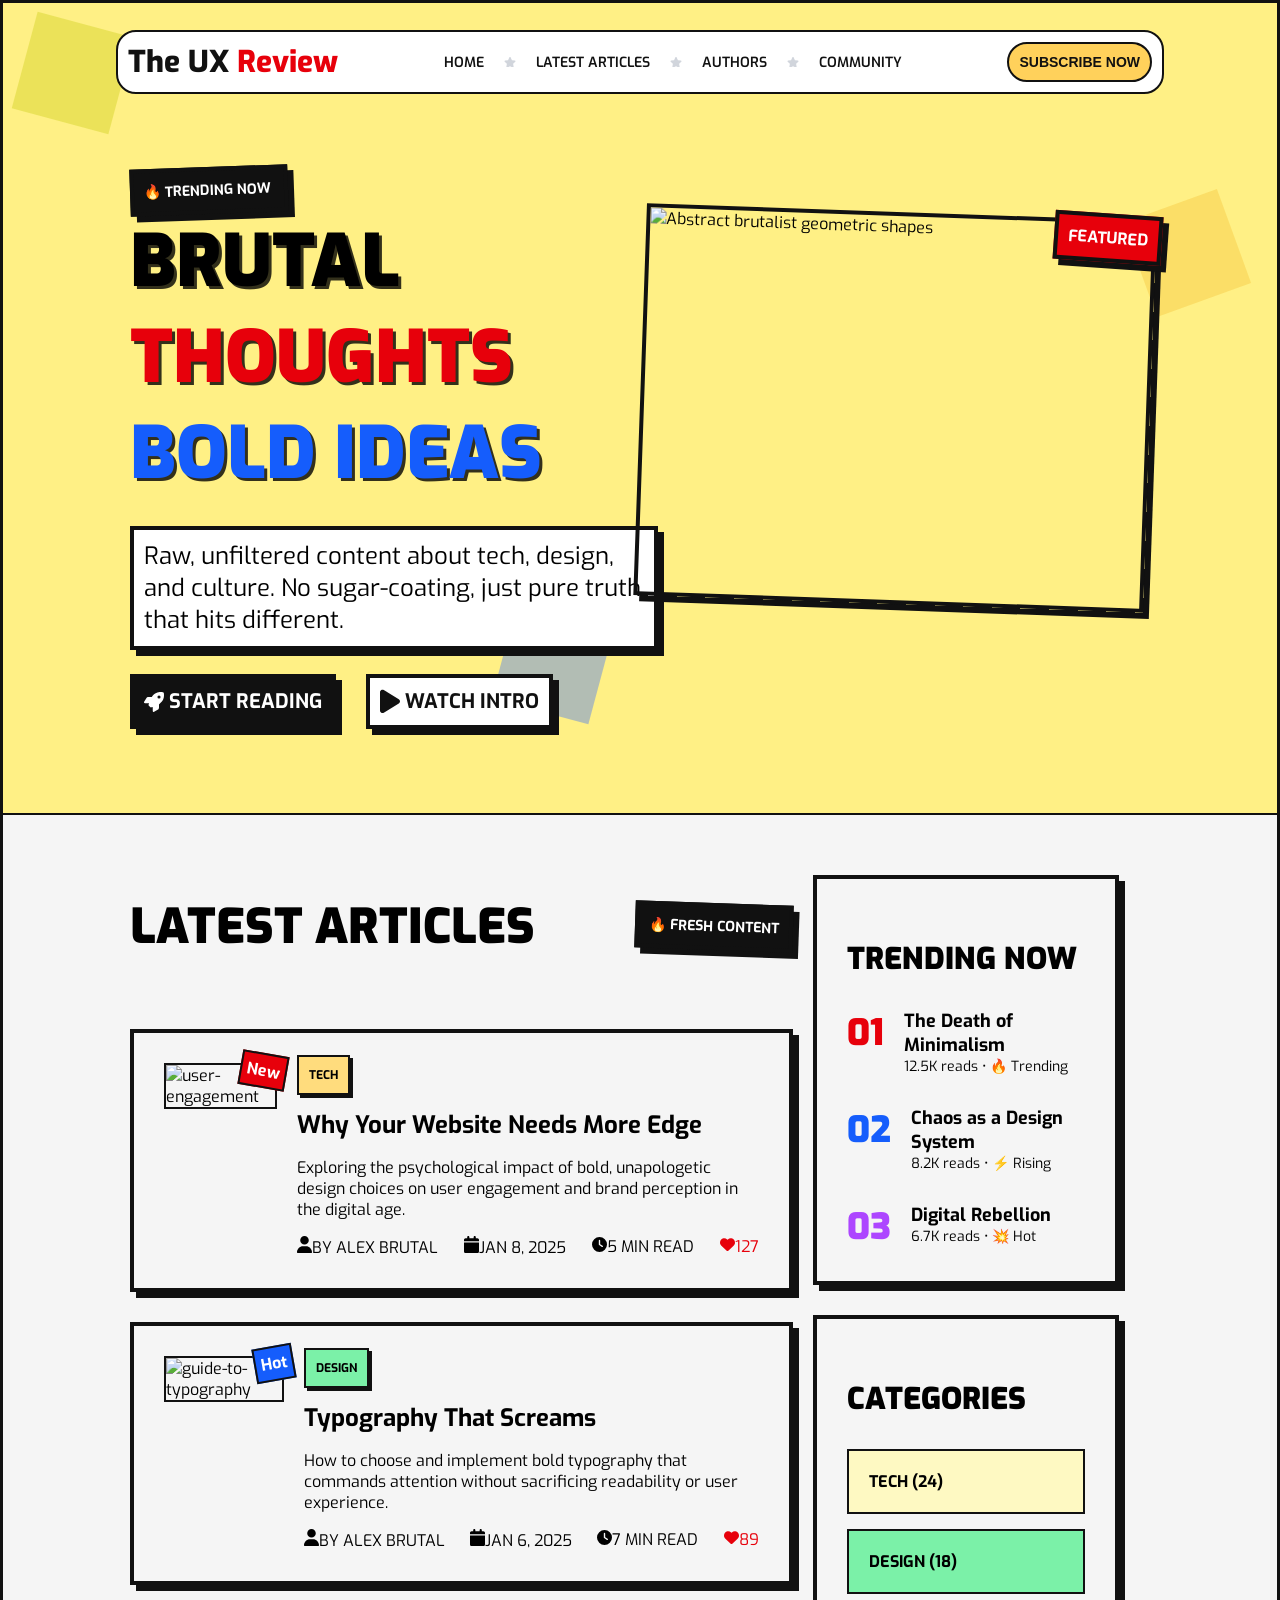
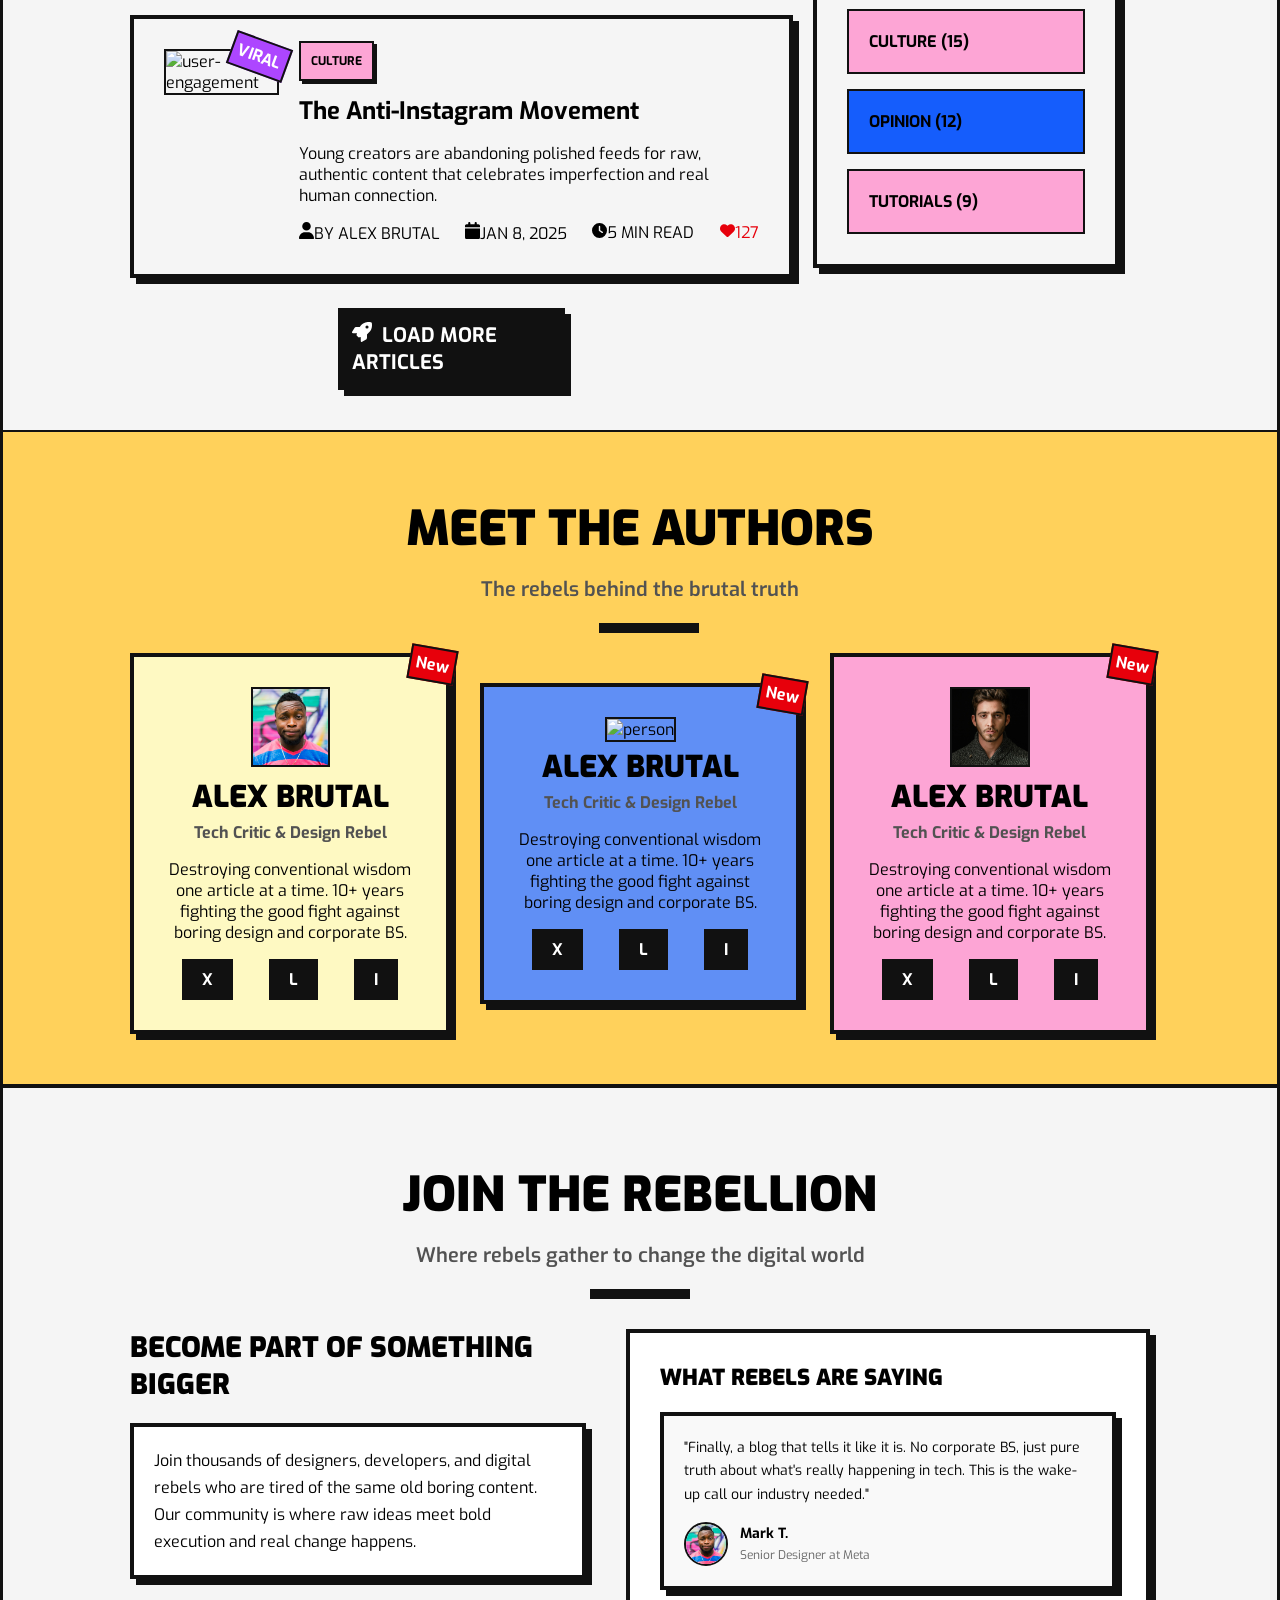
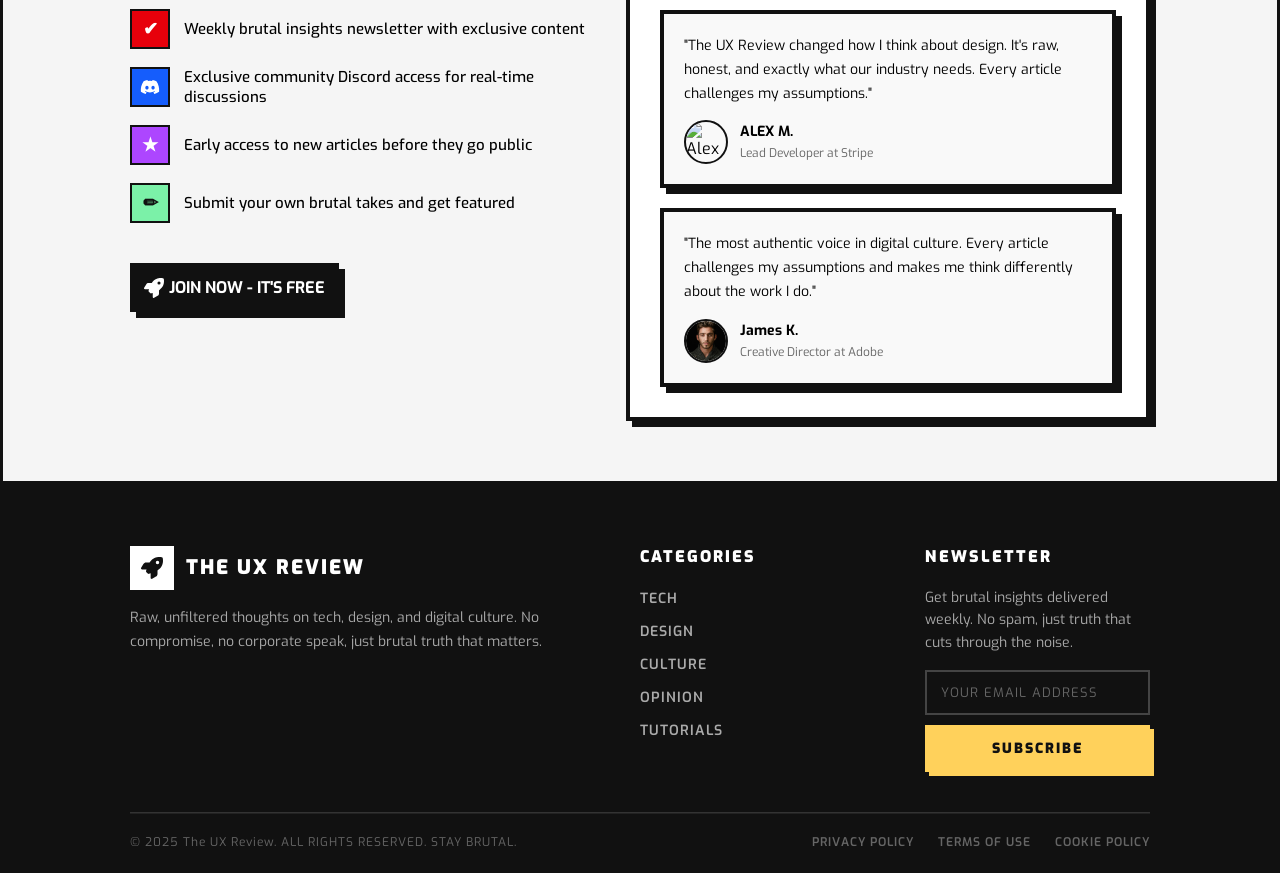
==== index.html @ 1ff12013 "first commit" ====
<!DOCTYPE html>
<html lang="en">

<head>
    <meta charset="UTF-8">
    <meta name="viewport" content="width=device-width, initial-scale=1.0">
        <link rel="icon" type="image/png" href="./images/favicon-Bg91HCOF.png">

    <link rel="preconnect" href="https://fonts.googleapis.com">
    <link rel="preconnect" href="https://fonts.gstatic.com" crossorigin>
    <link href="https://fonts.googleapis.com/css2?family=Exo:ital,wght@0,100..900;1,100..900&display=swap" rel="stylesheet">
    <link rel="stylesheet" href="./css/style.css">
    <link rel="stylesheet" href="./css/media.css">
    <title>The UX Review Blog</title>
</head>

<body>
    <!-- NAV -->
    <nav class="navbar">
        <a class="logo" href="#hero">The UX <span>Review</span></a>
        <div class="nav-links">
            <a href="#hero">HOME</a>
            <svg class="svg-inline--fa fa-star" aria-hidden="true" focusable="false" xmlns="http://www.w3.org/2000/svg" viewBox="0 0 576 512"><path fill="currentColor" d="M316.9 18C311.6 7 300.4 0 288.1 0s-23.4 7-28.8 18L195 150.3 51.4 171.5c-12 1.8-22 10.2-25.7 21.7s-.7 24.2 7.9 32.7L137.8 329 113.2 474.7c-2 12 3 24.2 12.9 31.3s23 8 33.8 2.3l128.3-68.5 128.3 68.5c10.8 5.7 23.9 4.9 33.8-2.3s14.9-19.3 12.9-31.3L438.5 329 542.7 225.9c8.6-8.5 11.7-21.2 7.9-32.7s-13.7-19.9-25.7-21.7L381.2 150.3 316.9 18z"/></svg>
            <a href="#lasted-art">LATEST ARTICLES</a>
            <svg class="svg-inline--fa fa-star" aria-hidden="true" focusable="false" xmlns="http://www.w3.org/2000/svg" viewBox="0 0 576 512"><path fill="currentColor" d="M316.9 18C311.6 7 300.4 0 288.1 0s-23.4 7-28.8 18L195 150.3 51.4 171.5c-12 1.8-22 10.2-25.7 21.7s-.7 24.2 7.9 32.7L137.8 329 113.2 474.7c-2 12 3 24.2 12.9 31.3s23 8 33.8 2.3l128.3-68.5 128.3 68.5c10.8 5.7 23.9 4.9 33.8-2.3s14.9-19.3 12.9-31.3L438.5 329 542.7 225.9c8.6-8.5 11.7-21.2 7.9-32.7s-13.7-19.9-25.7-21.7L381.2 150.3 316.9 18z"/></svg>
            <a href="#authors">AUTHORS</a>
            <svg class="svg-inline--fa fa-star" aria-hidden="true" focusable="false" xmlns="http://www.w3.org/2000/svg" viewBox="0 0 576 512"><path fill="currentColor" d="M316.9 18C311.6 7 300.4 0 288.1 0s-23.4 7-28.8 18L195 150.3 51.4 171.5c-12 1.8-22 10.2-25.7 21.7s-.7 24.2 7.9 32.7L137.8 329 113.2 474.7c-2 12 3 24.2 12.9 31.3s23 8 33.8 2.3l128.3-68.5 128.3 68.5c10.8 5.7 23.9 4.9 33.8-2.3s14.9-19.3 12.9-31.3L438.5 329 542.7 225.9c8.6-8.5 11.7-21.2 7.9-32.7s-13.7-19.9-25.7-21.7L381.2 150.3 316.9 18z"/></svg>
            <a href="#community">COMMUNITY</a>
        </div>
        <button class="subscribe-btn">SUBSCRIBE NOW</button>
        <!-- Hamburger Button -->
        <button class="hamburger" id="hamburger" aria-label="Open menu">
            <span></span>
            <span></span>
            <span></span>
        </button>
    </nav>

    <!-- Mobile Menu Overlay -->
    <div class="mobile-menu-overlay" id="mobileMenuOverlay"></div>

    <!-- Mobile Menu Drawer -->
    <div class="mobile-menu" id="mobileMenu">
        <div class="mobile-menu-header">
            <span>MENU</span>
            <button class="mobile-menu-close" id="mobileMenuClose">&times;</button>
        </div>
        <nav class="mobile-nav-links">
            <a href="#hero" class="mobile-nav-link">HOME</a>
            <a href="#lasted-art" class="mobile-nav-link">LATEST ARTICLES</a>
            <a href="#authors" class="mobile-nav-link">AUTHORS</a>
            <a href="#community" class="mobile-nav-link">COMMUNITY</a>
        </nav>
        <a href="#community" class="mobile-subscribe-btn">
            <svg xmlns="http://www.w3.org/2000/svg" viewBox="0 0 512 512"><path fill="currentColor" d="M156.6 384.9L125.7 354c-8.5-8.5-11.5-20.8-7.7-32.2c3-8.9 7-20.5 11.8-33.8L24 288c-8.6 0-16.6-4.6-20.9-12.1s-4.2-16.7 .2-24.1l52.5-88.5c13-21.9 36.5-35.3 61.9-35.3l82.3 0c2.4-4 4.8-7.7 7.2-11.3C289.1-4.1 411.1-8.1 483.9 5.3c11.6 2.1 20.6 11.2 22.8 22.8c13.4 72.9 9.3 194.8-111.4 276.7c-3.5 2.4-7.3 4.8-11.3 7.2v82.3c0 25.4-13.4 49-35.3 61.9l-88.5 52.5c-7.4 4.4-16.6 4.5-24.1 .2s-12.1-12.2-12.1-20.9V380.8c-14.1 4.9-26.4 8.9-35.7 11.9c-11.2 3.6-23.4 .5-31.8-7.8zM384 168a40 40 0 1 0 0-80 40 40 0 1 0 0 80z"/></svg>
            SUBSCRIBE NOW
        </a>
    </div>

    <!--Hero Section-->
    <div id="hero">
        <div class="hero-deco hero-deco-1"></div>
        <div class="hero-deco hero-deco-2"></div>
        <div class="hero-deco hero-deco-3"></div>
        <div class="container">
            <div class="hero">
                <div class="hero-content">
                    <div class="hero-badge G_shadow">🔥 TRENDING NOW</div>
                    <h1 class="hero-title G_T_shadow">
                        <span class="line1">BRUTAL</span><br>
                        <span class="line2">THOUGHTS</span><br>
                        <span class="line3">BOLD IDEAS</span>
                    </h1>
                    <p class="hero-desc G_shadow">Raw, unfiltered content about tech, design, and culture. No sugar-coating, just pure truth that hits different.</p>
                    <div class="hero-btns">
                        <a href="#lasted-art" class="btn-primary btn-global G_shadow">
                            <svg xmlns="http://www.w3.org/2000/svg" viewBox="0 0 512 512"><path fill="currentColor" d="M156.6 384.9L125.7 354c-8.5-8.5-11.5-20.8-7.7-32.2c3-8.9 7-20.5 11.8-33.8L24 288c-8.6 0-16.6-4.6-20.9-12.1s-4.2-16.7 .2-24.1l52.5-88.5c13-21.9 36.5-35.3 61.9-35.3l82.3 0c2.4-4 4.8-7.7 7.2-11.3C289.1-4.1 411.1-8.1 483.9 5.3c11.6 2.1 20.6 11.2 22.8 22.8c13.4 72.9 9.3 194.8-111.4 276.7c-3.5 2.4-7.3 4.8-11.3 7.2v82.3c0 25.4-13.4 49-35.3 61.9l-88.5 52.5c-7.4 4.4-16.6 4.5-24.1 .2s-12.1-12.2-12.1-20.9V380.8c-14.1 4.9-26.4 8.9-35.7 11.9c-11.2 3.6-23.4 .5-31.8-7.8zM384 168a40 40 0 1 0 0-80 40 40 0 1 0 0 80z"/></svg>
                            START READING
                        </a>
                        <a href="#" class="btn-secondary btn-global G_shadow">
                            <svg xmlns="http://www.w3.org/2000/svg" viewBox="0 0 384 512"><path fill="currentColor" d="M73 39c-14.8-9.1-33.4-9.4-48.5-.9S0 62.6 0 80V432c0 17.4 9.4 33.4 24.5 41.9s33.7 8.1 48.5-.9L361 297c14.3-8.7 23-24.2 23-41s-8.7-32.2-23-41L73 39z"/></svg>
                            WATCH INTRO
                        </a>
                    </div>
                </div>
                <div class="hero-image G_shadow">
                    <img src="./images/e7c75b833c-f09fa794a4e1fbd04b1e.png" alt="Abstract brutalist geometric shapes">
                    <div class="featured-tag G_shadow">FEATURED</div>
                </div>
            </div>
        </div>
    </div>

    <!--LATEST ARTICLES-->
    <div id="lasted-art">
        <div class="container">
            <div class="lasted">
                <div class="results">
                    <div class="title-results">
                        <h2>LATEST ARTICLES</h2>
                        <div class="hero-badge hero-badge-r G_shadow">🔥 FRESH CONTENT</div>
                    </div>
                    <div class="allresults">
                        <div class="result G_shadow result-one">
                            <div class="image">
                                <img src="./images/user-engagement-2-DFdiyblT.jpg" alt="user-engagement">
                                <div class="featured-tag-r">New</div>
                            </div>
                            <div class="content">
                                <div class="result-badge G_shadow_s">TECH</div>
                                <h4>Why Your Website Needs More Edge</h4>
                                <p>Exploring the psychological impact of bold, unapologetic design choices on user engagement and brand perception in the digital age.</p>
                                <div class="icons">
                                    <div class="icon"><svg xmlns="http://www.w3.org/2000/svg" viewBox="0 0 448 512"><path fill="currentColor" d="M224 256A128 128 0 1 0 224 0a128 128 0 1 0 0 256zm-45.7 48C79.8 304 0 383.8 0 482.3C0 498.7 13.3 512 29.7 512H418.3c16.4 0 29.7-13.3 29.7-29.7C448 383.8 368.2 304 269.7 304H178.3z"/></svg><span>BY ALEX BRUTAL</span></div>
                                    <div class="icon"><svg xmlns="http://www.w3.org/2000/svg" viewBox="0 0 448 512"><path fill="currentColor" d="M96 32V64H48C21.5 64 0 85.5 0 112v48H448V112c0-26.5-21.5-48-48-48H352V32c0-17.7-14.3-32-32-32s-32 14.3-32 32V64H160V32c0-17.7-14.3-32-32-32S96 14.3 96 32zM448 192H0V464c0 26.5 21.5 48 48 48H400c26.5 0 48-21.5 48-48V192z"/></svg><span>JAN 8, 2025</span></div>
                                    <div class="icon"><svg xmlns="http://www.w3.org/2000/svg" viewBox="0 0 512 512"><path fill="currentColor" d="M256 0a256 256 0 1 1 0 512A256 256 0 1 1 256 0zM232 120V256c0 8 4 15.5 10.7 20l96 64c11 7.4 25.9 4.4 33.3-6.7s4.4-25.9-6.7-33.3L280 243.2V120c0-13.3-10.7-24-24-24s-24 10.7-24 24z"/></svg><span>5 MIN READ</span></div>
                                    <div class="icon icon-s"><svg xmlns="http://www.w3.org/2000/svg" viewBox="0 0 512 512"><path fill="currentColor" d="M47.6 300.4L228.3 469.1c7.5 7 17.4 10.9 27.7 10.9s20.2-3.9 27.7-10.9L464.4 300.4c30.4-28.3 47.6-68 47.6-109.5v-5.8c0-69.9-50.5-129.5-119.4-141C347 36.5 300.6 51.4 268 84L256 96 244 84c-32.6-32.6-79-47.5-124.6-39.9C50.5 55.6 0 115.2 0 185.1v5.8c0 41.5 17.2 81.2 47.6 109.5z"/></svg><span>127</span></div>
                                </div>
                            </div>
                        </div>
                        <div class="result G_shadow result-tow">
                            <div class="image">
                                <img src="./images/guide-to-typography-CNuK3VDW.avif" alt="guide-to-typography">
                                <div class="featured-tag-b">Hot</div>
                            </div>
                            <div class="content">
                                <div class="result-badge G_shadow_s result-badge-g">DESIGN</div>
                                <h4>Typography That Screams</h4>
                                <p>How to choose and implement bold typography that commands attention without sacrificing readability or user experience.</p>
                                <div class="icons">
                                    <div class="icon"><svg xmlns="http://www.w3.org/2000/svg" viewBox="0 0 448 512"><path fill="currentColor" d="M224 256A128 128 0 1 0 224 0a128 128 0 1 0 0 256zm-45.7 48C79.8 304 0 383.8 0 482.3C0 498.7 13.3 512 29.7 512H418.3c16.4 0 29.7-13.3 29.7-29.7C448 383.8 368.2 304 269.7 304H178.3z"/></svg><span>BY ALEX BRUTAL</span></div>
                                    <div class="icon"><svg xmlns="http://www.w3.org/2000/svg" viewBox="0 0 448 512"><path fill="currentColor" d="M96 32V64H48C21.5 64 0 85.5 0 112v48H448V112c0-26.5-21.5-48-48-48H352V32c0-17.7-14.3-32-32-32s-32 14.3-32 32V64H160V32c0-17.7-14.3-32-32-32S96 14.3 96 32zM448 192H0V464c0 26.5 21.5 48 48 48H400c26.5 0 48-21.5 48-48V192z"/></svg><span>JAN 6, 2025</span></div>
                                    <div class="icon"><svg xmlns="http://www.w3.org/2000/svg" viewBox="0 0 512 512"><path fill="currentColor" d="M256 0a256 256 0 1 1 0 512A256 256 0 1 1 256 0zM232 120V256c0 8 4 15.5 10.7 20l96 64c11 7.4 25.9 4.4 33.3-6.7s4.4-25.9-6.7-33.3L280 243.2V120c0-13.3-10.7-24-24-24s-24 10.7-24 24z"/></svg><span>7 MIN READ</span></div>
                                    <div class="icon icon-s"><svg xmlns="http://www.w3.org/2000/svg" viewBox="0 0 512 512"><path fill="currentColor" d="M47.6 300.4L228.3 469.1c7.5 7 17.4 10.9 27.7 10.9s20.2-3.9 27.7-10.9L464.4 300.4c30.4-28.3 47.6-68 47.6-109.5v-5.8c0-69.9-50.5-129.5-119.4-141C347 36.5 300.6 51.4 268 84L256 96 244 84c-32.6-32.6-79-47.5-124.6-39.9C50.5 55.6 0 115.2 0 185.1v5.8c0 41.5 17.2 81.2 47.6 109.5z"/></svg><span>89</span></div>
                                </div>
                            </div>
                        </div>
                        <div class="result G_shadow result-three">
                            <div class="image">
                                <img src="./images/anti-instagram-Bn9b8TEi.jpg" alt="user-engagement">
                                <div class="featured-tag-P">VIRAL</div>
                            </div>
                            <div class="content">
                                <div class="result-badge G_shadow_s result-badge-p">CULTURE</div>
                                <h4>The Anti-Instagram Movement</h4>
                                <p>Young creators are abandoning polished feeds for raw, authentic content that celebrates imperfection and real human connection.</p>
                                <div class="icons">
                                    <div class="icon"><svg xmlns="http://www.w3.org/2000/svg" viewBox="0 0 448 512"><path fill="currentColor" d="M224 256A128 128 0 1 0 224 0a128 128 0 1 0 0 256zm-45.7 48C79.8 304 0 383.8 0 482.3C0 498.7 13.3 512 29.7 512H418.3c16.4 0 29.7-13.3 29.7-29.7C448 383.8 368.2 304 269.7 304H178.3z"/></svg><span>BY ALEX BRUTAL</span></div>
                                    <div class="icon"><svg xmlns="http://www.w3.org/2000/svg" viewBox="0 0 448 512"><path fill="currentColor" d="M96 32V64H48C21.5 64 0 85.5 0 112v48H448V112c0-26.5-21.5-48-48-48H352V32c0-17.7-14.3-32-32-32s-32 14.3-32 32V64H160V32c0-17.7-14.3-32-32-32S96 14.3 96 32zM448 192H0V464c0 26.5 21.5 48 48 48H400c26.5 0 48-21.5 48-48V192z"/></svg><span>JAN 8, 2025</span></div>
                                    <div class="icon"><svg xmlns="http://www.w3.org/2000/svg" viewBox="0 0 512 512"><path fill="currentColor" d="M256 0a256 256 0 1 1 0 512A256 256 0 1 1 256 0zM232 120V256c0 8 4 15.5 10.7 20l96 64c11 7.4 25.9 4.4 33.3-6.7s4.4-25.9-6.7-33.3L280 243.2V120c0-13.3-10.7-24-24-24s-24 10.7-24 24z"/></svg><span>5 MIN READ</span></div>
                                    <div class="icon icon-s"><svg xmlns="http://www.w3.org/2000/svg" viewBox="0 0 512 512"><path fill="currentColor" d="M47.6 300.4L228.3 469.1c7.5 7 17.4 10.9 27.7 10.9s20.2-3.9 27.7-10.9L464.4 300.4c30.4-28.3 47.6-68 47.6-109.5v-5.8c0-69.9-50.5-129.5-119.4-141C347 36.5 300.6 51.4 268 84L256 96 244 84c-32.6-32.6-79-47.5-124.6-39.9C50.5 55.6 0 115.2 0 185.1v5.8c0 41.5 17.2 81.2 47.6 109.5z"/></svg><span>127</span></div>
                                </div>
                            </div>
                        </div>
                        <a href="#lasted-art" class="btn-primary btn-global G_shadow">
                            <svg xmlns="http://www.w3.org/2000/svg" viewBox="0 0 512 512"><path fill="currentColor" d="M156.6 384.9L125.7 354c-8.5-8.5-11.5-20.8-7.7-32.2c3-8.9 7-20.5 11.8-33.8L24 288c-8.6 0-16.6-4.6-20.9-12.1s-4.2-16.7 .2-24.1l52.5-88.5c13-21.9 36.5-35.3 61.9-35.3l82.3 0c2.4-4 4.8-7.7 7.2-11.3C289.1-4.1 411.1-8.1 483.9 5.3c11.6 2.1 20.6 11.2 22.8 22.8c13.4 72.9 9.3 194.8-111.4 276.7c-3.5 2.4-7.3 4.8-11.3 7.2v82.3c0 25.4-13.4 49-35.3 61.9l-88.5 52.5c-7.4 4.4-16.6 4.5-24.1 .2s-12.1-12.2-12.1-20.9V380.8c-14.1 4.9-26.4 8.9-35.7 11.9c-11.2 3.6-23.4 .5-31.8-7.8zM384 168a40 40 0 1 0 0-80 40 40 0 1 0 0 80z"/></svg>
                            LOAD MORE ARTICLES
                        </a>
                    </div>
                </div>

                <div class="numbers">
                    <div class="trend G_shadow">
                        <h3>TRENDING NOW</h3>
                        <div class="icons-s">
                            <div class="icon">
                                <span class="one">01</span>
                                <div class="trendnum">
                                    <a>The Death of Minimalism</a>
                                    <p>12.5K reads • 🔥 Trending</p>
                                </div>
                            </div>
                            <div class="icon">
                                <span class="tow">02</span>
                                <div class="trendnum">
                                    <a>Chaos as a Design System</a>
                                    <p>8.2K reads • ⚡ Rising</p>
                                </div>
                            </div>
                            <div class="icon">
                                <span class="three">03</span>
                                <div class="trendnum">
                                    <a>Digital Rebellion</a>
                                    <p>6.7K reads • 💥 Hot</p>
                                </div>
                            </div>
                        </div>
                    </div>
                    <div class="categres trend G_shadow">
                        <h3>CATEGORIES</h3>
                        <div class="category category1">TECH (24)</div>
                        <div class="category category2">DESIGN (18)</div>
                        <div class="category category3">CULTURE (15)</div>
                        <div class="category category4">OPINION (12)</div>
                        <div class="category category3">TUTORIALS (9)</div>
                    </div>
                </div>
            </div>
        </div>
    </div>

    <!--MEET THE AUTHORS-->
    <div id="authors">
        <div class="container">
            <div class="title-auth">
                <h2>MEET THE AUTHORS</h2>
                <p>The rebels behind the brutal truth</p>
            </div>
            <div class="cards">
                <div class="card G_shadow card1">
                    <img src="./images/avatar-2.jpg" alt="person">
                    <h3>ALEX BRUTAL</h3>
                    <span>Tech Critic & Design Rebel</span>
                    <p>Destroying conventional wisdom one article at a time. 10+ years fighting the good fight against boring design and corporate BS.</p>
                    <div class="iconssocial">
                        <div class="iconsocial iconsocial1">X</div>
                        <div class="iconsocial iconsocial2">L</div>
                        <div class="iconsocial iconsocial3">I</div>
                    </div>
                    <div class="featured-tag-r">New</div>
                </div>
                <div class="card G_shadow card2">
                    <img src="./images/avatar-8.jpg" alt="person">
                    <h3>ALEX BRUTAL</h3>
                    <span>Tech Critic & Design Rebel</span>
                    <p>Destroying conventional wisdom one article at a time. 10+ years fighting the good fight against boring design and corporate BS.</p>
                    <div class="iconssocial">
                        <div class="iconsocial iconsocial1">X</div>
                        <div class="iconsocial iconsocial2">L</div>
                        <div class="iconsocial iconsocial3">I</div>
                    </div>
                    <div class="featured-tag-r">New</div>
                </div>
                <div class="card G_shadow card3">
                    <img src="./images/avatar-2-CwUcGkzI.jpg" alt="person">
                    <h3>ALEX BRUTAL</h3>
                    <span>Tech Critic & Design Rebel</span>
                    <p>Destroying conventional wisdom one article at a time. 10+ years fighting the good fight against boring design and corporate BS.</p>
                    <div class="iconssocial">
                        <div class="iconsocial iconsocial1">X</div>
                        <div class="iconsocial iconsocial2">L</div>
                        <div class="iconsocial iconsocial3">I</div>
                    </div>
                    <div class="featured-tag-r">New</div>
                </div>
            </div>
        </div>
    </div>

    <!--JOIN THE REBELLION-->
    <div id="community">
        <div class="container">
            <div class="title-auth">
                <h2>JOIN THE REBELLION</h2>
                <p>Where rebels gather to change the digital world</p>
            </div>
            <div class="community-inner">
                <!-- Left: Become Part -->
                <div class="community-left">
                    <h3>BECOME PART OF SOMETHING BIGGER</h3>
                    <div class="community-desc G_shadow">
                        <p>Join thousands of designers, developers, and digital rebels who are tired of the same old boring content. Our community is where raw ideas meet bold execution and real change happens.</p>
                    </div>
                    <ul class="community-perks">
                        <li>
                            <span class="perk-icon perk-check">✔</span>
                            Weekly brutal insights newsletter with exclusive content
                        </li>
                        <li>
                            <span class="perk-icon perk-discord">
                                <svg xmlns="http://www.w3.org/2000/svg" viewBox="0 0 640 512"><path fill="currentColor" d="M524.5 69.8a1.5 1.5 0 0 0 -.8-.7A485.1 485.1 0 0 0 404.1 32a1.8 1.8 0 0 0 -1.9 .9 337.5 337.5 0 0 0 -14.9 30.6 447.8 447.8 0 0 0 -134.4 0 309.5 309.5 0 0 0 -15.1-30.6 1.9 1.9 0 0 0 -1.9-.9A483.7 483.7 0 0 0 116.1 69.1a1.7 1.7 0 0 0 -.8 .7C39.1 183.7 18.2 294.7 28.4 404.4a2 2 0 0 0 .8 1.4A487.7 487.7 0 0 0 176 479.9a1.9 1.9 0 0 0 2.1-.7A348.2 348.2 0 0 0 208.1 430.4a1.9 1.9 0 0 0 -1-2.6 321.2 321.2 0 0 1 -45.9-21.9 1.9 1.9 0 0 1 -.2-3.1c3.1-2.3 6.2-4.7 9.1-7.1a1.8 1.8 0 0 1 1.9-.3c96.2 43.9 200.4 43.9 295.5 0a1.8 1.8 0 0 1 1.9 .2c2.9 2.4 6 4.9 9.1 7.2a1.9 1.9 0 0 1 -.2 3.1 301.4 301.4 0 0 1 -45.9 21.8 1.9 1.9 0 0 0 -1 2.6 391.1 391.1 0 0 0 30 48.8 1.9 1.9 0 0 0 2.1 .7A486 486 0 0 0 610.7 405.7a1.9 1.9 0 0 0 .8-1.4C623.7 277.6 590.9 167.5 524.5 69.8zM222.5 337.6c-29 0-52.8-26.6-52.8-59.2S193.1 219.1 222.5 219.1c29.7 0 53.3 26.8 52.8 59.2C275.3 311 251.9 337.6 222.5 337.6zm195.4 0c-29 0-52.8-26.6-52.8-59.2S388.4 219.1 417.9 219.1c29.7 0 53.3 26.8 52.8 59.2C470.7 311 447.5 337.6 417.9 337.6z"/></svg>
                            </span>
                            Exclusive community Discord access for real-time discussions
                        </li>
                        <li>
                            <span class="perk-icon perk-star">★</span>
                            Early access to new articles before they go public
                        </li>
                        <li>
                            <span class="perk-icon perk-pencil">✏</span>
                            Submit your own brutal takes and get featured
                        </li>
                    </ul>
                    <a href="#" class="btn-primary btn-global G_shadow community-cta">
                        <svg xmlns="http://www.w3.org/2000/svg" viewBox="0 0 512 512"><path fill="currentColor" d="M156.6 384.9L125.7 354c-8.5-8.5-11.5-20.8-7.7-32.2c3-8.9 7-20.5 11.8-33.8L24 288c-8.6 0-16.6-4.6-20.9-12.1s-4.2-16.7 .2-24.1l52.5-88.5c13-21.9 36.5-35.3 61.9-35.3l82.3 0c2.4-4 4.8-7.7 7.2-11.3C289.1-4.1 411.1-8.1 483.9 5.3c11.6 2.1 20.6 11.2 22.8 22.8c13.4 72.9 9.3 194.8-111.4 276.7c-3.5 2.4-7.3 4.8-11.3 7.2v82.3c0 25.4-13.4 49-35.3 61.9l-88.5 52.5c-7.4 4.4-16.6 4.5-24.1 .2s-12.1-12.2-12.1-20.9V380.8c-14.1 4.9-26.4 8.9-35.7 11.9c-11.2 3.6-23.4 .5-31.8-7.8zM384 168a40 40 0 1 0 0-80 40 40 0 1 0 0 80z"/></svg>
                        JOIN NOW - IT'S FREE
                    </a>
                </div>
                <!-- Right: Testimonials -->
                <div class="community-right G_shadow">
                    <h3>WHAT REBELS ARE SAYING</h3>
                    <div class="testimonial G_shadow">
                        <p>"Finally, a blog that tells it like it is. No corporate BS, just pure truth about what's really happening in tech. This is the wake-up call our industry needed."</p>
                        <div class="testimonial-author">
                            <img src="./images/avatar-2.jpg" alt="Mark T.">
                            <div>
                                <strong>Mark T.</strong>
                                <span>Senior Designer at Meta</span>
                            </div>
                        </div>
                    </div>
                    <div class="testimonial G_shadow">
                        <p>"The UX Review changed how I think about design. It's raw, honest, and exactly what our industry needs. Every article challenges my assumptions."</p>
                        <div class="testimonial-author">
                            <img src="./images/avatar-8.jpg" alt="Alex M.">
                            <div>
                                <strong>ALEX M.</strong>
                                <span>Lead Developer at Stripe</span>
                            </div>
                        </div>
                    </div>
                    <div class="testimonial G_shadow">
                        <p>"The most authentic voice in digital culture. Every article challenges my assumptions and makes me think differently about the work I do."</p>
                        <div class="testimonial-author">
                            <img src="./images/avatar-2-CwUcGkzI.jpg" alt="James K.">
                            <div>
                                <strong>James K.</strong>
                                <span>Creative Director at Adobe</span>
                            </div>
                        </div>
                    </div>
                </div>
            </div>
        </div>
    </div>

    <!-- FOOTER -->
    <footer class="footer">
        <div class="container">
            <div class="footer-inner">
                <div class="footer-brand">
                    <div class="footer-logo">
                        <span class="footer-logo-icon">
                            <svg xmlns="http://www.w3.org/2000/svg" viewBox="0 0 512 512"><path fill="currentColor" d="M156.6 384.9L125.7 354c-8.5-8.5-11.5-20.8-7.7-32.2c3-8.9 7-20.5 11.8-33.8L24 288c-8.6 0-16.6-4.6-20.9-12.1s-4.2-16.7 .2-24.1l52.5-88.5c13-21.9 36.5-35.3 61.9-35.3l82.3 0c2.4-4 4.8-7.7 7.2-11.3C289.1-4.1 411.1-8.1 483.9 5.3c11.6 2.1 20.6 11.2 22.8 22.8c13.4 72.9 9.3 194.8-111.4 276.7c-3.5 2.4-7.3 4.8-11.3 7.2v82.3c0 25.4-13.4 49-35.3 61.9l-88.5 52.5c-7.4 4.4-16.6 4.5-24.1 .2s-12.1-12.2-12.1-20.9V380.8c-14.1 4.9-26.4 8.9-35.7 11.9c-11.2 3.6-23.4 .5-31.8-7.8zM384 168a40 40 0 1 0 0-80 40 40 0 1 0 0 80z"/></svg>
                        </span>
                        <span class="footer-logo-text">THE UX REVIEW</span>
                    </div>
                    <p>Raw, unfiltered thoughts on tech, design, and digital culture. No compromise, no corporate speak, just brutal truth that matters.</p>
                </div>
                <div class="footer-col">
                    <h4>CATEGORIES</h4>
                    <ul>
                        <li><a href="#">TECH</a></li>
                        <li><a href="#">DESIGN</a></li>
                        <li><a href="#">CULTURE</a></li>
                        <li><a href="#">OPINION</a></li>
                        <li><a href="#">TUTORIALS</a></li>
                    </ul>
                </div>
                <div class="footer-col footer-newsletter">
                    <h4>NEWSLETTER</h4>
                    <p>Get brutal insights delivered weekly. No spam, just truth that cuts through the noise.</p>
                    <div class="newsletter-form">
                        <input type="email" placeholder="YOUR EMAIL ADDRESS">
                        <button>SUBSCRIBE</button>
                    </div>
                </div>
            </div>
            <div class="footer-bottom">
                <span>© 2025 The UX Review. ALL RIGHTS RESERVED. STAY BRUTAL.</span>
                <div class="footer-links">
                    <a href="#">PRIVACY POLICY</a>
                    <a href="#">TERMS OF USE</a>
                    <a href="#">COOKIE POLICY</a>
                </div>
            </div>
        </div>
    </footer>


</body>
</html>
---- css/style.css ----
/*General properties*/
html {
  scroll-behavior: smooth;
}
body {
  font-family: "Exo", sans-serif;
  background-color: #fcfdfe;
  scroll-behavior: smooth;
  margin: 0;
  padding: 0;
  box-sizing: border-box;
  border: 3px solid var(--color-black);
}
:root {
  --color-orange: #ff6900;
  --color-white: #ffffff;
  --color-black: #111111;
  --color-yellow-light: #fff085;
  --color-yellow: #ffdc7d;
  --color-red: #e7000b;
  --color-blue: #155dfc;
  --color-yellow-dark: #ffd15b;
  --color-green: #7bf1a8;
  --color-pink: #fda5d5;
  --color-purple: #ad46ff;
  --color-cream: #fef9c2;
  --color-mint: #dbfce7;
  --spacing: 0.25rem;
  --color-back: #f5f5f5;
}
::selection {
  background-color: var(--color-yellow-dark);
  color: var(--color-black);
}
.G_shadow {
  box-shadow: 6px 6px var(--color-black);
  border: 4px solid var(--color-black);
}
.G_shadow_s {
  box-shadow: 3px 3px var(--color-black);
  border: 2px solid var(--color-black);
}
.G_T_shadow {
  text-shadow: 3px 3px #000c;
}
.container {
  width: 80%;
  margin: auto;
}
/*******************************************************************/
/*************************Nav Bar***********************************/
/*******************************************************************/
.navbar {
  display: flex;
  justify-content: space-between;
  align-items: center;
  background-color: var(--color-white);
  border: 2px solid var(--color-black);
  border-radius: 20px;
  padding: 10px;
  position: fixed;
  top: 30px;
  left: 50%;
  transform: translateX(-50%);
  width: 80%;
  z-index: 100;
}
.navbar a {
  text-decoration: none;
}
.logo {
  color: var(--color-black);
  font-size: 30px;
  font-weight: 800;
}
.logo span {
  color: var(--color-red);
}
.nav-links {
  display: flex;
  gap: 20px;
  align-items: center;
}
.nav-links a {
  font-size: 14px;
  font-weight: 600;
  color: var(--color-black);
  transition: all 1s;
}
.nav-links a:hover {
  color: var(--color-red);
}
.nav-links svg {
  width: 12px;
  color: #d1d5dc;
}
.subscribe-btn {
  font-size: 14px;
  font-weight: 700;
  color: var(--color-black);
  border: 2px solid var(--color-black);
  border-radius: 20px;
  padding: 10px;
  background-color: var(--color-yellow-dark);
  transition: all 0.2s;
  cursor: pointer;
}
.subscribe-btn:hover {
  transform: translate(3px, 3px);
}
/* Hamburger - hidden on desktop */
.hamburger {
  display: none;
  flex-direction: column;
  gap: 5px;
  background: none;
  border: none;
  cursor: pointer;
  padding: 6px;
}
.hamburger span {
  display: block;
  width: 26px;
  height: 3px;
  background: var(--color-black);
  border-radius: 2px;
  transition: all 0.3s;
}
/* Mobile Menu Overlay */
.mobile-menu-overlay {
  display: none;
  position: fixed;
  inset: 0;
  background: rgba(0,0,0,0.4);
  z-index: 200;
  opacity: 0;
  transition: opacity 0.3s;
}
.mobile-menu-overlay.open {
  display: block;
  opacity: 1;
}
/* Mobile Menu Drawer */
.mobile-menu {
  position: fixed;
  top: 0;
  right: -100%;
  width: 65%;
  max-width: 320px;
  height: 100vh;
  background: var(--color-white);
  z-index: 300;
  border-left: 3px solid var(--color-black);
  display: flex;
  flex-direction: column;
  padding: 0;
  transition: right 0.3s cubic-bezier(.4,0,.2,1);
}
.mobile-menu.open {
  right: 0;
}
.mobile-menu-header {
  display: flex;
  justify-content: space-between;
  align-items: center;
  padding: 20px 24px;
  border-bottom: 2px solid var(--color-black);
  font-size: 20px;
  font-weight: 900;
  letter-spacing: 2px;
}
.mobile-menu-close {
  background: none;
  border: 2px solid var(--color-black);
  font-size: 22px;
  cursor: pointer;
  width: 36px;
  height: 36px;
  display: flex;
  align-items: center;
  justify-content: center;
  font-weight: 700;
  color: var(--color-black);
  transition: background 0.2s;
}
.mobile-menu-close:hover {
  background: var(--color-yellow-dark);
}
.mobile-nav-links {
  display: flex;
  flex-direction: column;
  padding: 24px;
  gap: 8px;
  flex: 1;
}
.mobile-nav-link {
  font-size: 18px;
  font-weight: 700;
  color: var(--color-black);
  text-decoration: none;
  padding: 12px 0;
  border-bottom: 1.5px solid #e5e5e5;
  letter-spacing: 1px;
  transition: color 0.2s;
}
.mobile-nav-link:hover {
  color: var(--color-red);
}
.mobile-subscribe-btn {
  display: flex;
  align-items: center;
  gap: 8px;
  justify-content: center;
  margin: 24px;
  padding: 14px 20px;
  background-color: var(--color-yellow-dark);
  color: var(--color-black);
  font-weight: 700;
  font-size: 15px;
  text-decoration: none;
  border: 2px solid var(--color-black);
  box-shadow: 4px 4px var(--color-black);
  transition: all 0.2s;
  letter-spacing: 1px;
}
.mobile-subscribe-btn svg {
  width: 18px;
}
.mobile-subscribe-btn:hover {
  transform: translate(3px, 3px);
  box-shadow: none;
}
/*******************************************************************/
/*************************Hero Section*****************************/
/*******************************************************************/
#hero {
  height: 90vh;
  background-color: var(--color-yellow-light);
  border-bottom: 2px solid var(--color-black);
  position: relative;
  display: flex;
  align-items: center;
}
.hero-deco {
  position: absolute;
  width: 100px;
  height: 100px;
  transform: rotate(15deg);
}
.hero-deco-1 {
  top: 20px;
  left: 20px;
  background-color: #d8d52f80;
}
.hero-deco-2 {
  bottom: 100px;
  left: 500px;
  background-color: #376cff62;
}
.hero-deco-3 {
  top: 200px;
  right: 40px;
  transform: rotate(-20deg);
  background-color: #f8d14f8e;
}
.hero {
  display: flex;
  align-items: center;
  justify-content: space-between;
  padding-block: 0;
}
.hero-content {
  padding-top: 80px;
  width: 50%;
  position: relative;
}
.hero-badge {
  padding: 10px;
  background-color: var(--color-black);
  color: var(--color-white);
  transform: rotate(-2deg);
  font-weight: 700;
  font-size: 14px;
  width: 130px;
}
.hero-title {
  font-size: 72px;
  font-weight: 900;
  margin: 0;
}
.line2 {
  color: var(--color-red);
}
.line3 {
  color: var(--color-blue);
}
.hero-desc {
  background-color: var(--color-white);
  padding: 10px;
  font-size: 24px;
  width: 500px;
}
.btn-global {
  font-size: 20px;
  font-weight: 700;
  padding: 10px;
  text-decoration: none;
  transition: all 0.2s ease;
  display: inline-flex;
  align-items: center;
}
.btn-global svg {
  width: 20px;
  margin-right: 5px;
}
.btn-primary {
  color: var(--color-white);
  background-color: var(--color-black);
  margin-right: 20px;
}
.btn-secondary {
  background-color: var(--color-white);
  color: var(--color-black);
}
.btn-global:hover {
  box-shadow: none;
  transform: translate(6px, 6px);
}
.hero-btns {
  display: flex;
  align-items: center;
  flex-wrap: wrap;
  gap: 10px;
  margin-top: 20px;
}
.hero-image {
  width: 50%;
  position: relative;
  transform: rotate(2deg);
  display: flex;
  justify-content: center;
  align-items: center;
  height: calc(0.25rem * 96);
}
.hero-image img {
  width: 100%;
  object-fit: cover;
  height: 100%;
}
.featured-tag {
  position: absolute;
  top: -10px;
  right: -10px;
  background-color: var(--color-red);
  color: var(--color-white);
  padding: 10px;
  font-weight: 700;
  font-size: 16px;
  transform: rotate(2deg);
}
/*******************************************************************/
/*************************LATEST ARTICLES***************************/
/*******************************************************************/
#lasted-art {
  background-color: var(--color-back);
  padding-top: 40px;
  padding-bottom: 40px;
}
.lasted {
  display: flex;
  position: relative;
}
.results {
  width: 65%;
  display: flex;
  flex-direction: column;
  gap: 30px;
}
.allresults {
  display: flex;
  align-items: center;
  flex-direction: column;
  gap: 30px;
}
.results a {
  display: inline;
  width: 30%;
}
.title-results {
  display: flex;
  align-items: center;
  justify-content: space-between;
}
.title-results h2 {
  font-size: 48px;
  font-weight: 900;
}
.hero-badge-r {
  transform: rotate(2deg);
}
.result {
  display: flex;
  padding: 30px;
  gap: 20px;
}
.result .image {
  width: 40%;
  position: relative;
}
.result .image img {
  border: 2px solid var(--color-black);
  width: 100%;
}
.featured-tag-r {
  position: absolute;
  top: -10px;
  right: -10px;
  background-color: var(--color-red);
  color: var(--color-white);
  padding: 5px;
  font-weight: 700;
  font-size: 16px;
  transform: rotate(10deg);
  border: 2px solid var(--color-black);
}
.featured-tag-b {
  position: absolute;
  top: -10px;
  right: -10px;
  background-color: var(--color-blue);
  color: var(--color-white);
  padding: 5px;
  font-weight: 700;
  font-size: 16px;
  transform: rotate(-10deg);
  border: 2px solid var(--color-black);
}
.featured-tag-P {
  position: absolute;
  top: -10px;
  right: -10px;
  background-color: var(--color-purple);
  color: var(--color-white);
  padding: 5px;
  font-weight: 700;
  font-size: 16px;
  transform: rotate(20deg);
  border: 2px solid var(--color-black);
}
.result-badge {
  background-color: var(--color-yellow);
  font-size: 12px;
  font-weight: 700;
  display: inline;
  padding: 10px;
}
.result-badge-g {
  background-color: var(--color-green);
}
.result-badge-p {
  background-color: var(--color-pink);
}
.content h4 {
  font-size: 24px;
  font-weight: 700;
  margin: 25px 0 0 0;
  transition: all 0.5s;
}
.result-one { transition: all 0.5s; }
.result-one:hover h4 { color: var(--color-red); }
.result-one:hover { transform: translate(-6px, -6px); box-shadow: 12px 12px var(--color-black); }
.result-tow { transition: all 0.5s; }
.result-tow:hover h4 { color: var(--color-blue); }
.result-tow:hover { transform: translate(-6px, -6px); box-shadow: 12px 12px var(--color-black); }
.result-three { transition: all 0.5s; }
.result-three:hover h4 { color: var(--color-purple); }
.result-three:hover { transform: translate(-6px, -6px); box-shadow: 12px 12px var(--color-black); }
.icons {
  display: flex;
  justify-content: space-between;
}
.icon svg { width: 15px; }
.icon-s { color: var(--color-red); }
.numbers {
  padding: 20px;
  width: 30%;
  position: sticky;
  top: 20px;
  align-self: flex-start;
}
.trend {
  padding: 30px;
}
.trend h3 {
  font-size: 30px;
  font-weight: 900;
}
.trend .icon {
  display: flex;
  justify-content: start;
  gap: 20px;
}
.trend .icon span {
  font-size: 36px;
  font-weight: 900;
}
.trend .icon span.one { color: var(--color-red); }
.trend .icon span.tow { color: var(--color-blue); }
.trend .icon span.three { color: var(--color-purple); }
.trendnum a { font-size: 18px; font-weight: 700; margin: 0; }
.trendnum p { font-size: 14px; font-weight: 400; margin: 0; }
.icons-s { display: flex; flex-direction: column; gap: 30px; }
.categres { margin-top: 30px; }
.categres h3 { font-size: 30px; font-weight: 900; }
.category {
  padding: 20px;
  border: 2px solid var(--color-black);
  font-size: 16px;
  font-weight: 700;
  margin-top: 15px;
  transition: all 0.5s;
  cursor: pointer;
}
.category:hover { box-shadow: 3px 3px var(--color-black); transform: translate(-3px, -3px); }
.category1 { background-color: var(--color-cream); }
.category1:hover { background-color: var(--color-yellow-dark); }
.category2 { background-color: var(--color-green); }
.category2:hover { background-color: greenyellow; }
.category3 { background-color: var(--color-pink); }
.category3:hover { background-color: var(--color-red); }
.category4 { background-color: var(--color-blue); }
.category4:hover { background-color: rgb(57, 57, 255); }
/*******************************************************************/
/*************************MEET THE AUTHORS**************************/
/*******************************************************************/
#authors {
  background-color: var(--color-yellow-dark);
  border-bottom: 2px solid var(--color-black);
  border-top: 2px solid var(--color-black);
  position: relative;
  display: flex;
  flex-direction: column;
  align-items: center;
  justify-content: center;
  padding: 50px 0;
}
.title-auth {
  text-align: center;
}
.title-auth h2 {
  font-size: 48px;
  font-weight: 900;
  margin: 15px 0;
}
.title-auth p {
  color: #525252;
  font-size: 20px;
  font-weight: 600;
  margin: 0;
}
.title-auth p::after {
  content: "";
  display: block;
  width: 100px;
  height: 10px;
  position: relative;
  background-color: var(--color-black);
  top: 20px;
  left: 46%;
}
.cards {
  display: flex;
  align-items: center;
  gap: 30px;
  margin-top: 40px;
}
.card {
  width: 25%;
  position: relative;
  text-align: center;
  padding: 30px;
}
.card:hover { transform: translate(-3px, -3px); transition: all 0.5s; }
.card img { width: 30%; border: 2px solid var(--color-black); }
.card h3 { font-size: 30px; font-weight: 900; transition: all 0.5s; margin: 5px; }
.card span { font-size: 16px; font-weight: 700; color: #525252; margin: 0; }
.card1 { background-color: var(--color-cream); }
.card1:hover h3 { color: var(--color-red); }
.card2 { background-color: #608ff5; }
.card2:hover h3 { color: var(--color-pink); }
.card3 { background-color: var(--color-pink); }
.card3:hover h3 { color: #608ff5; }
.iconssocial { display: flex; justify-content: space-around; margin-top: 15px; }
.iconsocial {
  padding: 10px 20px;
  background-color: var(--color-black);
  color: var(--color-white);
  cursor: pointer;
  transition: all 0.5s;
  font-weight: 700;
}
.iconsocial1:hover { transform: translate(-4px, -4px); box-shadow: 4px 4px var(--color-black); border: 2px solid var(--color-black); background-color: #155dfc; }
.iconsocial2:hover { transform: translate(-4px, -4px); box-shadow: 4px 4px var(--color-black); border: 2px solid var(--color-black); background-color: #7bf1a8; }
.iconsocial3:hover { transform: translate(-4px, -4px); box-shadow: 4px 4px var(--color-black); border: 2px solid var(--color-black); background-color: var(--color-pink); }
/*******************************************************************/
/************************JOIN THE REBELLION*************************/
/*******************************************************************/
#community {
  background-color: #F5F5F5;
  border-bottom: 2px solid var(--color-black);
  border-top: 2px solid var(--color-black);
  padding: 60px 0;
}
#community .title-auth p::after {
  left: 50%;
  transform: translateX(-50%);
}
.community-inner {
  display: flex;
  gap: 40px;
  margin-top: 50px;
  align-items: flex-start;
}
.community-left {
  flex: 1;
}
.community-left h3 {
  font-size: 28px;
  font-weight: 900;
  margin: 0 0 20px 0;
}
.community-desc {
  background-color: var(--color-white);
  padding: 20px;
  margin-bottom: 30px;
}
.community-desc p {
  margin: 0;
  font-size: 16px;
  line-height: 1.7;
}
.community-perks {
  list-style: none;
  padding: 0;
  margin: 0 0 30px 0;
  display: flex;
  flex-direction: column;
  gap: 18px;
}
.community-perks li {
  display: flex;
  align-items: center;
  gap: 14px;
  font-size: 15px;
  font-weight: 500;
}
.perk-icon {
  width: 36px;
  height: 36px;
  display: flex;
  align-items: center;
  justify-content: center;
  font-size: 18px;
  font-weight: 900;
  flex-shrink: 0;
  border: 2px solid var(--color-black);
}
.perk-icon svg {
  width: 20px;
  height: 20px;
}
.perk-check { background-color: var(--color-red); color: var(--color-white); }
.perk-discord { background-color: var(--color-blue); color: var(--color-white); }
.perk-star { background-color: var(--color-purple); color: var(--color-white); }
.perk-pencil { background-color: var(--color-green); color: var(--color-black); }
.community-cta {
  font-size: 16px;
  margin-top: 10px;
}
.community-right {
  flex: 1;
  background-color: var(--color-white);
  padding: 30px;
}
.community-right h3 {
  font-size: 22px;
  font-weight: 900;
  margin: 0 0 20px 0;
}
.testimonial {
  background-color: #f9f9f9;
  padding: 20px;
  margin-bottom: 20px;
}
.testimonial:last-child { margin-bottom: 0; }
.testimonial p {
  font-size: 14px;
  line-height: 1.7;
  margin: 0 0 15px 0;
}
.testimonial-author {
  display: flex;
  align-items: center;
  gap: 12px;
}
.testimonial-author img {
  width: 40px;
  height: 40px;
  object-fit: cover;
  border: 2px solid var(--color-black);
  border-radius: 50%;
}
.testimonial-author strong {
  display: block;
  font-size: 14px;
  font-weight: 700;
}
.testimonial-author span {
  font-size: 12px;
  color: #666;
}
/*******************************************************************/
/***************************FOOTER**********************************/
/*******************************************************************/
.footer {
  background-color: var(--color-black);
  color: var(--color-white);
  padding: 60px 0 0 0;
  border-top: 3px solid var(--color-black);
}
.footer-inner {
  display: flex;
  gap: 60px;
  padding-bottom: 40px;
  border-bottom: 1px solid #333;
}
.footer-brand {
  flex: 2;
}
.footer-logo {
  display: flex;
  align-items: center;
  gap: 12px;
  margin-bottom: 16px;
}
.footer-logo-icon {
  width: 40px;
  height: 40px;
  background-color: var(--color-white);
  display: flex;
  align-items: center;
  justify-content: center;
  border: 2px solid var(--color-white);
}
.footer-logo-icon svg {
  width: 22px;
  color: var(--color-black);
}
.footer-logo-text {
  font-size: 20px;
  font-weight: 900;
  letter-spacing: 2px;
}
.footer-brand p {
  font-size: 14px;
  color: #aaa;
  line-height: 1.7;
  margin: 0;
}
.footer-col {
  flex: 1;
}
.footer-col h4 {
  font-size: 16px;
  font-weight: 900;
  letter-spacing: 2px;
  margin: 0 0 20px 0;
}
.footer-col ul {
  list-style: none;
  padding: 0;
  margin: 0;
  display: flex;
  flex-direction: column;
  gap: 12px;
}
.footer-col ul li a {
  text-decoration: none;
  color: #aaa;
  font-size: 14px;
  font-weight: 600;
  letter-spacing: 1px;
  transition: color 0.2s;
}
.footer-col ul li a:hover { color: var(--color-yellow-dark); }
.footer-newsletter p {
  font-size: 14px;
  color: #aaa;
  margin: 0 0 16px 0;
  line-height: 1.6;
}
.newsletter-form {
  display: flex;
  flex-direction: column;
  gap: 10px;
}
.newsletter-form input {
  background: transparent;
  border: 2px solid #444;
  color: var(--color-white);
  padding: 12px 14px;
  font-size: 13px;
  font-family: "Exo", sans-serif;
  letter-spacing: 1px;
  outline: none;
  transition: border-color 0.2s;
}
.newsletter-form input::placeholder { color: #666; }
.newsletter-form input:focus { border-color: var(--color-yellow-dark); }
.newsletter-form button {
  background-color: var(--color-yellow-dark);
  color: var(--color-black);
  border: 2px solid var(--color-yellow-dark);
  padding: 12px;
  font-size: 14px;
  font-weight: 900;
  font-family: "Exo", sans-serif;
  letter-spacing: 2px;
  cursor: pointer;
  transition: all 0.2s;
  box-shadow: 4px 4px var(--color-yellow-dark);
}
.newsletter-form button:hover {
  transform: translate(3px, 3px);
  box-shadow: none;
}
.footer-bottom {
  display: flex;
  justify-content: space-between;
  align-items: center;
  padding: 20px 0;
  border-top: 1px solid #222;
  font-size: 12px;
  color: #666;
  letter-spacing: 1px;
}
.footer-links {
  display: flex;
  gap: 24px;
}
.footer-links a {
  text-decoration: none;
  color: #666;
  font-size: 12px;
  font-weight: 600;
  letter-spacing: 1px;
  transition: color 0.2s;
}
.footer-links a:hover { color: var(--color-yellow-dark); }
---- css/media.css ----
/* =====================================================
   MEDIA QUERIES — The UX Review
   Breakpoints:
     - 1024px: Tablet landscape
     - 768px:  Tablet portrait
     - 480px:  Mobile
   ===================================================== */

/* ===================== 1024px ===================== */
@media (max-width: 1024px) {
  .container {
    width: 90%;
  }

  /* Navbar */
  .navbar {
    width: 90%;
    top: 16px;
  }
  .nav-links {
    gap: 12px;
  }
  .logo {
    font-size: 22px;
  }

  /* Hero */
  .hero-title {
    font-size: 54px;
  }
  .hero-desc {
    font-size: 18px;
    width: 380px;
  }

  /* Articles */
  .title-results h2 {
    font-size: 36px;
  }
  .content h4 {
    font-size: 20px;
  }

  /* Authors */
  .title-auth h2 {
    font-size: 36px;
  }
  .card h3 {
    font-size: 22px;
  }

  /* Footer */
  .footer-inner {
    gap: 30px;
  }
}

/* ===================== 768px ===================== */
@media (max-width: 768px) {
  .container {
    width: 92%;
  }

  /* ---- Navbar ---- */
  .navbar {
    width: 90%;
    top: 12px;
    padding: 10px 16px;
  }
  .nav-links {
    display: none; /* hidden on mobile */
  }
  .subscribe-btn {
    display: none; /* replaced by mobile menu button */
  }
  .hamburger {
    display: flex;
  }
  .logo {
    font-size: 20px;
  }

  /* ---- Hero ---- */
  #hero {
    height: auto;
    padding: 120px 0 60px;
  }
  .hero {
    flex-direction: column;
    gap: 30px;
  }
  .hero-content {
    width: 100%;
    padding-top: 0;
    order: 2;
  }
  .hero-image {
    width: 100%;
    height: 260px;
    transform: rotate(0deg);
    order: 1;
  }
  .hero-title {
    font-size: 48px;
  }
  .hero-desc {
    font-size: 16px;
    width: 100%;
    box-sizing: border-box;
  }
  .hero-btns {
    flex-direction: column;
    align-items: flex-start;
    gap: 12px;
  }
  .btn-global {
    font-size: 16px;
  }
  .btn-primary {
    margin-right: 0;
  }

  /* ---- Latest Articles ---- */
  .lasted {
    flex-direction: column;
  }
  .results {
    width: 100%;
  }
  .numbers {
    width: 100%;
    position: static;
    padding: 0;
  }
  .title-results {
    flex-direction: column;
    align-items: flex-start;
    gap: 12px;
  }
  .title-results h2 {
    font-size: 30px;
  }
  .result {
    flex-direction: column;
    padding: 20px;
  }
  .result .image {
    width: 100%;
  }
  .icons {
    flex-wrap: wrap;
    gap: 8px;
  }
  .results a.btn-primary {
    width: auto;
    display: inline-flex;
  }

  /* ---- Authors ---- */
  #authors {
    padding: 40px 0;
  }
  .title-auth h2 {
    font-size: 32px;
  }
  .title-auth p::after {
    left: 50%;
    transform: translateX(-50%);
  }
  .cards {
    flex-direction: column;
    gap: 24px;
    width: 100%;
    align-items: stretch;
  }
  .card {
    width: 100%;
    box-sizing: border-box;
  }

  /* ---- Community ---- */
  .community-inner {
    flex-direction: column;
    gap: 30px;
  }
  .community-left h3 {
    font-size: 22px;
  }
  .community-right h3 {
    font-size: 18px;
  }
  #community .title-auth h2 {
    font-size: 32px;
  }

  /* ---- Footer ---- */
  .footer-inner {
    flex-direction: column;
    gap: 36px;
  }
  .footer-col {
    flex: unset;
    width: 100%;
  }
  .footer-brand {
    flex: unset;
  }
  .footer-bottom {
    flex-direction: column;
    gap: 14px;
    text-align: center;
  }
  .footer-links {
    flex-wrap: wrap;
    justify-content: center;
    gap: 16px;
  }
}

/* ===================== 480px ===================== */
@media (max-width: 480px) {
  /* Navbar */
  .navbar {
    width: 92%;
    top: 8px;
    padding: 8px 12px;
  }
  .logo {
    font-size: 17px;
  }

  /* Hero */
  #hero {
    padding: 100px 0 40px;
  }
  .hero-title {
    font-size: 36px;
  }
  .hero-badge {
    font-size: 11px;
    padding: 7px;
    width: 110px;
  }
  .hero-image {
    height: 200px;
  }
  .hero-desc {
    font-size: 14px;
  }
  .btn-global {
    font-size: 14px;
    padding: 8px 12px;
  }

  /* Articles */
  .title-results h2 {
    font-size: 24px;
  }
  .result {
    padding: 14px;
  }
  .content h4 {
    font-size: 17px;
  }
  .trend h3,
  .categres h3 {
    font-size: 22px;
  }

  /* Authors */
  .title-auth h2 {
    font-size: 26px;
  }
  .card h3 {
    font-size: 20px;
  }

  /* Community */
  #community .title-auth h2 {
    font-size: 26px;
  }
  .community-left h3 {
    font-size: 18px;
  }
  .community-perks li {
    font-size: 13px;
  }
  .testimonial p {
    font-size: 13px;
  }

  /* Footer */
  .footer-logo-text {
    font-size: 15px;
  }
  .footer-col h4 {
    font-size: 13px;
  }
  .footer-bottom {
    font-size: 10px;
  }
  .footer-links a {
    font-size: 10px;
  }

  /* Mobile menu */
  .mobile-menu {
    width: 80%;
  }
}
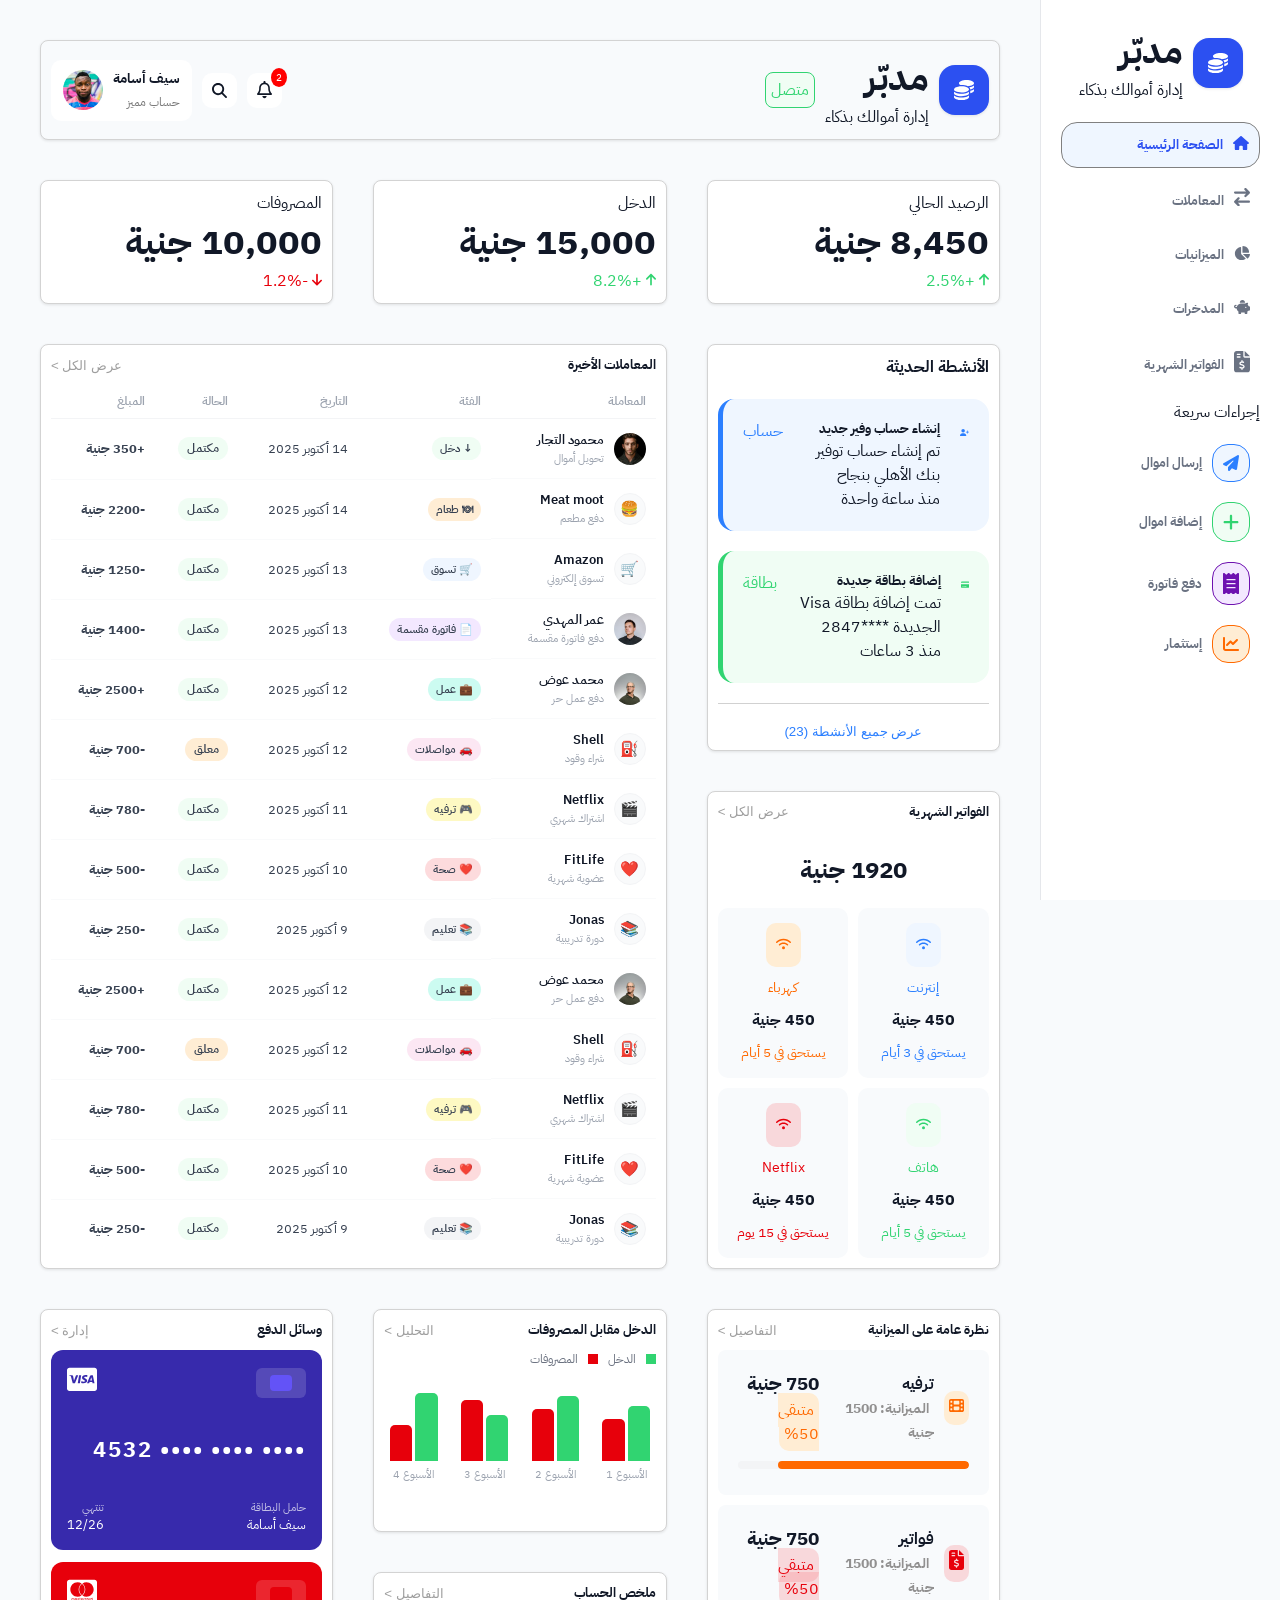
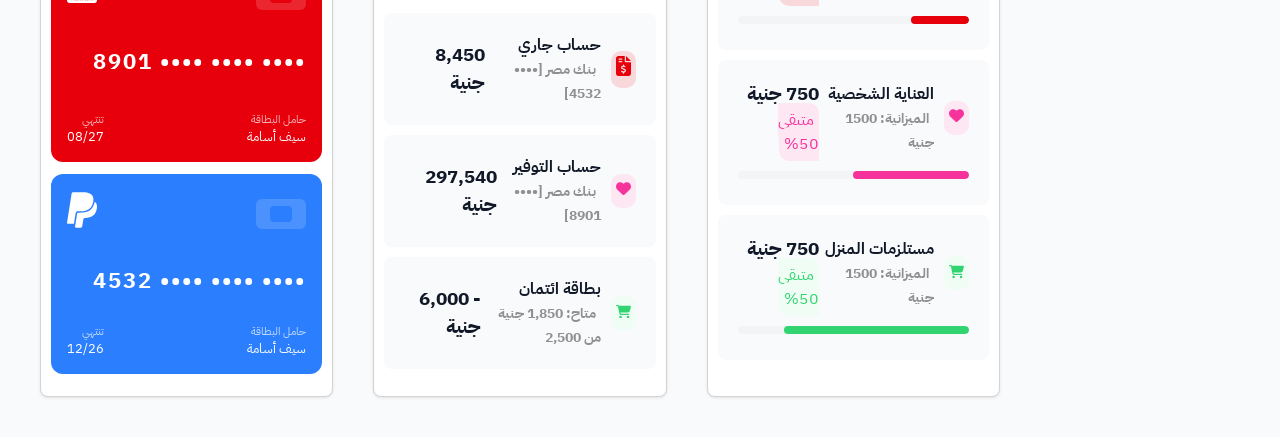
==== commit 47f06bff: "update" ====
--- a/index.html
+++ b/index.html
@@ -4,369 +4,1060 @@
 <head>
     <meta charset="UTF-8">
     <meta name="viewport" content="width=device-width, initial-scale=1.0">
-        <link rel="icon" type="image/png" href="./images/favicon-Bg91HCOF.png">
-
-    <link rel="preconnect" href="https://fonts.googleapis.com">
-    <link rel="preconnect" href="https://fonts.gstatic.com" crossorigin>
-    <link href="https://fonts.googleapis.com/css2?family=Exo:ital,wght@0,100..900;1,100..900&display=swap" rel="stylesheet">
+    <link rel="icon" type="image/png" href="./images/favicon-Fp2d0rLL.png">
+    <link rel="preconnect" href="https://fonts.googleapis.com" />
+    <link rel="preconnect" href="https://fonts.gstatic.com" crossorigin />
+    <link href="https://fonts.googleapis.com/css2?family=IBM+Plex+Sans+Arabic:wght@300;400;500;600;700&display=swap"
+        rel="stylesheet" />
+
     <link rel="stylesheet" href="./css/style.css">
     <link rel="stylesheet" href="./css/media.css">
-    <title>The UX Review Blog</title>
+    <title>مدبر | إدارة اموالك بذكاء</title>
 </head>
 
 <body>
-    <!-- NAV -->
-    <nav class="navbar">
-        <a class="logo" href="#hero">The UX <span>Review</span></a>
-        <div class="nav-links">
-            <a href="#hero">HOME</a>
-            <svg class="svg-inline--fa fa-star" aria-hidden="true" focusable="false" xmlns="http://www.w3.org/2000/svg" viewBox="0 0 576 512"><path fill="currentColor" d="M316.9 18C311.6 7 300.4 0 288.1 0s-23.4 7-28.8 18L195 150.3 51.4 171.5c-12 1.8-22 10.2-25.7 21.7s-.7 24.2 7.9 32.7L137.8 329 113.2 474.7c-2 12 3 24.2 12.9 31.3s23 8 33.8 2.3l128.3-68.5 128.3 68.5c10.8 5.7 23.9 4.9 33.8-2.3s14.9-19.3 12.9-31.3L438.5 329 542.7 225.9c8.6-8.5 11.7-21.2 7.9-32.7s-13.7-19.9-25.7-21.7L381.2 150.3 316.9 18z"/></svg>
-            <a href="#lasted-art">LATEST ARTICLES</a>
-            <svg class="svg-inline--fa fa-star" aria-hidden="true" focusable="false" xmlns="http://www.w3.org/2000/svg" viewBox="0 0 576 512"><path fill="currentColor" d="M316.9 18C311.6 7 300.4 0 288.1 0s-23.4 7-28.8 18L195 150.3 51.4 171.5c-12 1.8-22 10.2-25.7 21.7s-.7 24.2 7.9 32.7L137.8 329 113.2 474.7c-2 12 3 24.2 12.9 31.3s23 8 33.8 2.3l128.3-68.5 128.3 68.5c10.8 5.7 23.9 4.9 33.8-2.3s14.9-19.3 12.9-31.3L438.5 329 542.7 225.9c8.6-8.5 11.7-21.2 7.9-32.7s-13.7-19.9-25.7-21.7L381.2 150.3 316.9 18z"/></svg>
-            <a href="#authors">AUTHORS</a>
-            <svg class="svg-inline--fa fa-star" aria-hidden="true" focusable="false" xmlns="http://www.w3.org/2000/svg" viewBox="0 0 576 512"><path fill="currentColor" d="M316.9 18C311.6 7 300.4 0 288.1 0s-23.4 7-28.8 18L195 150.3 51.4 171.5c-12 1.8-22 10.2-25.7 21.7s-.7 24.2 7.9 32.7L137.8 329 113.2 474.7c-2 12 3 24.2 12.9 31.3s23 8 33.8 2.3l128.3-68.5 128.3 68.5c10.8 5.7 23.9 4.9 33.8-2.3s14.9-19.3 12.9-31.3L438.5 329 542.7 225.9c8.6-8.5 11.7-21.2 7.9-32.7s-13.7-19.9-25.7-21.7L381.2 150.3 316.9 18z"/></svg>
-            <a href="#community">COMMUNITY</a>
-        </div>
-        <button class="subscribe-btn">SUBSCRIBE NOW</button>
-        <!-- Hamburger Button -->
-        <button class="hamburger" id="hamburger" aria-label="Open menu">
-            <span></span>
-            <span></span>
-            <span></span>
-        </button>
-    </nav>
-
-    <!-- Mobile Menu Overlay -->
-    <div class="mobile-menu-overlay" id="mobileMenuOverlay"></div>
-
-    <!-- Mobile Menu Drawer -->
-    <div class="mobile-menu" id="mobileMenu">
-        <div class="mobile-menu-header">
-            <span>MENU</span>
-            <button class="mobile-menu-close" id="mobileMenuClose">&times;</button>
-        </div>
-        <nav class="mobile-nav-links">
-            <a href="#hero" class="mobile-nav-link">HOME</a>
-            <a href="#lasted-art" class="mobile-nav-link">LATEST ARTICLES</a>
-            <a href="#authors" class="mobile-nav-link">AUTHORS</a>
-            <a href="#community" class="mobile-nav-link">COMMUNITY</a>
-        </nav>
-        <a href="#community" class="mobile-subscribe-btn">
-            <svg xmlns="http://www.w3.org/2000/svg" viewBox="0 0 512 512"><path fill="currentColor" d="M156.6 384.9L125.7 354c-8.5-8.5-11.5-20.8-7.7-32.2c3-8.9 7-20.5 11.8-33.8L24 288c-8.6 0-16.6-4.6-20.9-12.1s-4.2-16.7 .2-24.1l52.5-88.5c13-21.9 36.5-35.3 61.9-35.3l82.3 0c2.4-4 4.8-7.7 7.2-11.3C289.1-4.1 411.1-8.1 483.9 5.3c11.6 2.1 20.6 11.2 22.8 22.8c13.4 72.9 9.3 194.8-111.4 276.7c-3.5 2.4-7.3 4.8-11.3 7.2v82.3c0 25.4-13.4 49-35.3 61.9l-88.5 52.5c-7.4 4.4-16.6 4.5-24.1 .2s-12.1-12.2-12.1-20.9V380.8c-14.1 4.9-26.4 8.9-35.7 11.9c-11.2 3.6-23.4 .5-31.8-7.8zM384 168a40 40 0 1 0 0-80 40 40 0 1 0 0 80z"/></svg>
-            SUBSCRIBE NOW
-        </a>
+    <!-- Sidebar -->
+    <aside class="sidebar" id="sidebar">
+        <div class="sidebar-logo">
+            <div class="logo-icon">
+                <svg class="svg-inline--fa fa-coins text-white text-lg md:text-xl" aria-hidden="true" focusable="false"
+                    data-prefix="fas" data-icon="coins" role="img" xmlns="http://www.w3.org/2000/svg"
+                    viewBox="0 0 512 512" data-fa-i2svg="">
+                    <path fill="currentColor"
+                        d="M512 80c0 18-14.3 34.6-38.4 48c-29.1 16.1-72.5 27.5-122.3 30.9c-3.7-1.8-7.4-3.5-11.3-5C300.6 137.4 248.2 128 192 128c-8.3 0-16.4 .2-24.5 .6l-1.1-.6C142.3 114.6 128 98 128 80c0-44.2 86-80 192-80S512 35.8 512 80zM160.7 161.1c10.2-.7 20.7-1.1 31.3-1.1c62.2 0 117.4 12.3 152.5 31.4C369.3 204.9 384 221.7 384 240c0 4-.7 7.9-2.1 11.7c-4.6 13.2-17 25.3-35 35.5c0 0 0 0 0 0c-.1 .1-.3 .1-.4 .2l0 0 0 0c-.3 .2-.6 .3-.9 .5c-35 19.4-90.8 32-153.6 32c-59.6 0-112.9-11.3-148.2-29.1c-1.9-.9-3.7-1.9-5.5-2.9C14.3 274.6 0 258 0 240c0-34.8 53.4-64.5 128-75.4c10.5-1.5 21.4-2.7 32.7-3.5zM416 240c0-21.9-10.6-39.9-24.1-53.4c28.3-4.4 54.2-11.4 76.2-20.5c16.3-6.8 31.5-15.2 43.9-25.5V176c0 19.3-16.5 37.1-43.8 50.9c-14.6 7.4-32.4 13.7-52.4 18.5c.1-1.8 .2-3.5 .2-5.3zm-32 96c0 18-14.3 34.6-38.4 48c-1.8 1-3.6 1.9-5.5 2.9C304.9 404.7 251.6 416 192 416c-62.8 0-118.6-12.6-153.6-32C14.3 370.6 0 354 0 336V300.6c12.5 10.3 27.6 18.7 43.9 25.5C83.4 342.6 135.8 352 192 352s108.6-9.4 148.1-25.9c7.8-3.2 15.3-6.9 22.4-10.9c6.1-3.4 11.8-7.2 17.2-11.2c1.5-1.1 2.9-2.3 4.3-3.4V304v5.7V336zm32 0V304 278.1c19-4.2 36.5-9.5 52.1-16c16.3-6.8 31.5-15.2 43.9-25.5V272c0 10.5-5 21-14.9 30.9c-16.3 16.3-45 29.7-81.3 38.4c.1-1.7 .2-3.5 .2-5.3zM192 448c56.2 0 108.6-9.4 148.1-25.9c16.3-6.8 31.5-15.2 43.9-25.5V432c0 44.2-86 80-192 80S0 476.2 0 432V396.6c12.5 10.3 27.6 18.7 43.9 25.5C83.4 438.6 135.8 448 192 448z">
+                    </path>
+                </svg>
+            </div>
+            <div>
+                <h1 class="logo-title">مدبّر</h1>
+                <span class="logo-sub">إدارة أموالك بذكاء</span>
+            </div>
+        </div>
+        <div class="side-list">
+            <div class="item" id="active-item">
+                <span>
+                    <svg class="svg-inline--fa fa-house w-5 text-center text-blue-600" aria-hidden="true"
+                        focusable="false" data-prefix="fas" data-icon="house" role="img"
+                        xmlns="http://www.w3.org/2000/svg" viewBox="0 0 576 512" data-fa-i2svg="">
+                        <path fill="currentColor"
+                            d="M575.8 255.5c0 18-15 32.1-32 32.1h-32l.7 160.2c0 2.7-.2 5.4-.5 8.1V472c0 22.1-17.9 40-40 40H456c-1.1 0-2.2 0-3.3-.1c-1.4 .1-2.8 .1-4.2 .1H416 392c-22.1 0-40-17.9-40-40V448 384c0-17.7-14.3-32-32-32H256c-17.7 0-32 14.3-32 32v64 24c0 22.1-17.9 40-40 40H160 128.1c-1.5 0-3-.1-4.5-.2c-1.2 .1-2.4 .2-3.6 .2H104c-22.1 0-40-17.9-40-40V360c0-.9 0-1.9 .1-2.8V287.6H32c-18 0-32-14-32-32.1c0-9 3-17 10-24L266.4 8c7-7 15-8 22-8s15 2 21 7L564.8 231.5c8 7 12 15 11 24z">
+                        </path>
+                    </svg>
+                </span>
+                <h5>
+                    الصفحة الرئيسية
+                </h5>
+            </div>
+            <div class="item">
+                <span>
+                    <svg class="svg-inline--fa fa-arrow-right-arrow-left w-5 text-center text-gray-500"
+                        aria-hidden="true" focusable="false" data-prefix="fas" data-icon="arrow-right-arrow-left"
+                        role="img" xmlns="http://www.w3.org/2000/svg" viewBox="0 0 448 512" data-fa-i2svg="">
+                        <path fill="currentColor"
+                            d="M438.6 150.6c12.5-12.5 12.5-32.8 0-45.3l-96-96c-12.5-12.5-32.8-12.5-45.3 0s-12.5 32.8 0 45.3L338.7 96 32 96C14.3 96 0 110.3 0 128s14.3 32 32 32l306.7 0-41.4 41.4c-12.5 12.5-12.5 32.8 0 45.3s32.8 12.5 45.3 0l96-96zm-333.3 352c12.5 12.5 32.8 12.5 45.3 0s12.5-32.8 0-45.3L109.3 416 416 416c17.7 0 32-14.3 32-32s-14.3-32-32-32l-306.7 0 41.4-41.4c12.5-12.5 12.5-32.8 0-45.3s-32.8-12.5-45.3 0l-96 96c-12.5 12.5-12.5 32.8 0 45.3l96 96z">
+                        </path>
+                    </svg>
+                </span>
+                <h5>
+                    المعاملات
+                </h5>
+            </div>
+            <div class="item">
+                <span>
+                    <svg class="svg-inline--fa fa-chart-pie w-5 text-center text-gray-500" aria-hidden="true"
+                        focusable="false" data-prefix="fas" data-icon="chart-pie" role="img"
+                        xmlns="http://www.w3.org/2000/svg" viewBox="0 0 576 512" data-fa-i2svg="">
+                        <path fill="currentColor"
+                            d="M304 240V16.6c0-9 7-16.6 16-16.6C443.7 0 544 100.3 544 224c0 9-7.6 16-16.6 16H304zM32 272C32 150.7 122.1 50.3 239 34.3c9.2-1.3 17 6.1 17 15.4V288L412.5 444.5c6.7 6.7 6.2 17.7-1.5 23.1C371.8 495.6 323.8 512 272 512C139.5 512 32 404.6 32 272zm526.4 16c9.3 0 16.6 7.8 15.4 17c-7.7 55.9-34.6 105.6-73.9 142.3c-6 5.6-15.4 5.2-21.2-.7L320 288H558.4z">
+                        </path>
+                    </svg>
+                </span>
+                <h5>
+                    الميزانيات
+                </h5>
+            </div>
+            <div class="item">
+                <span>
+                    <svg class="svg-inline--fa fa-piggy-bank w-5 text-center text-gray-500" aria-hidden="true"
+                        focusable="false" data-prefix="fas" data-icon="piggy-bank" role="img"
+                        xmlns="http://www.w3.org/2000/svg" viewBox="0 0 576 512" data-fa-i2svg="">
+                        <path fill="currentColor"
+                            d="M400 96l0 .7c-5.3-.4-10.6-.7-16-.7H256c-16.5 0-32.5 2.1-47.8 6c-.1-2-.2-4-.2-6c0-53 43-96 96-96s96 43 96 96zm-16 32c3.5 0 7 .1 10.4 .3c4.2 .3 8.4 .7 12.6 1.3C424.6 109.1 450.8 96 480 96h11.5c10.4 0 18 9.8 15.5 19.9l-13.8 55.2c15.8 14.8 28.7 32.8 37.5 52.9H544c17.7 0 32 14.3 32 32v96c0 17.7-14.3 32-32 32H512c-9.1 12.1-19.9 22.9-32 32v64c0 17.7-14.3 32-32 32H416c-17.7 0-32-14.3-32-32V448H256v32c0 17.7-14.3 32-32 32H192c-17.7 0-32-14.3-32-32V416c-34.9-26.2-58.7-66.3-63.2-112H68c-37.6 0-68-30.4-68-68s30.4-68 68-68h4c13.3 0 24 10.7 24 24s-10.7 24-24 24H68c-11 0-20 9-20 20s9 20 20 20H99.2c12.1-59.8 57.7-107.5 116.3-122.8c12.9-3.4 26.5-5.2 40.5-5.2H384zm64 136a24 24 0 1 0 -48 0 24 24 0 1 0 48 0z">
+                        </path>
+                    </svg>
+                </span>
+                <h5>
+                    المدخرات
+                </h5>
+            </div>
+            <div class="item">
+                <span>
+                    <svg class="svg-inline--fa fa-file-invoice-dollar w-5 text-center text-gray-500" aria-hidden="true"
+                        focusable="false" data-prefix="fas" data-icon="file-invoice-dollar" role="img"
+                        xmlns="http://www.w3.org/2000/svg" viewBox="0 0 384 512" data-fa-i2svg="">
+                        <path fill="currentColor"
+                            d="M64 0C28.7 0 0 28.7 0 64V448c0 35.3 28.7 64 64 64H320c35.3 0 64-28.7 64-64V160H256c-17.7 0-32-14.3-32-32V0H64zM256 0V128H384L256 0zM64 80c0-8.8 7.2-16 16-16h64c8.8 0 16 7.2 16 16s-7.2 16-16 16H80c-8.8 0-16-7.2-16-16zm0 64c0-8.8 7.2-16 16-16h64c8.8 0 16 7.2 16 16s-7.2 16-16 16H80c-8.8 0-16-7.2-16-16zm128 72c8.8 0 16 7.2 16 16v17.3c8.5 1.2 16.7 3.1 24.1 5.1c8.5 2.3 13.6 11 11.3 19.6s-11 13.6-19.6 11.3c-11.1-3-22-5.2-32.1-5.3c-8.4-.1-17.4 1.8-23.6 5.5c-5.7 3.4-8.1 7.3-8.1 12.8c0 3.7 1.3 6.5 7.3 10.1c6.9 4.1 16.6 7.1 29.2 10.9l.5 .1 0 0 0 0c11.3 3.4 25.3 7.6 36.3 14.6c12.1 7.6 22.4 19.7 22.7 38.2c.3 19.3-9.6 33.3-22.9 41.6c-7.7 4.8-16.4 7.6-25.1 9.1V440c0 8.8-7.2 16-16 16s-16-7.2-16-16V422.2c-11.2-2.1-21.7-5.7-30.9-8.9l0 0c-2.1-.7-4.2-1.4-6.2-2.1c-8.4-2.8-12.9-11.9-10.1-20.2s11.9-12.9 20.2-10.1c2.5 .8 4.8 1.6 7.1 2.4l0 0 0 0 0 0c13.6 4.6 24.6 8.4 36.3 8.7c9.1 .3 17.9-1.7 23.7-5.3c5.1-3.2 7.9-7.3 7.8-14c-.1-4.6-1.8-7.8-7.7-11.6c-6.8-4.3-16.5-7.4-29-11.2l-1.6-.5 0 0c-11-3.3-24.3-7.3-34.8-13.7c-12-7.2-22.6-18.9-22.7-37.3c-.1-19.4 10.8-32.8 23.8-40.5c7.5-4.4 15.8-7.2 24.1-8.7V232c0-8.8 7.2-16 16-16z">
+                        </path>
+                    </svg>
+                </span>
+                <h5>
+                    الفواتير الشهرية
+                </h5>
+            </div>
+            <span>إجراءات سريعة</span>
+            <div class="items-color">
+
+                <div class="item-color">
+                    <span>
+                        <svg class="svg-inline--fa fa-paper-plane text-blue-600" aria-hidden="true" focusable="false"
+                            data-prefix="fas" data-icon="paper-plane" role="img" xmlns="http://www.w3.org/2000/svg"
+                            viewBox="0 0 512 512" data-fa-i2svg="">
+                            <path fill="currentColor"
+                                d="M498.1 5.6c10.1 7 15.4 19.1 13.5 31.2l-64 416c-1.5 9.7-7.4 18.2-16 23s-18.9 5.4-28 1.6L284 427.7l-68.5 74.1c-8.9 9.7-22.9 12.9-35.2 8.1S160 493.2 160 480V396.4c0-4 1.5-7.8 4.2-10.7L331.8 202.8c5.8-6.3 5.6-16-.4-22s-15.7-6.4-22-.7L106 360.8 17.7 316.6C7.1 311.3 .3 300.7 0 288.9s5.9-22.8 16.1-28.7l448-256c10.7-6.1 23.9-5.5 34 1.4z">
+                            </path>
+                        </svg>
+                    </span>
+                    <h5>
+                        إرسال اموال
+                    </h5>
+                </div>
+                <div class="item-color">
+                    <span>
+                        <svg class="svg-inline--fa fa-plus text-green-600" aria-hidden="true" focusable="false"
+                            data-prefix="fas" data-icon="plus" role="img" xmlns="http://www.w3.org/2000/svg"
+                            viewBox="0 0 448 512" data-fa-i2svg="">
+                            <path fill="currentColor"
+                                d="M256 80c0-17.7-14.3-32-32-32s-32 14.3-32 32V224H48c-17.7 0-32 14.3-32 32s14.3 32 32 32H192V432c0 17.7 14.3 32 32 32s32-14.3 32-32V288H400c17.7 0 32-14.3 32-32s-14.3-32-32-32H256V80z">
+                            </path>
+                        </svg>
+                    </span>
+                    <h5>
+                        إضافة اموال
+                    </h5>
+                </div>
+                <div class="item-color">
+                    <span>
+                        <svg class="svg-inline--fa fa-receipt text-purple-600" aria-hidden="true" focusable="false"
+                            data-prefix="fas" data-icon="receipt" role="img" xmlns="http://www.w3.org/2000/svg"
+                            viewBox="0 0 384 512" data-fa-i2svg="">
+                            <path fill="currentColor"
+                                d="M14 2.2C22.5-1.7 32.5-.3 39.6 5.8L80 40.4 120.4 5.8c9-7.7 22.3-7.7 31.2 0L192 40.4 232.4 5.8c9-7.7 22.3-7.7 31.2 0L304 40.4 344.4 5.8c7.1-6.1 17.1-7.5 25.6-3.6s14 12.4 14 21.8V488c0 9.4-5.5 17.9-14 21.8s-18.5 2.5-25.6-3.6L304 471.6l-40.4 34.6c-9 7.7-22.3 7.7-31.2 0L192 471.6l-40.4 34.6c-9 7.7-22.3 7.7-31.2 0L80 471.6 39.6 506.2c-7.1 6.1-17.1 7.5-25.6 3.6S0 497.4 0 488V24C0 14.6 5.5 6.1 14 2.2zM96 144c-8.8 0-16 7.2-16 16s7.2 16 16 16H288c8.8 0 16-7.2 16-16s-7.2-16-16-16H96zM80 352c0 8.8 7.2 16 16 16H288c8.8 0 16-7.2 16-16s-7.2-16-16-16H96c-8.8 0-16 7.2-16 16zM96 240c-8.8 0-16 7.2-16 16s7.2 16 16 16H288c8.8 0 16-7.2 16-16s-7.2-16-16-16H96z">
+                            </path>
+                        </svg>
+                    </span>
+                    <h5>
+                        دفع فاتورة
+                    </h5>
+                </div>
+                <div class="item-color">
+                    <span>
+                        <svg class="svg-inline--fa fa-chart-line text-orange-600" aria-hidden="true" focusable="false"
+                            data-prefix="fas" data-icon="chart-line" role="img" xmlns="http://www.w3.org/2000/svg"
+                            viewBox="0 0 512 512" data-fa-i2svg="">
+                            <path fill="currentColor"
+                                d="M64 64c0-17.7-14.3-32-32-32S0 46.3 0 64V400c0 44.2 35.8 80 80 80H480c17.7 0 32-14.3 32-32s-14.3-32-32-32H80c-8.8 0-16-7.2-16-16V64zm406.6 86.6c12.5-12.5 12.5-32.8 0-45.3s-32.8-12.5-45.3 0L320 210.7l-57.4-57.4c-12.5-12.5-32.8-12.5-45.3 0l-112 112c-12.5 12.5-12.5 32.8 0 45.3s32.8 12.5 45.3 0L240 221.3l57.4 57.4c12.5 12.5 32.8 12.5 45.3 0l128-128z">
+                            </path>
+                        </svg>
+                    </span>
+                    <h5>
+                        إستثمار
+                    </h5>
+                </div>
+            </div>
+        </div>
+    </aside>
+    <!--main-->
+    <div class="main main-wrapper">
+        <div class="main-container c1">
+            <div class="rifgt">
+
+                <div class="sidebar-logo">
+                    <div class="logo-icon">
+                        <svg class="svg-inline--fa fa-coins text-white text-lg md:text-xl" aria-hidden="true"
+                            focusable="false" data-prefix="fas" data-icon="coins" role="img"
+                            xmlns="http://www.w3.org/2000/svg" viewBox="0 0 512 512" data-fa-i2svg="">
+                            <path fill="currentColor"
+                                d="M512 80c0 18-14.3 34.6-38.4 48c-29.1 16.1-72.5 27.5-122.3 30.9c-3.7-1.8-7.4-3.5-11.3-5C300.6 137.4 248.2 128 192 128c-8.3 0-16.4 .2-24.5 .6l-1.1-.6C142.3 114.6 128 98 128 80c0-44.2 86-80 192-80S512 35.8 512 80zM160.7 161.1c10.2-.7 20.7-1.1 31.3-1.1c62.2 0 117.4 12.3 152.5 31.4C369.3 204.9 384 221.7 384 240c0 4-.7 7.9-2.1 11.7c-4.6 13.2-17 25.3-35 35.5c0 0 0 0 0 0c-.1 .1-.3 .1-.4 .2l0 0 0 0c-.3 .2-.6 .3-.9 .5c-35 19.4-90.8 32-153.6 32c-59.6 0-112.9-11.3-148.2-29.1c-1.9-.9-3.7-1.9-5.5-2.9C14.3 274.6 0 258 0 240c0-34.8 53.4-64.5 128-75.4c10.5-1.5 21.4-2.7 32.7-3.5zM416 240c0-21.9-10.6-39.9-24.1-53.4c28.3-4.4 54.2-11.4 76.2-20.5c16.3-6.8 31.5-15.2 43.9-25.5V176c0 19.3-16.5 37.1-43.8 50.9c-14.6 7.4-32.4 13.7-52.4 18.5c.1-1.8 .2-3.5 .2-5.3zm-32 96c0 18-14.3 34.6-38.4 48c-1.8 1-3.6 1.9-5.5 2.9C304.9 404.7 251.6 416 192 416c-62.8 0-118.6-12.6-153.6-32C14.3 370.6 0 354 0 336V300.6c12.5 10.3 27.6 18.7 43.9 25.5C83.4 342.6 135.8 352 192 352s108.6-9.4 148.1-25.9c7.8-3.2 15.3-6.9 22.4-10.9c6.1-3.4 11.8-7.2 17.2-11.2c1.5-1.1 2.9-2.3 4.3-3.4V304v5.7V336zm32 0V304 278.1c19-4.2 36.5-9.5 52.1-16c16.3-6.8 31.5-15.2 43.9-25.5V272c0 10.5-5 21-14.9 30.9c-16.3 16.3-45 29.7-81.3 38.4c.1-1.7 .2-3.5 .2-5.3zM192 448c56.2 0 108.6-9.4 148.1-25.9c16.3-6.8 31.5-15.2 43.9-25.5V432c0 44.2-86 80-192 80S0 476.2 0 432V396.6c12.5 10.3 27.6 18.7 43.9 25.5C83.4 438.6 135.8 448 192 448z">
+                            </path>
+                        </svg>
+                    </div>
+                    <div>
+                        <h1 class="logo-title">مدبّر</h1>
+                        <span class="logo-sub">إدارة أموالك بذكاء</span>
+                    </div>
+                </div>
+                <div class="active">
+                    <span>متصل</span>
+                </div>
+            </div>
+            <div class="left">
+
+                <div class="icons">
+                    <div class="icon notification">
+                        <svg class="svg-inline--fa fa-bell text-gray-600 group-hover:text-gray-700 text-sm md:text-base"
+                            aria-hidden="true" focusable="false" data-prefix="far" data-icon="bell" role="img"
+                            xmlns="http://www.w3.org/2000/svg" viewBox="0 0 448 512" data-fa-i2svg="">
+                            <path fill="currentColor"
+                                d="M224 0c-17.7 0-32 14.3-32 32V49.9C119.5 61.4 64 124.2 64 200v33.4c0 45.4-15.5 89.5-43.8 124.9L5.3 377c-5.8 7.2-6.9 17.1-2.9 25.4S14.8 416 24 416H424c9.2 0 17.6-5.3 21.6-13.6s2.9-18.2-2.9-25.4l-14.9-18.6C399.5 322.9 384 278.8 384 233.4V200c0-75.8-55.5-138.6-128-150.1V32c0-17.7-14.3-32-32-32zm0 96h8c57.4 0 104 46.6 104 104v33.4c0 47.9 13.9 94.6 39.7 134.6H72.3C98.1 328 112 281.3 112 233.4V200c0-57.4 46.6-104 104-104h8zm64 352H224 160c0 17 6.7 33.3 18.7 45.3s28.3 18.7 45.3 18.7s33.3-6.7 45.3-18.7s18.7-28.3 18.7-45.3z">
+                            </path>
+                        </svg>
+                        <span class="badge">2</span>
+                    </div>
+                    <div class="icon">
+                        <svg class="svg-inline--fa fa-magnifying-glass text-gray-600 group-hover:text-gray-700 text-sm md:text-base"
+                            aria-hidden="true" focusable="false" data-prefix="fas" data-icon="magnifying-glass"
+                            role="img" xmlns="http://www.w3.org/2000/svg" viewBox="0 0 512 512" data-fa-i2svg="">
+                            <path fill="currentColor"
+                                d="M416 208c0 45.9-14.9 88.3-40 122.7L502.6 457.4c12.5 12.5 12.5 32.8 0 45.3s-32.8 12.5-45.3 0L330.7 376c-34.4 25.2-76.8 40-122.7 40C93.1 416 0 322.9 0 208S93.1 0 208 0S416 93.1 416 208zM208 352a144 144 0 1 0 0-288 144 144 0 1 0 0 288z">
+                            </path>
+                        </svg>
+                    </div>
+                </div>
+                <div class="profile">
+                    <div class="info">
+                        <h4>سيف أسامة</h4>
+                        <span>حساب مميز</span>
+                    </div>
+                    <img src="./images/avatar-2.jpg" alt="user">
+
+                </div>
+
+
+            </div>
+        </div>
+        <div class="main-container c2 c">
+            <span>الرصيد الحالي</span>
+            <h2>8,450 جنية</h2>
+            <span>
+                <svg class="svg-inline--fa fa-arrow-up text-green-600 text-sm ml-1" aria-hidden="true" focusable="false"
+                    data-prefix="fas" data-icon="arrow-up" role="img" xmlns="http://www.w3.org/2000/svg"
+                    viewBox="0 0 384 512" data-fa-i2svg="">
+                    <path fill="currentColor"
+                        d="M214.6 41.4c-12.5-12.5-32.8-12.5-45.3 0l-160 160c-12.5 12.5-12.5 32.8 0 45.3s32.8 12.5 45.3 0L160 141.2V448c0 17.7 14.3 32 32 32s32-14.3 32-32V141.2L329.4 246.6c12.5 12.5 32.8 12.5 45.3 0s12.5-32.8 0-45.3l-160-160z">
+                    </path>
+                </svg>
+                +2.5%
+            </span>
+        </div>
+        <div class="main-container c3 c">
+            <span>الدخل</span>
+            <h2>15,000 جنية</h2>
+            <span>
+                <svg class="svg-inline--fa fa-arrow-up text-green-600 text-sm ml-1" aria-hidden="true" focusable="false"
+                    data-prefix="fas" data-icon="arrow-up" role="img" xmlns="http://www.w3.org/2000/svg"
+                    viewBox="0 0 384 512" data-fa-i2svg="">
+                    <path fill="currentColor"
+                        d="M214.6 41.4c-12.5-12.5-32.8-12.5-45.3 0l-160 160c-12.5 12.5-12.5 32.8 0 45.3s32.8 12.5 45.3 0L160 141.2V448c0 17.7 14.3 32 32 32s32-14.3 32-32V141.2L329.4 246.6c12.5 12.5 32.8 12.5 45.3 0s12.5-32.8 0-45.3l-160-160z">
+                    </path>
+                </svg>
+                +8.2%
+            </span>
+        </div>
+        <div class="main-container c4 c">
+            <span>المصروفات</span>
+            <h2>10,000 جنية</h2>
+            <span>
+                <svg class="svg-inline--fa fa-arrow-down text-red-600 text-sm ml-1" aria-hidden="true" focusable="false"
+                    data-prefix="fas" data-icon="arrow-down" role="img" xmlns="http://www.w3.org/2000/svg"
+                    viewBox="0 0 384 512" data-fa-i2svg="">
+                    <path fill="currentColor"
+                        d="M169.4 470.6c12.5 12.5 32.8 12.5 45.3 0l160-160c12.5-12.5 12.5-32.8 0-45.3s-32.8-12.5-45.3 0L224 370.8 224 64c0-17.7-14.3-32-32-32s-32 14.3-32 32l0 306.7L54.6 265.4c-12.5-12.5-32.8-12.5-45.3 0s-12.5 32.8 0 45.3l160 160z">
+                    </path>
+                </svg>
+                -1.2%
+            </span>
+        </div>
+        <div class="main-container c5">
+            <h4>الأنشطة الحديثة</h4>
+            <div class="c5-color c5-one">
+                <span>
+                    <svg class="svg-inline--fa fa-user-plus text-blue-600 text-sm" aria-hidden="true" focusable="false"
+                        data-prefix="fas" data-icon="user-plus" role="img" xmlns="http://www.w3.org/2000/svg"
+                        viewBox="0 0 640 512" data-fa-i2svg="">
+                        <path fill="currentColor"
+                            d="M96 128a128 128 0 1 1 256 0A128 128 0 1 1 96 128zM0 482.3C0 383.8 79.8 304 178.3 304h91.4C368.2 304 448 383.8 448 482.3c0 16.4-13.3 29.7-29.7 29.7H29.7C13.3 512 0 498.7 0 482.3zM504 312V248H440c-13.3 0-24-10.7-24-24s10.7-24 24-24h64V136c0-13.3 10.7-24 24-24s24 10.7 24 24v64h64c13.3 0 24 10.7 24 24s-10.7 24-24 24H552v64c0 13.3-10.7 24-24 24s-24-10.7-24-24z">
+                        </path>
+                    </svg>
+                </span>
+                <div class="content">
+                    <h5>إنشاء حساب وفير جديد</h5>
+                    <p>تم إنشاء حساب توفير بنك الأهلي بنجاح
+                        <br>
+                        منذ ساعة واحدة
+
+                    </p>
+                </div>
+                <div class="stuts">
+                    <p>
+                        حساب
+                    </p>
+                </div>
+            </div>
+            <div class="c5-color c5-tow">
+                <span>
+                    <svg class="svg-inline--fa fa-credit-card text-green-600 text-sm" aria-hidden="true"
+                        focusable="false" data-prefix="fas" data-icon="credit-card" role="img"
+                        xmlns="http://www.w3.org/2000/svg" viewBox="0 0 576 512" data-fa-i2svg="">
+                        <path fill="currentColor"
+                            d="M64 32C28.7 32 0 60.7 0 96v32H576V96c0-35.3-28.7-64-64-64H64zM576 224H0V416c0 35.3 28.7 64 64 64H512c35.3 0 64-28.7 64-64V224zM112 352h64c8.8 0 16 7.2 16 16s-7.2 16-16 16H112c-8.8 0-16-7.2-16-16s7.2-16 16-16zm112 16c0-8.8 7.2-16 16-16H368c8.8 0 16 7.2 16 16s-7.2 16-16 16H240c-8.8 0-16-7.2-16-16z">
+                        </path>
+                    </svg>
+                </span>
+                <div class="content">
+                    <h5>إضافة بطاقة جديدة
+                    </h5>
+                    <p>
+                        تمت إضافة بطاقة Visa الجديدة ****2847
+                        <br>
+                        منذ 3 ساعات
+
+                    </p>
+                </div>
+                <div class="stuts">
+                    <p>
+                        بطاقة
+                    </p>
+                </div>
+            </div>
+            <button>
+                عرض جميع الأنشطة (23)
+            </button>
+        </div>
+        <div class="main-container c6">
+            <div class="title">
+                <h5>المعاملات الأخيرة</h5>
+                <button>عرض الكل ></button>
+            </div>
+            <div class="table-scroll">
+                <table class="trans-table">
+                    <thead>
+                        <tr>
+                            <th>المعاملة</th>
+                            <th>الفئة</th>
+                            <th>التاريخ</th>
+                            <th>الحالة</th>
+                            <th>المبلغ</th>
+                        </tr>
+                    </thead>
+                    <tbody>
+                        <tr>
+                            <td class="trans-name-cell">
+                                <img src="./images/2 (1).jpg" alt="" class="trans-avatar">
+                                <div><strong>محمود التجار</strong><small>تحويل أموال</small></div>
+                            </td>
+                            <td><span class="badge-tag green-tag">↓ دخل</span></td>
+                            <td>14 أكتوبر 2025</td>
+                            <td><span class="status-tag done-tag">مكتمل</span></td>
+                            <td class="amount green-amount">+350 جنية</td>
+                        </tr>
+                        <tr>
+                            <td class="trans-name-cell">
+                                <div class="trans-emoji">🍔</div>
+                                <div><strong>Meat moot</strong><small>دفع مطعم</small></div>
+                            </td>
+                            <td><span class="badge-tag orange-tag">🍽 طعام</span></td>
+                            <td>14 أكتوبر 2025</td>
+                            <td><span class="status-tag done-tag">مكتمل</span></td>
+                            <td class="amount red-amount">-2200 جنية</td>
+                        </tr>
+                        <tr>
+                            <td class="trans-name-cell">
+                                <div class="trans-emoji">🛒</div>
+                                <div><strong>Amazon</strong><small>تسوق إلكتروني</small></div>
+                            </td>
+                            <td><span class="badge-tag blue-tag">🛒 تسوق</span></td>
+                            <td>13 أكتوبر 2025</td>
+                            <td><span class="status-tag done-tag">مكتمل</span></td>
+                            <td class="amount red-amount">-1250 جنية</td>
+                        </tr>
+                        <tr>
+                            <td class="trans-name-cell">
+                                <img src="./images/2 (1).avif" alt="" class="trans-avatar">
+                                <div><strong>عمر المهدي</strong><small>دفع فاتورة مقسمة</small></div>
+                            </td>
+                            <td><span class="badge-tag purple-tag">📄 فاتورة مقسمة</span></td>
+                            <td>13 أكتوبر 2025</td>
+                            <td><span class="status-tag done-tag">مكتمل</span></td>
+                            <td class="amount red-amount">-1400 جنية</td>
+                        </tr>
+                        <tr>
+                            <td class="trans-name-cell">
+                                <img src="./images/2 (2).jpg" alt="" class="trans-avatar">
+                                <div><strong>محمد عوض</strong><small>دفع عمل حر</small></div>
+                            </td>
+                            <td><span class="badge-tag teal-tag">💼 عمل</span></td>
+                            <td>12 أكتوبر 2025</td>
+                            <td><span class="status-tag done-tag">مكتمل</span></td>
+                            <td class="amount green-amount">+2500 جنية</td>
+                        </tr>
+                        <tr>
+                            <td class="trans-name-cell">
+                                <div class="trans-emoji">⛽</div>
+                                <div><strong>Shell</strong><small>شراء وقود</small></div>
+                            </td>
+                            <td><span class="badge-tag pink-tag">🚗 مواصلات</span></td>
+                            <td>12 أكتوبر 2025</td>
+                            <td><span class="status-tag pending-tag">معلق</span></td>
+                            <td class="amount red-amount">-700 جنية</td>
+                        </tr>
+                        <tr>
+                            <td class="trans-name-cell">
+                                <div class="trans-emoji">🎬</div>
+                                <div><strong>Netflix</strong><small>اشتراك شهري</small></div>
+                            </td>
+                            <td><span class="badge-tag yellow-tag">🎮 ترفيه</span></td>
+                            <td>11 أكتوبر 2025</td>
+                            <td><span class="status-tag done-tag">مكتمل</span></td>
+                            <td class="amount red-amount">-780 جنية</td>
+                        </tr>
+                        <tr>
+                            <td class="trans-name-cell">
+                                <div class="trans-emoji">❤️</div>
+                                <div><strong>FitLife</strong><small>عضوية شهرية</small></div>
+                            </td>
+                            <td><span class="badge-tag red-tag">❤️ صحة</span></td>
+                            <td>10 أكتوبر 2025</td>
+                            <td><span class="status-tag done-tag">مكتمل</span></td>
+                            <td class="amount red-amount">-500 جنية</td>
+                        </tr>
+                        <tr>
+                            <td class="trans-name-cell">
+                                <div class="trans-emoji">📚</div>
+                                <div><strong>Jonas</strong><small>دورة تدريبية</small></div>
+                            </td>
+                            <td><span class="badge-tag gray-tag">📚 تعليم</span></td>
+                            <td>9 أكتوبر 2025</td>
+                            <td><span class="status-tag done-tag">مكتمل</span></td>
+                            <td class="amount red-amount">-250 جنية</td>
+                        </tr>
+                        <tr>
+                            <td class="trans-name-cell">
+                                <img src="./images/2 (2).jpg" alt="" class="trans-avatar">
+                                <div><strong>محمد عوض</strong><small>دفع عمل حر</small></div>
+                            </td>
+                            <td><span class="badge-tag teal-tag">💼 عمل</span></td>
+                            <td>12 أكتوبر 2025</td>
+                            <td><span class="status-tag done-tag">مكتمل</span></td>
+                            <td class="amount green-amount">+2500 جنية</td>
+                        </tr>
+                        <tr>
+                            <td class="trans-name-cell">
+                                <div class="trans-emoji">⛽</div>
+                                <div><strong>Shell</strong><small>شراء وقود</small></div>
+                            </td>
+                            <td><span class="badge-tag pink-tag">🚗 مواصلات</span></td>
+                            <td>12 أكتوبر 2025</td>
+                            <td><span class="status-tag pending-tag">معلق</span></td>
+                            <td class="amount red-amount">-700 جنية</td>
+                        </tr>
+                        <tr>
+                            <td class="trans-name-cell">
+                                <div class="trans-emoji">🎬</div>
+                                <div><strong>Netflix</strong><small>اشتراك شهري</small></div>
+                            </td>
+                            <td><span class="badge-tag yellow-tag">🎮 ترفيه</span></td>
+                            <td>11 أكتوبر 2025</td>
+                            <td><span class="status-tag done-tag">مكتمل</span></td>
+                            <td class="amount red-amount">-780 جنية</td>
+                        </tr>
+                        <tr>
+                            <td class="trans-name-cell">
+                                <div class="trans-emoji">❤️</div>
+                                <div><strong>FitLife</strong><small>عضوية شهرية</small></div>
+                            </td>
+                            <td><span class="badge-tag red-tag">❤️ صحة</span></td>
+                            <td>10 أكتوبر 2025</td>
+                            <td><span class="status-tag done-tag">مكتمل</span></td>
+                            <td class="amount red-amount">-500 جنية</td>
+                        </tr>
+                        <tr>
+                            <td class="trans-name-cell">
+                                <div class="trans-emoji">📚</div>
+                                <div><strong>Jonas</strong><small>دورة تدريبية</small></div>
+                            </td>
+                            <td><span class="badge-tag gray-tag">📚 تعليم</span></td>
+                            <td>9 أكتوبر 2025</td>
+                            <td><span class="status-tag done-tag">مكتمل</span></td>
+                            <td class="amount red-amount">-250 جنية</td>
+                        </tr>
+                    </tbody>
+                </table>
+            </div>
+        </div>
+        <div class="main-container c7">
+            <div class="title">
+                <h5>
+                    الفواتير الشهرية
+                </h5>
+                <button>
+                    عرض الكل >
+                </button>
+            </div>
+            <div class="main-title">
+                <h2>
+                    1920 جنية
+                </h2>
+            </div>
+            <div class="cards">
+                <div class="card card-blue">
+                    <span>
+                        <svg class="svg-inline--fa fa-wifi text-blue-600 text-sm" aria-hidden="true" focusable="false"
+                            data-prefix="fas" data-icon="wifi" role="img" xmlns="http://www.w3.org/2000/svg"
+                            viewBox="0 0 640 512" data-fa-i2svg="">
+                            <path fill="currentColor"
+                                d="M54.2 202.9C123.2 136.7 216.8 96 320 96s196.8 40.7 265.8 106.9c12.8 12.2 33 11.8 45.2-.9s11.8-33-.9-45.2C549.7 79.5 440.4 32 320 32S90.3 79.5 9.8 156.7C-2.9 169-3.3 189.2 8.9 202s32.5 13.2 45.2 .9zM320 256c56.8 0 108.6 21.1 148.2 56c13.3 11.7 33.5 10.4 45.2-2.8s10.4-33.5-2.8-45.2C459.8 219.2 393 192 320 192s-139.8 27.2-190.5 72c-13.3 11.7-14.5 31.9-2.8 45.2s31.9 14.5 45.2 2.8c39.5-34.9 91.3-56 148.2-56zm64 160a64 64 0 1 0 -128 0 64 64 0 1 0 128 0z">
+                            </path>
+                        </svg>
+                    </span>
+                    <p>
+                        إنترنت
+                    </p>
+                    <h4>
+                        450 جنية
+                    </h4>
+                    <p>
+                        يستحق في 3 أيام
+                    </p>
+                </div>
+                <div class="card card-orange">
+                    <span>
+                        <svg class="svg-inline--fa fa-wifi text-blue-600 text-sm" aria-hidden="true" focusable="false"
+                            data-prefix="fas" data-icon="wifi" role="img" xmlns="http://www.w3.org/2000/svg"
+                            viewBox="0 0 640 512" data-fa-i2svg="">
+                            <path fill="currentColor"
+                                d="M54.2 202.9C123.2 136.7 216.8 96 320 96s196.8 40.7 265.8 106.9c12.8 12.2 33 11.8 45.2-.9s11.8-33-.9-45.2C549.7 79.5 440.4 32 320 32S90.3 79.5 9.8 156.7C-2.9 169-3.3 189.2 8.9 202s32.5 13.2 45.2 .9zM320 256c56.8 0 108.6 21.1 148.2 56c13.3 11.7 33.5 10.4 45.2-2.8s10.4-33.5-2.8-45.2C459.8 219.2 393 192 320 192s-139.8 27.2-190.5 72c-13.3 11.7-14.5 31.9-2.8 45.2s31.9 14.5 45.2 2.8c39.5-34.9 91.3-56 148.2-56zm64 160a64 64 0 1 0 -128 0 64 64 0 1 0 128 0z">
+                            </path>
+                        </svg>
+                    </span>
+                    <p>
+                        كهرباء
+                    </p>
+                    <h4>
+                        450 جنية
+                    </h4>
+                    <p>
+                        يستحق في 5 أيام
+
+                    </p>
+                </div>
+                <div class="card card-green">
+                    <span>
+                        <svg class="svg-inline--fa fa-wifi text-blue-600 text-sm" aria-hidden="true" focusable="false"
+                            data-prefix="fas" data-icon="wifi" role="img" xmlns="http://www.w3.org/2000/svg"
+                            viewBox="0 0 640 512" data-fa-i2svg="">
+                            <path fill="currentColor"
+                                d="M54.2 202.9C123.2 136.7 216.8 96 320 96s196.8 40.7 265.8 106.9c12.8 12.2 33 11.8 45.2-.9s11.8-33-.9-45.2C549.7 79.5 440.4 32 320 32S90.3 79.5 9.8 156.7C-2.9 169-3.3 189.2 8.9 202s32.5 13.2 45.2 .9zM320 256c56.8 0 108.6 21.1 148.2 56c13.3 11.7 33.5 10.4 45.2-2.8s10.4-33.5-2.8-45.2C459.8 219.2 393 192 320 192s-139.8 27.2-190.5 72c-13.3 11.7-14.5 31.9-2.8 45.2s31.9 14.5 45.2 2.8c39.5-34.9 91.3-56 148.2-56zm64 160a64 64 0 1 0 -128 0 64 64 0 1 0 128 0z">
+                            </path>
+                        </svg>
+                    </span>
+                    <p>
+                        هاتف </p>
+                    <h4>
+                        450 جنية
+                    </h4>
+                    <p>
+                        يستحق في 5 أيام
+
+                    </p>
+                </div>
+                <div class="card card-red">
+                    <span>
+                        <svg class="svg-inline--fa fa-wifi text-blue-600 text-sm" aria-hidden="true" focusable="false"
+                            data-prefix="fas" data-icon="wifi" role="img" xmlns="http://www.w3.org/2000/svg"
+                            viewBox="0 0 640 512" data-fa-i2svg="">
+                            <path fill="currentColor"
+                                d="M54.2 202.9C123.2 136.7 216.8 96 320 96s196.8 40.7 265.8 106.9c12.8 12.2 33 11.8 45.2-.9s11.8-33-.9-45.2C549.7 79.5 440.4 32 320 32S90.3 79.5 9.8 156.7C-2.9 169-3.3 189.2 8.9 202s32.5 13.2 45.2 .9zM320 256c56.8 0 108.6 21.1 148.2 56c13.3 11.7 33.5 10.4 45.2-2.8s10.4-33.5-2.8-45.2C459.8 219.2 393 192 320 192s-139.8 27.2-190.5 72c-13.3 11.7-14.5 31.9-2.8 45.2s31.9 14.5 45.2 2.8c39.5-34.9 91.3-56 148.2-56zm64 160a64 64 0 1 0 -128 0 64 64 0 1 0 128 0z">
+                            </path>
+                        </svg>
+                    </span>
+                    <p>
+                        Netflix
+                    </p>
+                    <h4>
+                        450 جنية
+                    </h4>
+                    <p>
+                        يستحق في 15 يوم
+
+                    </p>
+                </div>
+            </div>
+        </div>
+        <div class="main-container c8">
+            <div class="title">
+                <h5>نظرة عامة على الميزانية</h5>
+                <button>التفاصيل ></button>
+            </div>
+            <div class="c8-cards">
+                <div class="c8-card c8-card-orange">
+                    <div class="content">
+                        <div class="main-head">
+                            <span>
+                                <svg class="svg-inline--fa fa-film text-orange-600" aria-hidden="true" focusable="false"
+                                    data-prefix="fas" data-icon="film" role="img" xmlns="http://www.w3.org/2000/svg"
+                                    viewBox="0 0 512 512" data-fa-i2svg="">
+                                    <path fill="currentColor"
+                                        d="M0 96C0 60.7 28.7 32 64 32H448c35.3 0 64 28.7 64 64V416c0 35.3-28.7 64-64 64H64c-35.3 0-64-28.7-64-64V96zM48 368v32c0 8.8 7.2 16 16 16H96c8.8 0 16-7.2 16-16V368c0-8.8-7.2-16-16-16H64c-8.8 0-16 7.2-16 16zm368-16c-8.8 0-16 7.2-16 16v32c0 8.8 7.2 16 16 16h32c8.8 0 16-7.2 16-16V368c0-8.8-7.2-16-16-16H416zM48 240v32c0 8.8 7.2 16 16 16H96c8.8 0 16-7.2 16-16V240c0-8.8-7.2-16-16-16H64c-8.8 0-16 7.2-16 16zm368-16c-8.8 0-16 7.2-16 16v32c0 8.8 7.2 16 16 16h32c8.8 0 16-7.2 16-16V240c0-8.8-7.2-16-16-16H416zM48 112v32c0 8.8 7.2 16 16 16H96c8.8 0 16-7.2 16-16V112c0-8.8-7.2-16-16-16H64c-8.8 0-16 7.2-16 16zM416 96c-8.8 0-16 7.2-16 16v32c0 8.8 7.2 16 16 16h32c8.8 0 16-7.2 16-16V112c0-8.8-7.2-16-16-16H416zM160 128v64c0 17.7 14.3 32 32 32H320c17.7 0 32-14.3 32-32V128c0-17.7-14.3-32-32-32H192c-17.7 0-32 14.3-32 32zm32 160c-17.7 0-32 14.3-32 32v64c0 17.7 14.3 32 32 32H320c17.7 0 32-14.3 32-32V320c0-17.7-14.3-32-32-32H192z">
+                                    </path>
+                                </svg>
+                            </span>
+                            <h4>
+                                ترفيه
+                                <br>
+                                <span>
+                                    الميزانية: 1500 جنية
+
+                                </span>
+                            </h4>
+
+
+                        </div>
+                        <div class="sub-head">
+                            <h3>750 جنية</h3>
+                            <span>
+                                متبقي 50%
+                            </span>
+                        </div>
+                    </div>
+                    <div class="main-budget-bar">
+                        <div class="main-budget-fill" style="width:82.5%"></div>
+                    </div>
+                </div>
+                <div class="c8-card c8-card-red">
+                    <div class="content">
+                        <div class="main-head">
+                            <span>
+                                <svg class="svg-inline--fa fa-file-invoice-dollar text-red-600" aria-hidden="true"
+                                    focusable="false" data-prefix="fas" data-icon="file-invoice-dollar" role="img"
+                                    xmlns="http://www.w3.org/2000/svg" viewBox="0 0 384 512" data-fa-i2svg="">
+                                    <path fill="currentColor"
+                                        d="M64 0C28.7 0 0 28.7 0 64V448c0 35.3 28.7 64 64 64H320c35.3 0 64-28.7 64-64V160H256c-17.7 0-32-14.3-32-32V0H64zM256 0V128H384L256 0zM64 80c0-8.8 7.2-16 16-16h64c8.8 0 16 7.2 16 16s-7.2 16-16 16H80c-8.8 0-16-7.2-16-16zm0 64c0-8.8 7.2-16 16-16h64c8.8 0 16 7.2 16 16s-7.2 16-16 16H80c-8.8 0-16-7.2-16-16zm128 72c8.8 0 16 7.2 16 16v17.3c8.5 1.2 16.7 3.1 24.1 5.1c8.5 2.3 13.6 11 11.3 19.6s-11 13.6-19.6 11.3c-11.1-3-22-5.2-32.1-5.3c-8.4-.1-17.4 1.8-23.6 5.5c-5.7 3.4-8.1 7.3-8.1 12.8c0 3.7 1.3 6.5 7.3 10.1c6.9 4.1 16.6 7.1 29.2 10.9l.5 .1 0 0 0 0c11.3 3.4 25.3 7.6 36.3 14.6c12.1 7.6 22.4 19.7 22.7 38.2c.3 19.3-9.6 33.3-22.9 41.6c-7.7 4.8-16.4 7.6-25.1 9.1V440c0 8.8-7.2 16-16 16s-16-7.2-16-16V422.2c-11.2-2.1-21.7-5.7-30.9-8.9l0 0c-2.1-.7-4.2-1.4-6.2-2.1c-8.4-2.8-12.9-11.9-10.1-20.2s11.9-12.9 20.2-10.1c2.5 .8 4.8 1.6 7.1 2.4l0 0 0 0 0 0c13.6 4.6 24.6 8.4 36.3 8.7c9.1 .3 17.9-1.7 23.7-5.3c5.1-3.2 7.9-7.3 7.8-14c-.1-4.6-1.8-7.8-7.7-11.6c-6.8-4.3-16.5-7.4-29-11.2l-1.6-.5 0 0c-11-3.3-24.3-7.3-34.8-13.7c-12-7.2-22.6-18.9-22.7-37.3c-.1-19.4 10.8-32.8 23.8-40.5c7.5-4.4 15.8-7.2 24.1-8.7V232c0-8.8 7.2-16 16-16z">
+                                    </path>
+                                </svg>
+                            </span>
+                            <h4>
+                                فواتير
+                                <br>
+                                <span>
+                                    الميزانية: 1500 جنية
+
+                                </span>
+                            </h4>
+                        </div>
+                        <div class="sub-head">
+                            <h3>750 جنية</h3>
+                            <span>
+                                متبقي 50%
+                            </span>
+                        </div>
+                    </div>
+                    <div class="main-budget-bar">
+                        <div class="main-budget-fill" style="width:25%"></div>
+                    </div>
+                </div>
+                <div class="c8-card c8-card-pink">
+                    <div class="content">
+                        <div class="main-head">
+                            <span>
+                                <svg class="svg-inline--fa fa-heart text-pink-600" aria-hidden="true" focusable="false"
+                                    data-prefix="fas" data-icon="heart" role="img" xmlns="http://www.w3.org/2000/svg"
+                                    viewBox="0 0 512 512" data-fa-i2svg="">
+                                    <path fill="currentColor"
+                                        d="M47.6 300.4L228.3 469.1c7.5 7 17.4 10.9 27.7 10.9s20.2-3.9 27.7-10.9L464.4 300.4c30.4-28.3 47.6-68 47.6-109.5v-5.8c0-69.9-50.5-129.5-119.4-141C347 36.5 300.6 51.4 268 84L256 96 244 84c-32.6-32.6-79-47.5-124.6-39.9C50.5 55.6 0 115.2 0 185.1v5.8c0 41.5 17.2 81.2 47.6 109.5z">
+                                    </path>
+                                </svg>
+                            </span>
+                            <h4>
+                                العناية الشخصية
+
+
+                                <br>
+                                <span>
+                                    الميزانية: 1500 جنية
+
+                                </span>
+                            </h4>
+                        </div>
+                        <div class="sub-head">
+                            <h3>750 جنية</h3>
+                            <span>
+                                متبقي 50%
+                            </span>
+                        </div>
+                    </div>
+                    <div class="main-budget-bar">
+                        <div class="main-budget-fill" style="width:50%"></div>
+                    </div>
+                </div>
+                <div class="c8-card c8-card-green">
+                    <div class="content">
+                        <div class="main-head">
+                            <span>
+                                <svg class="svg-inline--fa fa-cart-shopping text-green-600" aria-hidden="true"
+                                    focusable="false" data-prefix="fas" data-icon="cart-shopping" role="img"
+                                    xmlns="http://www.w3.org/2000/svg" viewBox="0 0 576 512" data-fa-i2svg="">
+                                    <path fill="currentColor"
+                                        d="M0 24C0 10.7 10.7 0 24 0H69.5c22 0 41.5 12.8 50.6 32h411c26.3 0 45.5 25 38.6 50.4l-41 152.3c-8.5 31.4-37 53.3-69.5 53.3H170.7l5.4 28.5c2.2 11.3 12.1 19.5 23.6 19.5H488c13.3 0 24 10.7 24 24s-10.7 24-24 24H199.7c-34.6 0-64.3-24.6-70.7-58.5L77.4 54.5c-.7-3.8-4-6.5-7.9-6.5H24C10.7 48 0 37.3 0 24zM128 464a48 48 0 1 1 96 0 48 48 0 1 1 -96 0zm336-48a48 48 0 1 1 0 96 48 48 0 1 1 0-96z">
+                                    </path>
+                                </svg>
+                            </span>
+                            <h4>
+                                مستلزمات المنزل
+
+
+                                <br>
+                                <span>
+                                    الميزانية: 1500 جنية
+
+                                </span>
+                            </h4>
+                        </div>
+                        <div class="sub-head">
+                            <h3>750 جنية</h3>
+                            <span>
+                                متبقي 50%
+                            </span>
+                        </div>
+                    </div>
+                    <div class="main-budget-bar">
+                        <div class="main-budget-fill" style="width:80%"></div>
+                    </div>
+                </div>
+            </div>
+        </div>
+        <div class="main-container c9">
+            <div class="title">
+                <h5>الدخل مقابل المصروفات</h5>
+                <button>التحليل ></button>
+            </div>
+
+            <div class="chart-legend">
+                <span class="legend-dot ld-green"></span> الدخل
+                <span class="legend-dot ld-red"></span> المصروفات
+            </div>
+            <div class="bar-chart">
+                <div class="bar-group">
+                    <div class="bars">
+                        <div class="bar b-green" style="height:72%"></div>
+                        <div class="bar b-red" style="height:55%"></div>
+                    </div>
+                    <p class="bar-lbl">الأسبوع 1</p>
+                </div>
+                <div class="bar-group">
+                    <div class="bars">
+                        <div class="bar b-green" style="height:85%"></div>
+                        <div class="bar b-red" style="height:68%"></div>
+                    </div>
+                    <p class="bar-lbl">الأسبوع 2</p>
+                </div>
+                <div class="bar-group">
+                    <div class="bars">
+                        <div class="bar b-green" style="height:60%"></div>
+                        <div class="bar b-red" style="height:80%"></div>
+                    </div>
+                    <p class="bar-lbl">الأسبوع 3</p>
+                </div>
+                <div class="bar-group">
+                    <div class="bars">
+                        <div class="bar b-green" style="height:90%"></div>
+                        <div class="bar b-red" style="height:48%"></div>
+                    </div>
+                    <p class="bar-lbl">الأسبوع 4</p>
+                </div>
+            </div>
+        </div>
+        <div class="main-container c10">
+            <div class="title">
+                <h5>وسائل الدفع</h5>
+                <button>إدارة ></button>
+            </div>
+            <div class="card-flip-wrapper">
+                <div class="card-flip">
+                    <!-- FRONT -->
+                    <div class="pay-card pay-front visa-front">
+                        <div class="card-top">
+                            <div class="card-chip">
+                                <div class="chip-inner"></div>
+                            </div>
+                            <div class="card-logo">
+                                <!-- VISA ICON -->
+                                <svg class="svg-inline--fa fa-cc-visa text-white text-3xl" aria-hidden="true"
+                                    focusable="false" data-prefix="fab" data-icon="cc-visa" role="img"
+                                    xmlns="http://www.w3.org/2000/svg" viewBox="0 0 576 512" data-fa-i2svg="">
+                                    <path fill="currentColor"
+                                        d="M470.1 231.3s7.6 37.2 9.3 45H446c3.3-8.9 16-43.5 16-43.5-.2.3 3.3-9.1 5.3-14.9l2.8 13.4zM576 80v352c0 26.5-21.5 48-48 48H48c-26.5 0-48-21.5-48-48V80c0-26.5 21.5-48 48-48h480c26.5 0 48 21.5 48 48zM152.5 331.2L215.7 176h-42.5l-39.3 106-4.3-21.5-14-71.4c-2.3-9.9-9.4-12.7-18.2-13.1H32.7l-.7 3.1c15.8 4 29.9 9.8 42.2 17.1l35.8 135h42.5zm94.4.2L272.1 176h-40.2l-25.1 155.4h40.1zm139.9-50.8c.2-17.7-10.6-31.2-33.7-42.3-14.1-7.1-22.7-11.9-22.7-19.2.2-6.6 7.3-13.4 23.1-13.4 13.1-.3 22.7 2.8 29.9 5.9l3.6 1.7 5.5-33.6c-7.9-3.1-20.5-6.6-36-6.6-39.7 0-67.6 21.2-67.8 51.4-.3 22.3 20 34.7 35.2 42.2 15.5 7.6 20.8 12.6 20.8 19.3-.2 10.4-12.6 15.2-24.1 15.2-16 0-24.6-2.5-37.7-8.3l-5.3-2.5-5.6 34.9c9.4 4.3 26.8 8.1 44.8 8.3 42.2.1 69.7-20.8 70-53zM528 331.4L495.6 176h-31.1c-9.6 0-16.9 2.8-21 12.9l-59.7 142.5H426s6.9-19.2 8.4-23.3H486c1.2 5.5 4.8 23.3 4.8 23.3H528z">
+                                    </path>
+                                </svg>
+                            </div>
+                        </div>
+
+                        <div class="card-number">
+                            •••• •••• •••• 4532
+                        </div>
+
+                        <div class="card-bottom">
+                            <div>
+                                <small>حامل البطاقة</small>
+                                <p>سيف أسامة</p>
+                            </div>
+
+                            <div>
+                                <small>تنتهي</small>
+                                <p>12/26</p>
+                            </div>
+                        </div>
+
+                    </div>
+                    <!-- BACK -->
+                    <div class="pay-card pay-back visa-back">
+                        <div class="div-black">
+
+                        </div>
+                        <p>
+                            توقيع معتمد - غير صالحة بدون توقيع
+
+                        </p>
+                        <div class="div-white">
+                            4532
+                        </div>
+                        <div class="number-white">
+                            <p>
+                                CVV
+                            </p>
+                            <div class="content">
+                                123
+                            </div>
+                        </div>
+                    </div>
+                </div>
+            </div>
+            <div class="card-flip-wrapper payment">
+                <div class="card-flip">
+                    <!-- FRONT -->
+                    <div class="pay-card pay-front visa-front">
+                        <div class="card-top">
+                            <div class="card-chip">
+                                <div class="chip-inner"></div>
+                            </div>
+                            <div class="card-logo">
+                                <svg class="svg-inline--fa fa-cc-mastercard text-white text-3xl" aria-hidden="true"
+                                    focusable="false" data-prefix="fab" data-icon="cc-mastercard" role="img"
+                                    xmlns="http://www.w3.org/2000/svg" viewBox="0 0 576 512" data-fa-i2svg="">
+                                    <path fill="currentColor"
+                                        d="M482.9 410.3c0 6.8-4.6 11.7-11.2 11.7-6.8 0-11.2-5.2-11.2-11.7 0-6.5 4.4-11.7 11.2-11.7 6.6 0 11.2 5.2 11.2 11.7zm-310.8-11.7c-7.1 0-11.2 5.2-11.2 11.7 0 6.5 4.1 11.7 11.2 11.7 6.5 0 10.9-4.9 10.9-11.7-.1-6.5-4.4-11.7-10.9-11.7zm117.5-.3c-5.4 0-8.7 3.5-9.5 8.7h19.1c-.9-5.7-4.4-8.7-9.6-8.7zm107.8.3c-6.8 0-10.9 5.2-10.9 11.7 0 6.5 4.1 11.7 10.9 11.7 6.8 0 11.2-4.9 11.2-11.7 0-6.5-4.4-11.7-11.2-11.7zm105.9 26.1c0 .3.3.5.3 1.1 0 .3-.3.5-.3 1.1-.3.3-.3.5-.5.8-.3.3-.5.5-1.1.5-.3.3-.5.3-1.1.3-.3 0-.5 0-1.1-.3-.3 0-.5-.3-.8-.5-.3-.3-.5-.5-.5-.8-.3-.5-.3-.8-.3-1.1 0-.5 0-.8.3-1.1 0-.5.3-.8.5-1.1.3-.3.5-.3.8-.5.5-.3.8-.3 1.1-.3.5 0 .8 0 1.1.3.5.3.8.3 1.1.5s.2.6.5 1.1zm-2.2 1.4c.5 0 .5-.3.8-.3.3-.3.3-.5.3-.8 0-.3 0-.5-.3-.8-.3 0-.5-.3-1.1-.3h-1.6v3.5h.8V426h.3l1.1 1.4h.8l-1.1-1.3zM576 81v352c0 26.5-21.5 48-48 48H48c-26.5 0-48-21.5-48-48V81c0-26.5 21.5-48 48-48h480c26.5 0 48 21.5 48 48zM64 220.6c0 76.5 62.1 138.5 138.5 138.5 27.2 0 53.9-8.2 76.5-23.1-72.9-59.3-72.4-171.2 0-230.5-22.6-15-49.3-23.1-76.5-23.1-76.4-.1-138.5 62-138.5 138.2zm224 108.8c70.5-55 70.2-162.2 0-217.5-70.2 55.3-70.5 162.6 0 217.5zm-142.3 76.3c0-8.7-5.7-14.4-14.7-14.7-4.6 0-9.5 1.4-12.8 6.5-2.4-4.1-6.5-6.5-12.2-6.5-3.8 0-7.6 1.4-10.6 5.4V392h-8.2v36.7h8.2c0-18.9-2.5-30.2 9-30.2 10.2 0 8.2 10.2 8.2 30.2h7.9c0-18.3-2.5-30.2 9-30.2 10.2 0 8.2 10 8.2 30.2h8.2v-23zm44.9-13.7h-7.9v4.4c-2.7-3.3-6.5-5.4-11.7-5.4-10.3 0-18.2 8.2-18.2 19.3 0 11.2 7.9 19.3 18.2 19.3 5.2 0 9-1.9 11.7-5.4v4.6h7.9V392zm40.5 25.6c0-15-22.9-8.2-22.9-15.2 0-5.7 11.9-4.8 18.5-1.1l3.3-6.5c-9.4-6.1-30.2-6-30.2 8.2 0 14.3 22.9 8.3 22.9 15 0 6.3-13.5 5.8-20.7.8l-3.5 6.3c11.2 7.6 32.6 6 32.6-7.5zm35.4 9.3l-2.2-6.8c-3.8 2.1-12.2 4.4-12.2-4.1v-16.6h13.1V392h-13.1v-11.2h-8.2V392h-7.6v7.3h7.6V416c0 17.6 17.3 14.4 22.6 10.9zm13.3-13.4h27.5c0-16.2-7.4-22.6-17.4-22.6-10.6 0-18.2 7.9-18.2 19.3 0 20.5 22.6 23.9 33.8 14.2l-3.8-6c-7.8 6.4-19.6 5.8-21.9-4.9zm59.1-21.5c-4.6-2-11.6-1.8-15.2 4.4V392h-8.2v36.7h8.2V408c0-11.6 9.5-10.1 12.8-8.4l2.4-7.6zm10.6 18.3c0-11.4 11.6-15.1 20.7-8.4l3.8-6.5c-11.6-9.1-32.7-4.1-32.7 15 0 19.8 22.4 23.8 32.7 15l-3.8-6.5c-9.2 6.5-20.7 2.6-20.7-8.6zm66.7-18.3H408v4.4c-8.3-11-29.9-4.8-29.9 13.9 0 19.2 22.4 24.7 29.9 13.9v4.6h8.2V392zm33.7 0c-2.4-1.2-11-2.9-15.2 4.4V392h-7.9v36.7h7.9V408c0-11 9-10.3 12.8-8.4l2.4-7.6zm40.3-14.9h-7.9v19.3c-8.2-10.9-29.9-5.1-29.9 13.9 0 19.4 22.5 24.6 29.9 13.9v4.6h7.9v-51.7zm7.6-75.1v4.6h.8V302h1.9v-.8h-4.6v.8h1.9zm6.6 123.8c0-.5 0-1.1-.3-1.6-.3-.3-.5-.8-.8-1.1-.3-.3-.8-.5-1.1-.8-.5 0-1.1-.3-1.6-.3-.3 0-.8.3-1.4.3-.5.3-.8.5-1.1.8-.5.3-.8.8-.8 1.1-.3.5-.3 1.1-.3 1.6 0 .3 0 .8.3 1.4 0 .3.3.8.8 1.1.3.3.5.5 1.1.8.5.3 1.1.3 1.4.3.5 0 1.1 0 1.6-.3.3-.3.8-.5 1.1-.8.3-.3.5-.8.8-1.1.3-.6.3-1.1.3-1.4zm3.2-124.7h-1.4l-1.6 3.5-1.6-3.5h-1.4v5.4h.8v-4.1l1.6 3.5h1.1l1.4-3.5v4.1h1.1v-5.4zm4.4-80.5c0-76.2-62.1-138.3-138.5-138.3-27.2 0-53.9 8.2-76.5 23.1 72.1 59.3 73.2 171.5 0 230.5 22.6 15 49.5 23.1 76.5 23.1 76.4.1 138.5-61.9 138.5-138.4z">
+                                    </path>
+                                </svg>
+                            </div>
+                        </div>
+
+                        <div class="card-number">
+                            •••• •••• •••• 8901
+                        </div>
+
+                        <div class="card-bottom">
+                            <div>
+                                <small>حامل البطاقة</small>
+                                <p>سيف أسامة</p>
+                            </div>
+
+                            <div>
+                                <small>تنتهي</small>
+                                <p>08/27</p>
+                            </div>
+                        </div>
+
+                    </div>
+                    <!-- BACK -->
+                    <div class="pay-card pay-back visa-back">
+                        <div class="div-black">
+
+                        </div>
+                        <p>
+                            توقيع معتمد - غير صالحة بدون توقيع
+
+                        </p>
+                        <div class="div-white">
+                            4532
+                        </div>
+                        <div class="number-white">
+                            <p>
+                                CVV
+                            </p>
+                            <div class="content">
+                                123
+                            </div>
+                        </div>
+                    </div>
+                </div>
+            </div>
+            <div class="card-flip-wrapper paypal">
+                <div class="card-flip">
+                    <!-- FRONT -->
+                    <div class="pay-card pay-front visa-front">
+                        <div class="card-top">
+                            <div class="card-chip">
+                                <div class="chip-inner"></div>
+                            </div>
+                            <div class="card-logo">
+                                <svg class="svg-inline--fa fa-paypal text-white text-3xl" aria-hidden="true"
+                                    focusable="false" data-prefix="fab" data-icon="paypal" role="img"
+                                    xmlns="http://www.w3.org/2000/svg" viewBox="0 0 384 512" data-fa-i2svg="">
+                                    <path fill="currentColor"
+                                        d="M111.4 295.9c-3.5 19.2-17.4 108.7-21.5 134-.3 1.8-1 2.5-3 2.5H12.3c-7.6 0-13.1-6.6-12.1-13.9L58.8 46.6c1.5-9.6 10.1-16.9 20-16.9 152.3 0 165.1-3.7 204 11.4 60.1 23.3 65.6 79.5 44 140.3-21.5 62.6-72.5 89.5-140.1 90.3-43.4.7-69.5-7-75.3 24.2zM357.1 152c-1.8-1.3-2.5-1.8-3 1.3-2 11.4-5.1 22.5-8.8 33.6-39.9 113.8-150.5 103.9-204.5 103.9-6.1 0-10.1 3.3-10.9 9.4-22.6 140.4-27.1 169.7-27.1 169.7-1 7.1 3.5 12.9 10.6 12.9h63.5c8.6 0 15.7-6.3 17.4-14.9.7-5.4-1.1 6.1 14.4-91.3 4.6-22 14.3-19.7 29.3-19.7 71 0 126.4-28.8 142.9-112.3 6.5-34.8 4.6-71.4-23.8-92.6z">
+                                    </path>
+                                </svg>
+                            </div>
+                        </div>
+
+                        <div class="card-number">
+                            •••• •••• •••• 4532
+                        </div>
+
+                        <div class="card-bottom">
+                            <div>
+                                <small>حامل البطاقة</small>
+                                <p>سيف أسامة</p>
+                            </div>
+
+                            <div>
+                                <small>تنتهي</small>
+                                <p>12/26</p>
+                            </div>
+                        </div>
+
+                    </div>
+                    <!-- BACK -->
+                    <div class="pay-card pay-back visa-back">
+                        <div class="div-black">
+
+                        </div>
+                        <p>
+                            توقيع معتمد - غير صالحة بدون توقيع
+
+                        </p>
+                        <div class="div-white">
+                            4532
+                        </div>
+                        <div class="number-white">
+                            <p>
+                                CVV
+                            </p>
+                            <div class="content">
+                                123
+                            </div>
+                        </div>
+                    </div>
+                </div>
+            </div>
+        </div>
+        <div class="main-container c11">
+            <div class="title">
+                <h5>ملخص الحساب</h5>
+                <button>التفاصيل ></button>
+            </div>
+            <div class="c8-cards">
+
+                <div class="c8-card c8-card-red">
+                    <div class="content">
+                        <div class="main-head">
+                            <span>
+                                <svg class="svg-inline--fa fa-file-invoice-dollar text-red-600" aria-hidden="true"
+                                    focusable="false" data-prefix="fas" data-icon="file-invoice-dollar" role="img"
+                                    xmlns="http://www.w3.org/2000/svg" viewBox="0 0 384 512" data-fa-i2svg="">
+                                    <path fill="currentColor"
+                                        d="M64 0C28.7 0 0 28.7 0 64V448c0 35.3 28.7 64 64 64H320c35.3 0 64-28.7 64-64V160H256c-17.7 0-32-14.3-32-32V0H64zM256 0V128H384L256 0zM64 80c0-8.8 7.2-16 16-16h64c8.8 0 16 7.2 16 16s-7.2 16-16 16H80c-8.8 0-16-7.2-16-16zm0 64c0-8.8 7.2-16 16-16h64c8.8 0 16 7.2 16 16s-7.2 16-16 16H80c-8.8 0-16-7.2-16-16zm128 72c8.8 0 16 7.2 16 16v17.3c8.5 1.2 16.7 3.1 24.1 5.1c8.5 2.3 13.6 11 11.3 19.6s-11 13.6-19.6 11.3c-11.1-3-22-5.2-32.1-5.3c-8.4-.1-17.4 1.8-23.6 5.5c-5.7 3.4-8.1 7.3-8.1 12.8c0 3.7 1.3 6.5 7.3 10.1c6.9 4.1 16.6 7.1 29.2 10.9l.5 .1 0 0 0 0c11.3 3.4 25.3 7.6 36.3 14.6c12.1 7.6 22.4 19.7 22.7 38.2c.3 19.3-9.6 33.3-22.9 41.6c-7.7 4.8-16.4 7.6-25.1 9.1V440c0 8.8-7.2 16-16 16s-16-7.2-16-16V422.2c-11.2-2.1-21.7-5.7-30.9-8.9l0 0c-2.1-.7-4.2-1.4-6.2-2.1c-8.4-2.8-12.9-11.9-10.1-20.2s11.9-12.9 20.2-10.1c2.5 .8 4.8 1.6 7.1 2.4l0 0 0 0 0 0c13.6 4.6 24.6 8.4 36.3 8.7c9.1 .3 17.9-1.7 23.7-5.3c5.1-3.2 7.9-7.3 7.8-14c-.1-4.6-1.8-7.8-7.7-11.6c-6.8-4.3-16.5-7.4-29-11.2l-1.6-.5 0 0c-11-3.3-24.3-7.3-34.8-13.7c-12-7.2-22.6-18.9-22.7-37.3c-.1-19.4 10.8-32.8 23.8-40.5c7.5-4.4 15.8-7.2 24.1-8.7V232c0-8.8 7.2-16 16-16z">
+                                    </path>
+                                </svg>
+                            </span>
+                            <h4>
+                                حساب جاري
+
+
+                                <br>
+                                <span>
+                                    بنك مصر [•••• 4532]
+
+
+                                </span>
+                            </h4>
+                        </div>
+                        <div class="sub-head">
+                            <h3>8,450 جنية
+                            </h3>
+
+                        </div>
+                    </div>
+
+                </div>
+                <div class="c8-card c8-card-pink">
+                    <div class="content">
+                        <div class="main-head">
+                            <span>
+                                <svg class="svg-inline--fa fa-heart text-pink-600" aria-hidden="true" focusable="false"
+                                    data-prefix="fas" data-icon="heart" role="img" xmlns="http://www.w3.org/2000/svg"
+                                    viewBox="0 0 512 512" data-fa-i2svg="">
+                                    <path fill="currentColor"
+                                        d="M47.6 300.4L228.3 469.1c7.5 7 17.4 10.9 27.7 10.9s20.2-3.9 27.7-10.9L464.4 300.4c30.4-28.3 47.6-68 47.6-109.5v-5.8c0-69.9-50.5-129.5-119.4-141C347 36.5 300.6 51.4 268 84L256 96 244 84c-32.6-32.6-79-47.5-124.6-39.9C50.5 55.6 0 115.2 0 185.1v5.8c0 41.5 17.2 81.2 47.6 109.5z">
+                                    </path>
+                                </svg>
+                            </span>
+                            <h4>
+                                حساب التوفير
+
+
+
+
+                                <br>
+                                <span>
+                                    بنك مصر [•••• 8901]
+
+
+                                </span>
+                            </h4>
+                        </div>
+                        <div class="sub-head">
+                            <h3>297,540 جنية
+                            </h3>
+
+                        </div>
+                    </div>
+
+                </div>
+                <div class="c8-card c8-card-green">
+                    <div class="content">
+                        <div class="main-head">
+                            <span>
+                                <svg class="svg-inline--fa fa-cart-shopping text-green-600" aria-hidden="true"
+                                    focusable="false" data-prefix="fas" data-icon="cart-shopping" role="img"
+                                    xmlns="http://www.w3.org/2000/svg" viewBox="0 0 576 512" data-fa-i2svg="">
+                                    <path fill="currentColor"
+                                        d="M0 24C0 10.7 10.7 0 24 0H69.5c22 0 41.5 12.8 50.6 32h411c26.3 0 45.5 25 38.6 50.4l-41 152.3c-8.5 31.4-37 53.3-69.5 53.3H170.7l5.4 28.5c2.2 11.3 12.1 19.5 23.6 19.5H488c13.3 0 24 10.7 24 24s-10.7 24-24 24H199.7c-34.6 0-64.3-24.6-70.7-58.5L77.4 54.5c-.7-3.8-4-6.5-7.9-6.5H24C10.7 48 0 37.3 0 24zM128 464a48 48 0 1 1 96 0 48 48 0 1 1 -96 0zm336-48a48 48 0 1 1 0 96 48 48 0 1 1 0-96z">
+                                    </path>
+                                </svg>
+                            </span>
+                            <h4>
+                                بطاقة ائتمان
+
+
+
+                                <br>
+                                <span>
+                                    متاح: 1,850 جنية من 2,500
+
+
+                                </span>
+                            </h4>
+                        </div>
+                        <div class="sub-head">
+                            <h3>- 6,000 جنية</h3>
+
+                        </div>
+                    </div>
+
+                </div>
+            </div>
+        </div>
     </div>
-
-    <!--Hero Section-->
-    <div id="hero">
-        <div class="hero-deco hero-deco-1"></div>
-        <div class="hero-deco hero-deco-2"></div>
-        <div class="hero-deco hero-deco-3"></div>
-        <div class="container">
-            <div class="hero">
-                <div class="hero-content">
-                    <div class="hero-badge G_shadow">🔥 TRENDING NOW</div>
-                    <h1 class="hero-title G_T_shadow">
-                        <span class="line1">BRUTAL</span><br>
-                        <span class="line2">THOUGHTS</span><br>
-                        <span class="line3">BOLD IDEAS</span>
-                    </h1>
-                    <p class="hero-desc G_shadow">Raw, unfiltered content about tech, design, and culture. No sugar-coating, just pure truth that hits different.</p>
-                    <div class="hero-btns">
-                        <a href="#lasted-art" class="btn-primary btn-global G_shadow">
-                            <svg xmlns="http://www.w3.org/2000/svg" viewBox="0 0 512 512"><path fill="currentColor" d="M156.6 384.9L125.7 354c-8.5-8.5-11.5-20.8-7.7-32.2c3-8.9 7-20.5 11.8-33.8L24 288c-8.6 0-16.6-4.6-20.9-12.1s-4.2-16.7 .2-24.1l52.5-88.5c13-21.9 36.5-35.3 61.9-35.3l82.3 0c2.4-4 4.8-7.7 7.2-11.3C289.1-4.1 411.1-8.1 483.9 5.3c11.6 2.1 20.6 11.2 22.8 22.8c13.4 72.9 9.3 194.8-111.4 276.7c-3.5 2.4-7.3 4.8-11.3 7.2v82.3c0 25.4-13.4 49-35.3 61.9l-88.5 52.5c-7.4 4.4-16.6 4.5-24.1 .2s-12.1-12.2-12.1-20.9V380.8c-14.1 4.9-26.4 8.9-35.7 11.9c-11.2 3.6-23.4 .5-31.8-7.8zM384 168a40 40 0 1 0 0-80 40 40 0 1 0 0 80z"/></svg>
-                            START READING
-                        </a>
-                        <a href="#" class="btn-secondary btn-global G_shadow">
-                            <svg xmlns="http://www.w3.org/2000/svg" viewBox="0 0 384 512"><path fill="currentColor" d="M73 39c-14.8-9.1-33.4-9.4-48.5-.9S0 62.6 0 80V432c0 17.4 9.4 33.4 24.5 41.9s33.7 8.1 48.5-.9L361 297c14.3-8.7 23-24.2 23-41s-8.7-32.2-23-41L73 39z"/></svg>
-                            WATCH INTRO
-                        </a>
-                    </div>
-                </div>
-                <div class="hero-image G_shadow">
-                    <img src="./images/e7c75b833c-f09fa794a4e1fbd04b1e.png" alt="Abstract brutalist geometric shapes">
-                    <div class="featured-tag G_shadow">FEATURED</div>
-                </div>
-            </div>
-        </div>
-    </div>
-
-    <!--LATEST ARTICLES-->
-    <div id="lasted-art">
-        <div class="container">
-            <div class="lasted">
-                <div class="results">
-                    <div class="title-results">
-                        <h2>LATEST ARTICLES</h2>
-                        <div class="hero-badge hero-badge-r G_shadow">🔥 FRESH CONTENT</div>
-                    </div>
-                    <div class="allresults">
-                        <div class="result G_shadow result-one">
-                            <div class="image">
-                                <img src="./images/user-engagement-2-DFdiyblT.jpg" alt="user-engagement">
-                                <div class="featured-tag-r">New</div>
-                            </div>
-                            <div class="content">
-                                <div class="result-badge G_shadow_s">TECH</div>
-                                <h4>Why Your Website Needs More Edge</h4>
-                                <p>Exploring the psychological impact of bold, unapologetic design choices on user engagement and brand perception in the digital age.</p>
-                                <div class="icons">
-                                    <div class="icon"><svg xmlns="http://www.w3.org/2000/svg" viewBox="0 0 448 512"><path fill="currentColor" d="M224 256A128 128 0 1 0 224 0a128 128 0 1 0 0 256zm-45.7 48C79.8 304 0 383.8 0 482.3C0 498.7 13.3 512 29.7 512H418.3c16.4 0 29.7-13.3 29.7-29.7C448 383.8 368.2 304 269.7 304H178.3z"/></svg><span>BY ALEX BRUTAL</span></div>
-                                    <div class="icon"><svg xmlns="http://www.w3.org/2000/svg" viewBox="0 0 448 512"><path fill="currentColor" d="M96 32V64H48C21.5 64 0 85.5 0 112v48H448V112c0-26.5-21.5-48-48-48H352V32c0-17.7-14.3-32-32-32s-32 14.3-32 32V64H160V32c0-17.7-14.3-32-32-32S96 14.3 96 32zM448 192H0V464c0 26.5 21.5 48 48 48H400c26.5 0 48-21.5 48-48V192z"/></svg><span>JAN 8, 2025</span></div>
-                                    <div class="icon"><svg xmlns="http://www.w3.org/2000/svg" viewBox="0 0 512 512"><path fill="currentColor" d="M256 0a256 256 0 1 1 0 512A256 256 0 1 1 256 0zM232 120V256c0 8 4 15.5 10.7 20l96 64c11 7.4 25.9 4.4 33.3-6.7s4.4-25.9-6.7-33.3L280 243.2V120c0-13.3-10.7-24-24-24s-24 10.7-24 24z"/></svg><span>5 MIN READ</span></div>
-                                    <div class="icon icon-s"><svg xmlns="http://www.w3.org/2000/svg" viewBox="0 0 512 512"><path fill="currentColor" d="M47.6 300.4L228.3 469.1c7.5 7 17.4 10.9 27.7 10.9s20.2-3.9 27.7-10.9L464.4 300.4c30.4-28.3 47.6-68 47.6-109.5v-5.8c0-69.9-50.5-129.5-119.4-141C347 36.5 300.6 51.4 268 84L256 96 244 84c-32.6-32.6-79-47.5-124.6-39.9C50.5 55.6 0 115.2 0 185.1v5.8c0 41.5 17.2 81.2 47.6 109.5z"/></svg><span>127</span></div>
-                                </div>
-                            </div>
-                        </div>
-                        <div class="result G_shadow result-tow">
-                            <div class="image">
-                                <img src="./images/guide-to-typography-CNuK3VDW.avif" alt="guide-to-typography">
-                                <div class="featured-tag-b">Hot</div>
-                            </div>
-                            <div class="content">
-                                <div class="result-badge G_shadow_s result-badge-g">DESIGN</div>
-                                <h4>Typography That Screams</h4>
-                                <p>How to choose and implement bold typography that commands attention without sacrificing readability or user experience.</p>
-                                <div class="icons">
-                                    <div class="icon"><svg xmlns="http://www.w3.org/2000/svg" viewBox="0 0 448 512"><path fill="currentColor" d="M224 256A128 128 0 1 0 224 0a128 128 0 1 0 0 256zm-45.7 48C79.8 304 0 383.8 0 482.3C0 498.7 13.3 512 29.7 512H418.3c16.4 0 29.7-13.3 29.7-29.7C448 383.8 368.2 304 269.7 304H178.3z"/></svg><span>BY ALEX BRUTAL</span></div>
-                                    <div class="icon"><svg xmlns="http://www.w3.org/2000/svg" viewBox="0 0 448 512"><path fill="currentColor" d="M96 32V64H48C21.5 64 0 85.5 0 112v48H448V112c0-26.5-21.5-48-48-48H352V32c0-17.7-14.3-32-32-32s-32 14.3-32 32V64H160V32c0-17.7-14.3-32-32-32S96 14.3 96 32zM448 192H0V464c0 26.5 21.5 48 48 48H400c26.5 0 48-21.5 48-48V192z"/></svg><span>JAN 6, 2025</span></div>
-                                    <div class="icon"><svg xmlns="http://www.w3.org/2000/svg" viewBox="0 0 512 512"><path fill="currentColor" d="M256 0a256 256 0 1 1 0 512A256 256 0 1 1 256 0zM232 120V256c0 8 4 15.5 10.7 20l96 64c11 7.4 25.9 4.4 33.3-6.7s4.4-25.9-6.7-33.3L280 243.2V120c0-13.3-10.7-24-24-24s-24 10.7-24 24z"/></svg><span>7 MIN READ</span></div>
-                                    <div class="icon icon-s"><svg xmlns="http://www.w3.org/2000/svg" viewBox="0 0 512 512"><path fill="currentColor" d="M47.6 300.4L228.3 469.1c7.5 7 17.4 10.9 27.7 10.9s20.2-3.9 27.7-10.9L464.4 300.4c30.4-28.3 47.6-68 47.6-109.5v-5.8c0-69.9-50.5-129.5-119.4-141C347 36.5 300.6 51.4 268 84L256 96 244 84c-32.6-32.6-79-47.5-124.6-39.9C50.5 55.6 0 115.2 0 185.1v5.8c0 41.5 17.2 81.2 47.6 109.5z"/></svg><span>89</span></div>
-                                </div>
-                            </div>
-                        </div>
-                        <div class="result G_shadow result-three">
-                            <div class="image">
-                                <img src="./images/anti-instagram-Bn9b8TEi.jpg" alt="user-engagement">
-                                <div class="featured-tag-P">VIRAL</div>
-                            </div>
-                            <div class="content">
-                                <div class="result-badge G_shadow_s result-badge-p">CULTURE</div>
-                                <h4>The Anti-Instagram Movement</h4>
-                                <p>Young creators are abandoning polished feeds for raw, authentic content that celebrates imperfection and real human connection.</p>
-                                <div class="icons">
-                                    <div class="icon"><svg xmlns="http://www.w3.org/2000/svg" viewBox="0 0 448 512"><path fill="currentColor" d="M224 256A128 128 0 1 0 224 0a128 128 0 1 0 0 256zm-45.7 48C79.8 304 0 383.8 0 482.3C0 498.7 13.3 512 29.7 512H418.3c16.4 0 29.7-13.3 29.7-29.7C448 383.8 368.2 304 269.7 304H178.3z"/></svg><span>BY ALEX BRUTAL</span></div>
-                                    <div class="icon"><svg xmlns="http://www.w3.org/2000/svg" viewBox="0 0 448 512"><path fill="currentColor" d="M96 32V64H48C21.5 64 0 85.5 0 112v48H448V112c0-26.5-21.5-48-48-48H352V32c0-17.7-14.3-32-32-32s-32 14.3-32 32V64H160V32c0-17.7-14.3-32-32-32S96 14.3 96 32zM448 192H0V464c0 26.5 21.5 48 48 48H400c26.5 0 48-21.5 48-48V192z"/></svg><span>JAN 8, 2025</span></div>
-                                    <div class="icon"><svg xmlns="http://www.w3.org/2000/svg" viewBox="0 0 512 512"><path fill="currentColor" d="M256 0a256 256 0 1 1 0 512A256 256 0 1 1 256 0zM232 120V256c0 8 4 15.5 10.7 20l96 64c11 7.4 25.9 4.4 33.3-6.7s4.4-25.9-6.7-33.3L280 243.2V120c0-13.3-10.7-24-24-24s-24 10.7-24 24z"/></svg><span>5 MIN READ</span></div>
-                                    <div class="icon icon-s"><svg xmlns="http://www.w3.org/2000/svg" viewBox="0 0 512 512"><path fill="currentColor" d="M47.6 300.4L228.3 469.1c7.5 7 17.4 10.9 27.7 10.9s20.2-3.9 27.7-10.9L464.4 300.4c30.4-28.3 47.6-68 47.6-109.5v-5.8c0-69.9-50.5-129.5-119.4-141C347 36.5 300.6 51.4 268 84L256 96 244 84c-32.6-32.6-79-47.5-124.6-39.9C50.5 55.6 0 115.2 0 185.1v5.8c0 41.5 17.2 81.2 47.6 109.5z"/></svg><span>127</span></div>
-                                </div>
-                            </div>
-                        </div>
-                        <a href="#lasted-art" class="btn-primary btn-global G_shadow">
-                            <svg xmlns="http://www.w3.org/2000/svg" viewBox="0 0 512 512"><path fill="currentColor" d="M156.6 384.9L125.7 354c-8.5-8.5-11.5-20.8-7.7-32.2c3-8.9 7-20.5 11.8-33.8L24 288c-8.6 0-16.6-4.6-20.9-12.1s-4.2-16.7 .2-24.1l52.5-88.5c13-21.9 36.5-35.3 61.9-35.3l82.3 0c2.4-4 4.8-7.7 7.2-11.3C289.1-4.1 411.1-8.1 483.9 5.3c11.6 2.1 20.6 11.2 22.8 22.8c13.4 72.9 9.3 194.8-111.4 276.7c-3.5 2.4-7.3 4.8-11.3 7.2v82.3c0 25.4-13.4 49-35.3 61.9l-88.5 52.5c-7.4 4.4-16.6 4.5-24.1 .2s-12.1-12.2-12.1-20.9V380.8c-14.1 4.9-26.4 8.9-35.7 11.9c-11.2 3.6-23.4 .5-31.8-7.8zM384 168a40 40 0 1 0 0-80 40 40 0 1 0 0 80z"/></svg>
-                            LOAD MORE ARTICLES
-                        </a>
-                    </div>
-                </div>
-
-                <div class="numbers">
-                    <div class="trend G_shadow">
-                        <h3>TRENDING NOW</h3>
-                        <div class="icons-s">
-                            <div class="icon">
-                                <span class="one">01</span>
-                                <div class="trendnum">
-                                    <a>The Death of Minimalism</a>
-                                    <p>12.5K reads • 🔥 Trending</p>
-                                </div>
-                            </div>
-                            <div class="icon">
-                                <span class="tow">02</span>
-                                <div class="trendnum">
-                                    <a>Chaos as a Design System</a>
-                                    <p>8.2K reads • ⚡ Rising</p>
-                                </div>
-                            </div>
-                            <div class="icon">
-                                <span class="three">03</span>
-                                <div class="trendnum">
-                                    <a>Digital Rebellion</a>
-                                    <p>6.7K reads • 💥 Hot</p>
-                                </div>
-                            </div>
-                        </div>
-                    </div>
-                    <div class="categres trend G_shadow">
-                        <h3>CATEGORIES</h3>
-                        <div class="category category1">TECH (24)</div>
-                        <div class="category category2">DESIGN (18)</div>
-                        <div class="category category3">CULTURE (15)</div>
-                        <div class="category category4">OPINION (12)</div>
-                        <div class="category category3">TUTORIALS (9)</div>
-                    </div>
-                </div>
-            </div>
-        </div>
-    </div>
-
-    <!--MEET THE AUTHORS-->
-    <div id="authors">
-        <div class="container">
-            <div class="title-auth">
-                <h2>MEET THE AUTHORS</h2>
-                <p>The rebels behind the brutal truth</p>
-            </div>
-            <div class="cards">
-                <div class="card G_shadow card1">
-                    <img src="./images/avatar-2.jpg" alt="person">
-                    <h3>ALEX BRUTAL</h3>
-                    <span>Tech Critic & Design Rebel</span>
-                    <p>Destroying conventional wisdom one article at a time. 10+ years fighting the good fight against boring design and corporate BS.</p>
-                    <div class="iconssocial">
-                        <div class="iconsocial iconsocial1">X</div>
-                        <div class="iconsocial iconsocial2">L</div>
-                        <div class="iconsocial iconsocial3">I</div>
-                    </div>
-                    <div class="featured-tag-r">New</div>
-                </div>
-                <div class="card G_shadow card2">
-                    <img src="./images/avatar-8.jpg" alt="person">
-                    <h3>ALEX BRUTAL</h3>
-                    <span>Tech Critic & Design Rebel</span>
-                    <p>Destroying conventional wisdom one article at a time. 10+ years fighting the good fight against boring design and corporate BS.</p>
-                    <div class="iconssocial">
-                        <div class="iconsocial iconsocial1">X</div>
-                        <div class="iconsocial iconsocial2">L</div>
-                        <div class="iconsocial iconsocial3">I</div>
-                    </div>
-                    <div class="featured-tag-r">New</div>
-                </div>
-                <div class="card G_shadow card3">
-                    <img src="./images/avatar-2-CwUcGkzI.jpg" alt="person">
-                    <h3>ALEX BRUTAL</h3>
-                    <span>Tech Critic & Design Rebel</span>
-                    <p>Destroying conventional wisdom one article at a time. 10+ years fighting the good fight against boring design and corporate BS.</p>
-                    <div class="iconssocial">
-                        <div class="iconsocial iconsocial1">X</div>
-                        <div class="iconsocial iconsocial2">L</div>
-                        <div class="iconsocial iconsocial3">I</div>
-                    </div>
-                    <div class="featured-tag-r">New</div>
-                </div>
-            </div>
-        </div>
-    </div>
-
-    <!--JOIN THE REBELLION-->
-    <div id="community">
-        <div class="container">
-            <div class="title-auth">
-                <h2>JOIN THE REBELLION</h2>
-                <p>Where rebels gather to change the digital world</p>
-            </div>
-            <div class="community-inner">
-                <!-- Left: Become Part -->
-                <div class="community-left">
-                    <h3>BECOME PART OF SOMETHING BIGGER</h3>
-                    <div class="community-desc G_shadow">
-                        <p>Join thousands of designers, developers, and digital rebels who are tired of the same old boring content. Our community is where raw ideas meet bold execution and real change happens.</p>
-                    </div>
-                    <ul class="community-perks">
-                        <li>
-                            <span class="perk-icon perk-check">✔</span>
-                            Weekly brutal insights newsletter with exclusive content
-                        </li>
-                        <li>
-                            <span class="perk-icon perk-discord">
-                                <svg xmlns="http://www.w3.org/2000/svg" viewBox="0 0 640 512"><path fill="currentColor" d="M524.5 69.8a1.5 1.5 0 0 0 -.8-.7A485.1 485.1 0 0 0 404.1 32a1.8 1.8 0 0 0 -1.9 .9 337.5 337.5 0 0 0 -14.9 30.6 447.8 447.8 0 0 0 -134.4 0 309.5 309.5 0 0 0 -15.1-30.6 1.9 1.9 0 0 0 -1.9-.9A483.7 483.7 0 0 0 116.1 69.1a1.7 1.7 0 0 0 -.8 .7C39.1 183.7 18.2 294.7 28.4 404.4a2 2 0 0 0 .8 1.4A487.7 487.7 0 0 0 176 479.9a1.9 1.9 0 0 0 2.1-.7A348.2 348.2 0 0 0 208.1 430.4a1.9 1.9 0 0 0 -1-2.6 321.2 321.2 0 0 1 -45.9-21.9 1.9 1.9 0 0 1 -.2-3.1c3.1-2.3 6.2-4.7 9.1-7.1a1.8 1.8 0 0 1 1.9-.3c96.2 43.9 200.4 43.9 295.5 0a1.8 1.8 0 0 1 1.9 .2c2.9 2.4 6 4.9 9.1 7.2a1.9 1.9 0 0 1 -.2 3.1 301.4 301.4 0 0 1 -45.9 21.8 1.9 1.9 0 0 0 -1 2.6 391.1 391.1 0 0 0 30 48.8 1.9 1.9 0 0 0 2.1 .7A486 486 0 0 0 610.7 405.7a1.9 1.9 0 0 0 .8-1.4C623.7 277.6 590.9 167.5 524.5 69.8zM222.5 337.6c-29 0-52.8-26.6-52.8-59.2S193.1 219.1 222.5 219.1c29.7 0 53.3 26.8 52.8 59.2C275.3 311 251.9 337.6 222.5 337.6zm195.4 0c-29 0-52.8-26.6-52.8-59.2S388.4 219.1 417.9 219.1c29.7 0 53.3 26.8 52.8 59.2C470.7 311 447.5 337.6 417.9 337.6z"/></svg>
-                            </span>
-                            Exclusive community Discord access for real-time discussions
-                        </li>
-                        <li>
-                            <span class="perk-icon perk-star">★</span>
-                            Early access to new articles before they go public
-                        </li>
-                        <li>
-                            <span class="perk-icon perk-pencil">✏</span>
-                            Submit your own brutal takes and get featured
-                        </li>
-                    </ul>
-                    <a href="#" class="btn-primary btn-global G_shadow community-cta">
-                        <svg xmlns="http://www.w3.org/2000/svg" viewBox="0 0 512 512"><path fill="currentColor" d="M156.6 384.9L125.7 354c-8.5-8.5-11.5-20.8-7.7-32.2c3-8.9 7-20.5 11.8-33.8L24 288c-8.6 0-16.6-4.6-20.9-12.1s-4.2-16.7 .2-24.1l52.5-88.5c13-21.9 36.5-35.3 61.9-35.3l82.3 0c2.4-4 4.8-7.7 7.2-11.3C289.1-4.1 411.1-8.1 483.9 5.3c11.6 2.1 20.6 11.2 22.8 22.8c13.4 72.9 9.3 194.8-111.4 276.7c-3.5 2.4-7.3 4.8-11.3 7.2v82.3c0 25.4-13.4 49-35.3 61.9l-88.5 52.5c-7.4 4.4-16.6 4.5-24.1 .2s-12.1-12.2-12.1-20.9V380.8c-14.1 4.9-26.4 8.9-35.7 11.9c-11.2 3.6-23.4 .5-31.8-7.8zM384 168a40 40 0 1 0 0-80 40 40 0 1 0 0 80z"/></svg>
-                        JOIN NOW - IT'S FREE
-                    </a>
-                </div>
-                <!-- Right: Testimonials -->
-                <div class="community-right G_shadow">
-                    <h3>WHAT REBELS ARE SAYING</h3>
-                    <div class="testimonial G_shadow">
-                        <p>"Finally, a blog that tells it like it is. No corporate BS, just pure truth about what's really happening in tech. This is the wake-up call our industry needed."</p>
-                        <div class="testimonial-author">
-                            <img src="./images/avatar-2.jpg" alt="Mark T.">
-                            <div>
-                                <strong>Mark T.</strong>
-                                <span>Senior Designer at Meta</span>
-                            </div>
-                        </div>
-                    </div>
-                    <div class="testimonial G_shadow">
-                        <p>"The UX Review changed how I think about design. It's raw, honest, and exactly what our industry needs. Every article challenges my assumptions."</p>
-                        <div class="testimonial-author">
-                            <img src="./images/avatar-8.jpg" alt="Alex M.">
-                            <div>
-                                <strong>ALEX M.</strong>
-                                <span>Lead Developer at Stripe</span>
-                            </div>
-                        </div>
-                    </div>
-                    <div class="testimonial G_shadow">
-                        <p>"The most authentic voice in digital culture. Every article challenges my assumptions and makes me think differently about the work I do."</p>
-                        <div class="testimonial-author">
-                            <img src="./images/avatar-2-CwUcGkzI.jpg" alt="James K.">
-                            <div>
-                                <strong>James K.</strong>
-                                <span>Creative Director at Adobe</span>
-                            </div>
-                        </div>
-                    </div>
-                </div>
-            </div>
-        </div>
-    </div>
-
-    <!-- FOOTER -->
-    <footer class="footer">
-        <div class="container">
-            <div class="footer-inner">
-                <div class="footer-brand">
-                    <div class="footer-logo">
-                        <span class="footer-logo-icon">
-                            <svg xmlns="http://www.w3.org/2000/svg" viewBox="0 0 512 512"><path fill="currentColor" d="M156.6 384.9L125.7 354c-8.5-8.5-11.5-20.8-7.7-32.2c3-8.9 7-20.5 11.8-33.8L24 288c-8.6 0-16.6-4.6-20.9-12.1s-4.2-16.7 .2-24.1l52.5-88.5c13-21.9 36.5-35.3 61.9-35.3l82.3 0c2.4-4 4.8-7.7 7.2-11.3C289.1-4.1 411.1-8.1 483.9 5.3c11.6 2.1 20.6 11.2 22.8 22.8c13.4 72.9 9.3 194.8-111.4 276.7c-3.5 2.4-7.3 4.8-11.3 7.2v82.3c0 25.4-13.4 49-35.3 61.9l-88.5 52.5c-7.4 4.4-16.6 4.5-24.1 .2s-12.1-12.2-12.1-20.9V380.8c-14.1 4.9-26.4 8.9-35.7 11.9c-11.2 3.6-23.4 .5-31.8-7.8zM384 168a40 40 0 1 0 0-80 40 40 0 1 0 0 80z"/></svg>
-                        </span>
-                        <span class="footer-logo-text">THE UX REVIEW</span>
-                    </div>
-                    <p>Raw, unfiltered thoughts on tech, design, and digital culture. No compromise, no corporate speak, just brutal truth that matters.</p>
-                </div>
-                <div class="footer-col">
-                    <h4>CATEGORIES</h4>
-                    <ul>
-                        <li><a href="#">TECH</a></li>
-                        <li><a href="#">DESIGN</a></li>
-                        <li><a href="#">CULTURE</a></li>
-                        <li><a href="#">OPINION</a></li>
-                        <li><a href="#">TUTORIALS</a></li>
-                    </ul>
-                </div>
-                <div class="footer-col footer-newsletter">
-                    <h4>NEWSLETTER</h4>
-                    <p>Get brutal insights delivered weekly. No spam, just truth that cuts through the noise.</p>
-                    <div class="newsletter-form">
-                        <input type="email" placeholder="YOUR EMAIL ADDRESS">
-                        <button>SUBSCRIBE</button>
-                    </div>
-                </div>
-            </div>
-            <div class="footer-bottom">
-                <span>© 2025 The UX Review. ALL RIGHTS RESERVED. STAY BRUTAL.</span>
-                <div class="footer-links">
-                    <a href="#">PRIVACY POLICY</a>
-                    <a href="#">TERMS OF USE</a>
-                    <a href="#">COOKIE POLICY</a>
-                </div>
-            </div>
-        </div>
-    </footer>
-
-
 </body>
-</html>
+
+</html>
--- a/css/style.css
+++ b/css/style.css
@@ -1,859 +1,946 @@
-/*General properties*/
-html {
-  scroll-behavior: smooth;
-}
-body {
-  font-family: "Exo", sans-serif;
-  background-color: #fcfdfe;
-  scroll-behavior: smooth;
+/* General properties */
+* {
   margin: 0;
   padding: 0;
   box-sizing: border-box;
-  border: 3px solid var(--color-black);
 }
 :root {
-  --color-orange: #ff6900;
-  --color-white: #ffffff;
-  --color-black: #111111;
-  --color-yellow-light: #fff085;
-  --color-yellow: #ffdc7d;
-  --color-red: #e7000b;
-  --color-blue: #155dfc;
-  --color-yellow-dark: #ffd15b;
-  --color-green: #7bf1a8;
-  --color-pink: #fda5d5;
-  --color-purple: #ad46ff;
-  --color-cream: #fef9c2;
-  --color-mint: #dbfce7;
-  --spacing: 0.25rem;
-  --color-back: #f5f5f5;
-}
-::selection {
-  background-color: var(--color-yellow-dark);
-  color: var(--color-black);
-}
-.G_shadow {
-  box-shadow: 6px 6px var(--color-black);
-  border: 4px solid var(--color-black);
-}
-.G_shadow_s {
-  box-shadow: 3px 3px var(--color-black);
-  border: 2px solid var(--color-black);
-}
-.G_T_shadow {
-  text-shadow: 3px 3px #000c;
-}
-.container {
-  width: 80%;
-  margin: auto;
-}
-/*******************************************************************/
-/*************************Nav Bar***********************************/
-/*******************************************************************/
-.navbar {
-  display: flex;
-  justify-content: space-between;
-  align-items: center;
-  background-color: var(--color-white);
-  border: 2px solid var(--color-black);
-  border-radius: 20px;
+  --main-color: #fcfdfe;
+  --bg: #f8fafc;
+  --green-color: #31d471;
+  --light-green-color: #f0fdf4;
+  --red-color: #e7000b;
+  --light-red-color: #f8797f44;
+  --blue-color: #2b7fff;
+  --blue: #2c50f1;
+  --light-blue-color: #eff6ff;
+  --pink-color: #f6339a;
+  --light-pink-color: #fce7f3;
+  --orang-color: #ff6900;
+  --light-orang-color: #ffedd4;
+  --purple-color: #6e11b0;
+  --light-purple-color: #f3e8ff;
+  --visa-color: #1a1a2e;
+  --master-color: #c0392b;
+  --paypal-color: #003087;
+  --font: "IBM Plex Sans Arabic", sans-serif;
+  --text-primary: #111827;
+
+  --light-orange-color: #ffedd4;
+  --light-teal-color: #ccfbf1;
+  --light-yellow-color: #fef9c3;
+  --light-gray-color: #f3f4f6;
+}
+html {
+  scroll-behavior: smooth;
+}
+body {
+  font-family: var(--font);
+  background: var(--bg);
+  color: var(--text-primary);
+  direction: rtl;
+  min-height: 100vh;
+}
+.main-container {
+  box-shadow: 0 1px 3px 0 #0000001a;
+  border: 1px solid rgb(211, 211, 211);
+  border-radius: 8px;
+  background-color: white;
+  width: 100%;
   padding: 10px;
-  position: fixed;
-  top: 30px;
-  left: 50%;
-  transform: translateX(-50%);
-  width: 80%;
-  z-index: 100;
-}
-.navbar a {
-  text-decoration: none;
-}
-.logo {
-  color: var(--color-black);
-  font-size: 30px;
-  font-weight: 800;
-}
-.logo span {
-  color: var(--color-red);
-}
-.nav-links {
-  display: flex;
-  gap: 20px;
-  align-items: center;
-}
-.nav-links a {
-  font-size: 14px;
-  font-weight: 600;
-  color: var(--color-black);
-  transition: all 1s;
-}
-.nav-links a:hover {
-  color: var(--color-red);
-}
-.nav-links svg {
-  width: 12px;
-  color: #d1d5dc;
-}
-.subscribe-btn {
-  font-size: 14px;
-  font-weight: 700;
-  color: var(--color-black);
-  border: 2px solid var(--color-black);
-  border-radius: 20px;
-  padding: 10px;
-  background-color: var(--color-yellow-dark);
-  transition: all 0.2s;
-  cursor: pointer;
-}
-.subscribe-btn:hover {
-  transform: translate(3px, 3px);
-}
-/* Hamburger - hidden on desktop */
-.hamburger {
-  display: none;
-  flex-direction: column;
-  gap: 5px;
-  background: none;
-  border: none;
-  cursor: pointer;
-  padding: 6px;
-}
-.hamburger span {
-  display: block;
-  width: 26px;
-  height: 3px;
-  background: var(--color-black);
-  border-radius: 2px;
-  transition: all 0.3s;
-}
-/* Mobile Menu Overlay */
-.mobile-menu-overlay {
-  display: none;
-  position: fixed;
-  inset: 0;
-  background: rgba(0,0,0,0.4);
-  z-index: 200;
-  opacity: 0;
-  transition: opacity 0.3s;
-}
-.mobile-menu-overlay.open {
-  display: block;
-  opacity: 1;
-}
-/* Mobile Menu Drawer */
-.mobile-menu {
+}
+/* ===========================
+   Layout
+   =========================== */
+.sidebar {
   position: fixed;
   top: 0;
-  right: -100%;
-  width: 65%;
-  max-width: 320px;
+  right: 0;
+  width: 240px;
   height: 100vh;
-  background: var(--color-white);
-  z-index: 300;
-  border-left: 3px solid var(--color-black);
-  display: flex;
-  flex-direction: column;
-  padding: 0;
-  transition: right 0.3s cubic-bezier(.4,0,.2,1);
-}
-.mobile-menu.open {
-  right: 0;
-}
-.mobile-menu-header {
-  display: flex;
+  background: #ffffff;
+  z-index: 100;
+  overflow-y: auto;
+  display: flex;
+  flex-direction: column;
+  padding: 24px 0;
+  border-left: 1px solid #e5e7eb;
+}
+.main-wrapper {
+  margin-right: 240px;
+  min-height: 100vh;
+  display: flex;
+  flex-direction: column;
+}
+/* ===========================
+   SideBar
+   =========================== */
+
+.sidebar-logo {
+  display: flex;
+  gap: 10px;
+  justify-content: center;
+  align-items: center;
+
+  h1 {
+    font-weight: 700;
+    font-size: 36px;
+  }
+  span {
+    font-size: 16px;
+  }
+  .logo-icon {
+    border-radius: 1rem;
+    background-color: var(--blue);
+    padding: 15px;
+    width: 50px;
+    box-shadow: 0 1px 3px 0 #0000001a;
+    display: flex;
+    justify-content: center;
+  }
+  .logo-icon svg {
+    color: white;
+  }
+}
+
+.side-list {
+  padding: 20px;
+  display: flex;
+  flex-direction: column;
+  gap: 10px;
+  #active-item svg {
+    width: 1rem;
+    color: var(--blue);
+  }
+  .item {
+    cursor: pointer;
+    padding: 10px;
+    display: flex;
+    justify-content: start;
+    align-items: center;
+    gap: 10px;
+    transition: 1s;
+  }
+  #active-item {
+    border: 1px solid gray;
+    border-radius: 1rem;
+    background-color: var(--light-blue-color);
+  }
+  #active-item h5 {
+    color: var(--blue);
+  }
+  .item svg,
+  h5 {
+    color: #6a7282;
+  }
+  .item svg {
+    width: 1rem;
+  }
+  .item:hover {
+    border-radius: 1rem;
+    background-color: var(--light-blue-color);
+  }
+  .item-color {
+    cursor: pointer;
+    padding: 10px;
+    display: flex;
+    justify-content: start;
+    align-items: center;
+    gap: 10px;
+    transition: 1s;
+  }
+  .item-color svg {
+    width: 1rem;
+  }
+  .item-color span {
+    border-radius: 1rem;
+    display: flex;
+    justify-content: center;
+    padding: 10px;
+  }
+  .items-color .item-color:nth-of-type(1) span {
+    color: var(--blue-color);
+    background-color: var(--light-blue-color);
+    border: 1px solid var(--blue-color);
+  }
+  .items-color .item-color:nth-of-type(2) span {
+    color: var(--green-color);
+    background-color: var(--light-green-color);
+    border: 1px solid var(--green-color);
+  }
+  .items-color .item-color:nth-of-type(3) span {
+    color: var(--purple-color);
+    background-color: var(--light-purple-color);
+    border: 1px solid var(--purple-color);
+  }
+  .items-color .item-color:nth-of-type(4) span {
+    color: var(--orang-color);
+    background-color: var(--light-orang-color);
+    border: 1px solid var(--orang-color);
+  }
+  .item-color:hover {
+    transform: translateX(5px);
+    border-radius: 1rem;
+    background-color: var(--light-blue-color);
+  }
+}
+
+/* ===========================
+   main
+   =========================== */
+.main {
+  padding: 2.5rem;
+  display: grid;
+  gap: 2.5rem;
+  grid-template-columns: repeat(9, 1fr);
+  grid-auto-rows: auto;
+  grid-template-areas:
+    "c1 c1 c1 c1 c1 c1 c1 c1 c1"
+    "c2 c2 c2 c3 c3 c3 c4 c4 c4"
+    "c5 c5 c5 c6 c6 c6 c6 c6 c6"
+    "c7 c7 c7 c6 c6 c6 c6 c6 c6"
+    "c8 c8 c8 c9 c9 c9 c10 c10 c10"
+    "c8 c8 c8 c11 c11 c11 c10 c10 c10";
+}
+.c1 {
+  grid-area: c1;
+}
+.c2 {
+  grid-area: c2;
+}
+.c3 {
+  grid-area: c3;
+}
+.c4 {
+  grid-area: c4;
+}
+.c5 {
+  grid-area: c5;
+}
+.c6 {
+  grid-area: c6;
+}
+.c7 {
+  grid-area: c7;
+}
+.c8 {
+  grid-area: c8;
+}
+.c9 {
+  grid-area: c9;
+}
+.c10 {
+  grid-area: c10;
+}
+.c11 {
+  grid-area: c11;
+}
+
+.c1 {
+  display: flex;
+  align-items: center;
   justify-content: space-between;
-  align-items: center;
-  padding: 20px 24px;
-  border-bottom: 2px solid var(--color-black);
-  font-size: 20px;
-  font-weight: 900;
-  letter-spacing: 2px;
-}
-.mobile-menu-close {
-  background: none;
-  border: 2px solid var(--color-black);
-  font-size: 22px;
-  cursor: pointer;
-  width: 36px;
-  height: 36px;
-  display: flex;
-  align-items: center;
-  justify-content: center;
-  font-weight: 700;
-  color: var(--color-black);
-  transition: background 0.2s;
-}
-.mobile-menu-close:hover {
-  background: var(--color-yellow-dark);
-}
-.mobile-nav-links {
-  display: flex;
-  flex-direction: column;
-  padding: 24px;
-  gap: 8px;
-  flex: 1;
-}
-.mobile-nav-link {
-  font-size: 18px;
-  font-weight: 700;
-  color: var(--color-black);
-  text-decoration: none;
-  padding: 12px 0;
-  border-bottom: 1.5px solid #e5e5e5;
-  letter-spacing: 1px;
-  transition: color 0.2s;
-}
-.mobile-nav-link:hover {
-  color: var(--color-red);
-}
-.mobile-subscribe-btn {
-  display: flex;
-  align-items: center;
-  gap: 8px;
-  justify-content: center;
-  margin: 24px;
-  padding: 14px 20px;
-  background-color: var(--color-yellow-dark);
-  color: var(--color-black);
-  font-weight: 700;
-  font-size: 15px;
-  text-decoration: none;
-  border: 2px solid var(--color-black);
-  box-shadow: 4px 4px var(--color-black);
-  transition: all 0.2s;
-  letter-spacing: 1px;
-}
-.mobile-subscribe-btn svg {
-  width: 18px;
-}
-.mobile-subscribe-btn:hover {
-  transform: translate(3px, 3px);
-  box-shadow: none;
-}
-/*******************************************************************/
-/*************************Hero Section*****************************/
-/*******************************************************************/
-#hero {
-  height: 90vh;
-  background-color: var(--color-yellow-light);
-  border-bottom: 2px solid var(--color-black);
-  position: relative;
-  display: flex;
-  align-items: center;
-}
-.hero-deco {
-  position: absolute;
-  width: 100px;
-  height: 100px;
-  transform: rotate(15deg);
-}
-.hero-deco-1 {
-  top: 20px;
-  left: 20px;
-  background-color: #d8d52f80;
-}
-.hero-deco-2 {
-  bottom: 100px;
-  left: 500px;
-  background-color: #376cff62;
-}
-.hero-deco-3 {
-  top: 200px;
-  right: 40px;
-  transform: rotate(-20deg);
-  background-color: #f8d14f8e;
-}
-.hero {
-  display: flex;
-  align-items: center;
+  background-color: var(--bg);
+}
+.c1 .rifgt,
+.left {
+  display: flex;
+  align-items: center;
+  gap: 10px;
+}
+.c1 .active {
+  color: var(--green-color);
+  background-color: var(--light-green-color);
+  border: 1px solid var(--green-color);
+  padding: 5px;
+  border-radius: 0.5rem;
+}
+.left {
   justify-content: space-between;
-  padding-block: 0;
-}
-.hero-content {
-  padding-top: 80px;
-  width: 50%;
-  position: relative;
-}
-.hero-badge {
-  padding: 10px;
-  background-color: var(--color-black);
-  color: var(--color-white);
-  transform: rotate(-2deg);
-  font-weight: 700;
-  font-size: 14px;
-  width: 130px;
-}
-.hero-title {
-  font-size: 72px;
-  font-weight: 900;
-  margin: 0;
-}
-.line2 {
-  color: var(--color-red);
-}
-.line3 {
-  color: var(--color-blue);
-}
-.hero-desc {
-  background-color: var(--color-white);
-  padding: 10px;
-  font-size: 24px;
-  width: 500px;
-}
-.btn-global {
-  font-size: 20px;
-  font-weight: 700;
-  padding: 10px;
-  text-decoration: none;
-  transition: all 0.2s ease;
-  display: inline-flex;
-  align-items: center;
-}
-.btn-global svg {
-  width: 20px;
-  margin-right: 5px;
-}
-.btn-primary {
-  color: var(--color-white);
-  background-color: var(--color-black);
-  margin-right: 20px;
-}
-.btn-secondary {
-  background-color: var(--color-white);
-  color: var(--color-black);
-}
-.btn-global:hover {
-  box-shadow: none;
-  transform: translate(6px, 6px);
-}
-.hero-btns {
-  display: flex;
-  align-items: center;
-  flex-wrap: wrap;
-  gap: 10px;
-  margin-top: 20px;
-}
-.hero-image {
-  width: 50%;
-  position: relative;
-  transform: rotate(2deg);
-  display: flex;
-  justify-content: center;
-  align-items: center;
-  height: calc(0.25rem * 96);
-}
-.hero-image img {
-  width: 100%;
-  object-fit: cover;
-  height: 100%;
-}
-.featured-tag {
-  position: absolute;
-  top: -10px;
-  right: -10px;
-  background-color: var(--color-red);
-  color: var(--color-white);
-  padding: 10px;
-  font-weight: 700;
-  font-size: 16px;
-  transform: rotate(2deg);
-}
-/*******************************************************************/
-/*************************LATEST ARTICLES***************************/
-/*******************************************************************/
-#lasted-art {
-  background-color: var(--color-back);
-  padding-top: 40px;
-  padding-bottom: 40px;
-}
-.lasted {
-  display: flex;
-  position: relative;
-}
-.results {
-  width: 65%;
-  display: flex;
-  flex-direction: column;
-  gap: 30px;
-}
-.allresults {
-  display: flex;
-  align-items: center;
-  flex-direction: column;
-  gap: 30px;
-}
-.results a {
-  display: inline;
-  width: 30%;
-}
-.title-results {
-  display: flex;
-  align-items: center;
-  justify-content: space-between;
-}
-.title-results h2 {
-  font-size: 48px;
-  font-weight: 900;
-}
-.hero-badge-r {
-  transform: rotate(2deg);
-}
-.result {
-  display: flex;
-  padding: 30px;
-  gap: 20px;
-}
-.result .image {
-  width: 40%;
-  position: relative;
-}
-.result .image img {
-  border: 2px solid var(--color-black);
-  width: 100%;
-}
-.featured-tag-r {
-  position: absolute;
-  top: -10px;
-  right: -10px;
-  background-color: var(--color-red);
-  color: var(--color-white);
-  padding: 5px;
-  font-weight: 700;
-  font-size: 16px;
-  transform: rotate(10deg);
-  border: 2px solid var(--color-black);
-}
-.featured-tag-b {
-  position: absolute;
-  top: -10px;
-  right: -10px;
-  background-color: var(--color-blue);
-  color: var(--color-white);
-  padding: 5px;
-  font-weight: 700;
-  font-size: 16px;
-  transform: rotate(-10deg);
-  border: 2px solid var(--color-black);
-}
-.featured-tag-P {
-  position: absolute;
-  top: -10px;
-  right: -10px;
-  background-color: var(--color-purple);
-  color: var(--color-white);
-  padding: 5px;
-  font-weight: 700;
-  font-size: 16px;
-  transform: rotate(20deg);
-  border: 2px solid var(--color-black);
-}
-.result-badge {
-  background-color: var(--color-yellow);
-  font-size: 12px;
-  font-weight: 700;
-  display: inline;
-  padding: 10px;
-}
-.result-badge-g {
-  background-color: var(--color-green);
-}
-.result-badge-p {
-  background-color: var(--color-pink);
-}
-.content h4 {
-  font-size: 24px;
-  font-weight: 700;
-  margin: 25px 0 0 0;
-  transition: all 0.5s;
-}
-.result-one { transition: all 0.5s; }
-.result-one:hover h4 { color: var(--color-red); }
-.result-one:hover { transform: translate(-6px, -6px); box-shadow: 12px 12px var(--color-black); }
-.result-tow { transition: all 0.5s; }
-.result-tow:hover h4 { color: var(--color-blue); }
-.result-tow:hover { transform: translate(-6px, -6px); box-shadow: 12px 12px var(--color-black); }
-.result-three { transition: all 0.5s; }
-.result-three:hover h4 { color: var(--color-purple); }
-.result-three:hover { transform: translate(-6px, -6px); box-shadow: 12px 12px var(--color-black); }
-.icons {
-  display: flex;
-  justify-content: space-between;
-}
-.icon svg { width: 15px; }
-.icon-s { color: var(--color-red); }
-.numbers {
-  padding: 20px;
-  width: 30%;
-  position: sticky;
-  top: 20px;
-  align-self: flex-start;
-}
-.trend {
-  padding: 30px;
-}
-.trend h3 {
-  font-size: 30px;
-  font-weight: 900;
-}
-.trend .icon {
-  display: flex;
-  justify-content: start;
-  gap: 20px;
-}
-.trend .icon span {
-  font-size: 36px;
-  font-weight: 900;
-}
-.trend .icon span.one { color: var(--color-red); }
-.trend .icon span.tow { color: var(--color-blue); }
-.trend .icon span.three { color: var(--color-purple); }
-.trendnum a { font-size: 18px; font-weight: 700; margin: 0; }
-.trendnum p { font-size: 14px; font-weight: 400; margin: 0; }
-.icons-s { display: flex; flex-direction: column; gap: 30px; }
-.categres { margin-top: 30px; }
-.categres h3 { font-size: 30px; font-weight: 900; }
-.category {
-  padding: 20px;
-  border: 2px solid var(--color-black);
-  font-size: 16px;
-  font-weight: 700;
-  margin-top: 15px;
-  transition: all 0.5s;
-  cursor: pointer;
-}
-.category:hover { box-shadow: 3px 3px var(--color-black); transform: translate(-3px, -3px); }
-.category1 { background-color: var(--color-cream); }
-.category1:hover { background-color: var(--color-yellow-dark); }
-.category2 { background-color: var(--color-green); }
-.category2:hover { background-color: greenyellow; }
-.category3 { background-color: var(--color-pink); }
-.category3:hover { background-color: var(--color-red); }
-.category4 { background-color: var(--color-blue); }
-.category4:hover { background-color: rgb(57, 57, 255); }
-/*******************************************************************/
-/*************************MEET THE AUTHORS**************************/
-/*******************************************************************/
-#authors {
-  background-color: var(--color-yellow-dark);
-  border-bottom: 2px solid var(--color-black);
-  border-top: 2px solid var(--color-black);
-  position: relative;
-  display: flex;
-  flex-direction: column;
-  align-items: center;
-  justify-content: center;
-  padding: 50px 0;
-}
-.title-auth {
-  text-align: center;
-}
-.title-auth h2 {
-  font-size: 48px;
-  font-weight: 900;
-  margin: 15px 0;
-}
-.title-auth p {
-  color: #525252;
-  font-size: 20px;
-  font-weight: 600;
-  margin: 0;
-}
-.title-auth p::after {
-  content: "";
-  display: block;
-  width: 100px;
-  height: 10px;
-  position: relative;
-  background-color: var(--color-black);
-  top: 20px;
-  left: 46%;
-}
-.cards {
-  display: flex;
-  align-items: center;
-  gap: 30px;
-  margin-top: 40px;
-}
-.card {
-  width: 25%;
-  position: relative;
-  text-align: center;
-  padding: 30px;
-}
-.card:hover { transform: translate(-3px, -3px); transition: all 0.5s; }
-.card img { width: 30%; border: 2px solid var(--color-black); }
-.card h3 { font-size: 30px; font-weight: 900; transition: all 0.5s; margin: 5px; }
-.card span { font-size: 16px; font-weight: 700; color: #525252; margin: 0; }
-.card1 { background-color: var(--color-cream); }
-.card1:hover h3 { color: var(--color-red); }
-.card2 { background-color: #608ff5; }
-.card2:hover h3 { color: var(--color-pink); }
-.card3 { background-color: var(--color-pink); }
-.card3:hover h3 { color: #608ff5; }
-.iconssocial { display: flex; justify-content: space-around; margin-top: 15px; }
-.iconsocial {
-  padding: 10px 20px;
-  background-color: var(--color-black);
-  color: var(--color-white);
-  cursor: pointer;
-  transition: all 0.5s;
-  font-weight: 700;
-}
-.iconsocial1:hover { transform: translate(-4px, -4px); box-shadow: 4px 4px var(--color-black); border: 2px solid var(--color-black); background-color: #155dfc; }
-.iconsocial2:hover { transform: translate(-4px, -4px); box-shadow: 4px 4px var(--color-black); border: 2px solid var(--color-black); background-color: #7bf1a8; }
-.iconsocial3:hover { transform: translate(-4px, -4px); box-shadow: 4px 4px var(--color-black); border: 2px solid var(--color-black); background-color: var(--color-pink); }
-/*******************************************************************/
-/************************JOIN THE REBELLION*************************/
-/*******************************************************************/
-#community {
-  background-color: #F5F5F5;
-  border-bottom: 2px solid var(--color-black);
-  border-top: 2px solid var(--color-black);
-  padding: 60px 0;
-}
-#community .title-auth p::after {
-  left: 50%;
-  transform: translateX(-50%);
-}
-.community-inner {
-  display: flex;
-  gap: 40px;
-  margin-top: 50px;
-  align-items: flex-start;
-}
-.community-left {
-  flex: 1;
-}
-.community-left h3 {
-  font-size: 28px;
-  font-weight: 900;
-  margin: 0 0 20px 0;
-}
-.community-desc {
-  background-color: var(--color-white);
-  padding: 20px;
-  margin-bottom: 30px;
-}
-.community-desc p {
-  margin: 0;
-  font-size: 16px;
-  line-height: 1.7;
-}
-.community-perks {
-  list-style: none;
-  padding: 0;
-  margin: 0 0 30px 0;
-  display: flex;
-  flex-direction: column;
-  gap: 18px;
-}
-.community-perks li {
-  display: flex;
-  align-items: center;
-  gap: 14px;
-  font-size: 15px;
-  font-weight: 500;
-}
-.perk-icon {
-  width: 36px;
-  height: 36px;
-  display: flex;
-  align-items: center;
-  justify-content: center;
-  font-size: 18px;
-  font-weight: 900;
-  flex-shrink: 0;
-  border: 2px solid var(--color-black);
-}
-.perk-icon svg {
-  width: 20px;
-  height: 20px;
-}
-.perk-check { background-color: var(--color-red); color: var(--color-white); }
-.perk-discord { background-color: var(--color-blue); color: var(--color-white); }
-.perk-star { background-color: var(--color-purple); color: var(--color-white); }
-.perk-pencil { background-color: var(--color-green); color: var(--color-black); }
-.community-cta {
-  font-size: 16px;
-  margin-top: 10px;
-}
-.community-right {
-  flex: 1;
-  background-color: var(--color-white);
-  padding: 30px;
-}
-.community-right h3 {
-  font-size: 22px;
-  font-weight: 900;
-  margin: 0 0 20px 0;
-}
-.testimonial {
-  background-color: #f9f9f9;
-  padding: 20px;
-  margin-bottom: 20px;
-}
-.testimonial:last-child { margin-bottom: 0; }
-.testimonial p {
-  font-size: 14px;
-  line-height: 1.7;
-  margin: 0 0 15px 0;
-}
-.testimonial-author {
-  display: flex;
-  align-items: center;
-  gap: 12px;
-}
-.testimonial-author img {
+}
+
+/* profile */
+.profile {
+  display: flex;
+  align-items: center;
+  gap: 10px;
+  background: #fff;
+  padding: 8px 12px;
+  border-radius: 10px;
+}
+
+.profile img {
   width: 40px;
   height: 40px;
+  border-radius: 50%;
+}
+
+.info h4 {
+  margin: 0;
+  font-size: 14px;
+}
+
+.info span {
+  font-size: 12px;
+  color: #777;
+}
+
+/* icons */
+.icons {
+  display: flex;
+  gap: 10px;
+}
+.icon svg {
+  width: 15px;
+}
+.icon {
+  position: relative;
+  background: #fff;
+  width: 35px;
+  height: 35px;
+  border-radius: 10px;
+  display: flex;
+  align-items: center;
+  justify-content: center;
+  cursor: pointer;
+}
+
+.badge {
+  position: absolute;
+  top: -5px;
+  right: -5px;
+  background: red;
+  color: #fff;
+  font-size: 10px;
+  padding: 2px 5px;
+  border-radius: 50%;
+}
+.c {
+  display: flex;
+  justify-content: center;
+  flex-direction: column;
+}
+.c h2 {
+  font-size: 36px;
+  font-weight: 700;
+}
+.c2 span:nth-of-type(2) {
+  color: var(--green-color);
+}
+.c2 span svg {
+  width: 10px;
+}
+.c3 span:nth-of-type(2) {
+  color: var(--green-color);
+}
+.c3 span svg {
+  width: 10px;
+}
+.c4 span:nth-of-type(2) {
+  color: var(--red-color);
+}
+.c4 span svg {
+  width: 10px;
+}
+.c5 {
+  display: flex;
+  flex-direction: column;
+  gap: 20px;
+}
+.c5 .c5-color {
+  display: flex;
+  padding: 20px;
+  border-radius: 1rem;
+  gap: 20px;
+  justify-content: space-around;
+}
+.c5-color span {
+  width: 15px;
+  height: 15px;
+  border-radius: 50%;
+}
+.c5-one {
+  background-color: var(--light-blue-color);
+  border-left: 5px solid var(--blue-color);
+}
+.c5-one svg {
+  color: var(--blue-color);
+}
+.c5-one .stuts {
+  color: var(--blue-color);
+}
+
+.c5-tow {
+  background-color: var(--light-green-color);
+  border-left: 5px solid var(--green-color);
+}
+.c5-tow svg {
+  color: var(--green-color);
+}
+.c5-tow .stuts {
+  color: var(--green-color);
+}
+.c5 button {
+  background-color: transparent;
+  border: 0;
+  border-top: 1px solid rgb(209, 209, 209);
+  color: var(--blue-color);
+  padding-top: 20px;
+  cursor: pointer;
+}
+
+.c7 {
+  display: flex;
+  flex-direction: column;
+  gap: 20px;
+}
+.title {
+  display: flex;
+  justify-content: space-between;
+  margin-bottom: 10px;
+}
+.title button {
+  background-color: transparent;
+  border: 0;
+  cursor: pointer;
+  color: rgb(158, 158, 158);
+  transition: 1s;
+}
+.title button:hover {
+  color: black;
+}
+.main-title {
+  text-align: center;
+}
+.c7 .cards {
+  display: flex;
+  flex-wrap: wrap;
+  justify-content: center;
+  align-items: center;
+  gap: 10px;
+}
+.c7 svg {
+  width: 15px;
+}
+.c7 .cards .card {
+  width: 48%;
+  background-color: var(--bg);
+  border-radius: 10px;
+  text-align: center;
+  padding: 15px;
+  display: flex;
+  flex-direction: column;
+  align-items: center;
+  gap: 10px;
+}
+.c7 .card-blue span {
+  color: var(--blue-color);
+  background-color: var(--light-blue-color);
+  padding: 10px;
+  border-radius: 10px;
+}
+.c7 .card-blue p {
+  font-size: 14px;
+  color: var(--blue-color);
+}
+.c7 .card-red span {
+  color: var(--red-color);
+  background-color: var(--light-red-color);
+  padding: 10px;
+  border-radius: 10px;
+}
+.c7 .card-red p {
+  font-size: 14px;
+  color: var(--red-color);
+}
+.c7 .card-orange span {
+  color: var(--orang-color);
+  background-color: var(--light-orang-color);
+  padding: 10px;
+  border-radius: 10px;
+}
+.c7 .card-orange p {
+  font-size: 14px;
+  color: var(--orang-color);
+}
+.c7 .card-green span {
+  color: var(--green-color);
+  background-color: var(--light-green-color);
+  padding: 10px;
+  border-radius: 10px;
+}
+.c7 .card-green p {
+  font-size: 14px;
+  color: var(--green-color);
+}
+
+.table-scroll {
+  overflow-x: auto;
+}
+
+.trans-table {
+  width: 100%;
+  border-collapse: collapse;
+}
+
+.trans-table th {
+  font-size: 11.5px;
+  font-weight: 600;
+  color: #9ca3af;
+  text-align: right;
+  padding: 8px 10px;
+  border-bottom: 1px solid #f3f4f6;
+  white-space: nowrap;
+}
+
+.trans-table td {
+  padding: 11px 10px;
+  font-size: 13px;
+  color: #374151;
+  border-bottom: 1px solid #f9fafb;
+  vertical-align: middle;
+}
+
+.trans-table tbody tr:last-child td {
+  border-bottom: none;
+}
+.trans-table tbody tr:hover td {
+  background: #fafafa;
+}
+
+.trans-name-cell {
+  display: flex;
+  align-items: center;
+  gap: 10px;
+}
+
+.trans-name-cell strong {
+  display: block;
+  font-size: 13px;
+  font-weight: 600;
+  color: #111827;
+}
+
+.trans-name-cell small {
+  display: block;
+  font-size: 11px;
+  color: #9ca3af;
+  margin-top: 1px;
+}
+
+.trans-avatar {
+  width: 32px;
+  height: 32px;
+  border-radius: 50%;
   object-fit: cover;
-  border: 2px solid var(--color-black);
+  flex-shrink: 0;
+}
+
+.trans-emoji {
+  width: 32px;
+  height: 32px;
   border-radius: 50%;
-}
-.testimonial-author strong {
+  background: #f9fafb;
+  display: flex;
+  align-items: center;
+  justify-content: center;
+  font-size: 15px;
+  flex-shrink: 0;
+  border: 1px solid #f3f4f6;
+}
+
+.badge-tag {
+  display: inline-block;
+  padding: 3px 8px;
+  border-radius: 20px;
+  font-size: 11px;
+  font-weight: 600;
+  white-space: nowrap;
+}
+
+.green-tag {
+  background: var(--light-green-color);
+}
+.orange-tag {
+  background: var(--light-orange-color);
+}
+.blue-tag {
+  background: var(--light-blue-color);
+}
+.purple-tag {
+  background: var(--light-purple-color);
+}
+.teal-tag {
+  background: var(--light-teal-color);
+}
+.pink-tag {
+  background: var(--light-pink-color);
+}
+.yellow-tag {
+  background: var(--light-yellow-color);
+}
+.red-tag {
+  background: var(--light-red-color);
+}
+.gray-tag {
+  background: var(--light-gray-color);
+}
+
+.status-tag {
+  display: inline-block;
+  padding: 3px 9px;
+  border-radius: 20px;
+  font-size: 11.5px;
+  font-weight: 600;
+}
+
+.done-tag {
+  background: var(--light-green-color);
+}
+.pending-tag {
+  background: var(--light-orange-color);
+}
+
+.amount {
+  font-weight: 700;
+  font-size: 13px;
+  white-space: nowrap;
+}
+.green-amount {
+  color: var(--green-color);
+}
+.red-amount {
+  color: var(--red-color);
+}
+.c8-cards {
+  display: flex;
+  flex-direction: column;
+  gap: 10px;
+}
+.c8-card {
+  padding: 20px;
+  background-color: var(--bg);
+  border-radius: 0.5rem;
+  transition: 1s;
+  display: flex;
+  flex-direction: column;
+  gap: 15px;
+}
+.c8-card:hover {
+  transform: translateY(-2px);
+  box-shadow: 0 5px 15px rgba(0, 0, 0, 0.1);
+}
+.c8-card .content {
+  display: flex;
+  justify-content: space-between;
+  align-items: center;
+}
+.c8-card .main-head {
+  display: flex;
+  gap: 10px;
+  align-items: center;
+}
+.c8-card svg {
+  width: 15px;
+}
+.c8-card h4 span {
+  font-size: 14px;
+  color: rgb(145, 144, 144);
+  background-color: transparent;
+}
+.c8-card-orange span {
+  color: var(--orang-color);
+  padding: 5px;
+  border-radius: 10px;
+  background-color: var(--light-orang-color);
+}
+.c8-card-orange .main-budget-fill {
+  height: 100%;
+  background: var(--orang-color);
+  border-radius: 99px;
+}
+
+.c8-card-red span {
+  color: var(--red-color);
+  padding: 5px;
+  border-radius: 10px;
+  background-color: var(--light-red-color);
+}
+.c8-card-red .main-budget-fill {
+  height: 100%;
+  background: var(--red-color);
+  border-radius: 99px;
+}
+
+.c8-card-pink span {
+  color: var(--pink-color);
+  padding: 5px;
+  border-radius: 10px;
+  background-color: var(--light-pink-color);
+}
+.c8-card-pink .main-budget-fill {
+  height: 100%;
+  background: var(--pink-color);
+  border-radius: 99px;
+}
+
+.c8-card-green span {
+  color: var(--green-color);
+  padding: 5px;
+  border-radius: 10px;
+  background-color: var(--light-green-color);
+}
+.c8-card-green .main-budget-fill {
+  height: 100%;
+  background: var(--green-color);
+  border-radius: 99px;
+}
+.main-budget-bar {
+  height: 8px;
+  background: #f3f4f6;
+  border-radius: 99px;
+  overflow: hidden;
+  margin-bottom: 6px;
+}
+.chart-legend {
+  display: flex;
+  align-items: center;
+  gap: 10px;
+  font-size: 12px;
+  color: #6b7280;
+  margin-bottom: 16px;
+}
+
+.legend-dot {
+  width: 10px;
+  height: 10px;
+  /* border-radius: 50%; */
+  display: inline-block;
+}
+
+.ld-green {
+  background: var(--green-color);
+}
+.ld-red {
+  background: var(--red-color);
+}
+
+.bar-chart {
+  display: flex;
+  gap: 12px;
+  height: 120px;
+  padding-bottom: 22px;
+  justify-content: space-between;
+}
+
+.bar-group {
+  flex: 1;
+  display: flex;
+  flex-direction: column;
+  align-items: center;
+  gap: 6px;
+  height: 100%;
+  justify-content: flex-end;
+}
+
+.bars {
+  display: flex;
+  gap: 3px;
+  align-items: flex-end;
+  height: calc(100% - 22px);
+  width: 100%;
+  justify-content: center;
+}
+
+.bar {
+  width: 38%;
+  border-radius: 5px 5px 0 0;
+}
+
+.b-green {
+  background: var(--green-color);
+}
+.b-red {
+  background: var(--red-color);
+}
+.bar-lbl {
+  font-size: 10.5px;
+  color: #9ca3af;
+  white-space: nowrap;
+}
+
+.card-flip-wrapper {
+  height: 200px;
+  margin-bottom: 12px;
+}
+
+.card-flip {
+  position: relative;
+  width: 100%;
+  height: 100%;
+
+  transform-style: preserve-3d;
+  transition: transform 0.6s ease;
+}
+
+.card-flip-wrapper:hover .card-flip {
+  transform: rotateY(180deg);
+}
+
+/* Shared card */
+.pay-card {
+  position: absolute;
+  inset: 0;
+  border-radius: 12px;
+  padding: 16px;
+  display: flex;
+  flex-direction: column;
+  justify-content: space-between;
+
+  backface-visibility: hidden;
+  overflow: hidden;
+}
+
+/* BACK */
+.pay-back {
+  transform: rotateY(180deg);
+}
+
+/* FRONT STYLE */
+.visa-front {
+  background: #372aac;
+  color: white;
+}
+
+/* BACK STYLE */
+.visa-back {
+  background: linear-gradient(135deg, #12121b, #032146);
+}
+.visa-back {
+  background: linear-gradient(135deg, #000814, #001d3d);
+  color: white;
+  padding: 16px;
+  border-radius: 12px;
+}
+
+/* الشريط الأسود */
+.div-black {
+  width: 100%;
+  height: 40px;
+  background: linear-gradient(to right, #000, #333);
+  border-radius: 6px;
+  margin-bottom: 15px;
+}
+
+/* النص */
+.pay-back p {
+  font-size: 12px;
+  opacity: 0.7;
+  margin-bottom: 10px;
+}
+
+/* خانة التوقيع */
+.div-white {
+  position: relative; /* مهم */
+  width: 100%;
+  height: 35px;
+  background: #e5e5e5;
+  color: #333;
+  border-radius: 6px;
+  display: flex;
+  align-items: center;
+  padding: 0 10px 0 80px; /* سيب مسافة للخط */
+  font-weight: bold;
+}
+
+/* الخط الرمادي */
+.div-white::after {
+  content: "";
+  position: absolute;
+  left: 10px;
+  width: 250px;
+  height: 10px;
+  background: #bbb;
+}
+
+/* CVV */
+.number-white {
+  display: flex;
+  flex-direction: column;
+  align-items: flex-end;
+}
+.number-white p {
+  font-size: 12px;
+  margin-bottom: 5px;
+}
+.number-white .content {
+  background: #e5e5e5;
+  color: #000;
+  padding: 6px 10px;
+  border-radius: 6px;
+  font-weight: bold;
+}
+
+/* TOP SECTION */
+.card-top {
+  display: flex;
+  justify-content: space-between;
+  align-items: center;
+}
+
+.card-chip {
+  width: 50px;
+  height: 30px;
+  background: rgba(255, 255, 255, 0.15);
+  border-radius: 6px;
+  display: flex;
+  align-items: center;
+  justify-content: center;
+}
+
+.chip-inner {
+  width: 22px;
+  height: 16px;
+  background: #6353f7;
+  border-radius: 4px;
+}
+.card-logo svg {
+  width: 30px;
+}
+/* NUMBER */
+.card-number {
+  font-size: 22px;
+  font-weight: 700;
+  letter-spacing: 2px;
+}
+
+/* BOTTOM */
+.card-bottom {
+  display: flex;
+  justify-content: space-between;
+  font-size: 13px;
+}
+
+.card-bottom small {
+  opacity: 0.7;
   display: block;
-  font-size: 14px;
-  font-weight: 700;
-}
-.testimonial-author span {
-  font-size: 12px;
-  color: #666;
-}
-/*******************************************************************/
-/***************************FOOTER**********************************/
-/*******************************************************************/
-.footer {
-  background-color: var(--color-black);
-  color: var(--color-white);
-  padding: 60px 0 0 0;
-  border-top: 3px solid var(--color-black);
-}
-.footer-inner {
-  display: flex;
-  gap: 60px;
-  padding-bottom: 40px;
-  border-bottom: 1px solid #333;
-}
-.footer-brand {
-  flex: 2;
-}
-.footer-logo {
-  display: flex;
-  align-items: center;
-  gap: 12px;
-  margin-bottom: 16px;
-}
-.footer-logo-icon {
-  width: 40px;
-  height: 40px;
-  background-color: var(--color-white);
-  display: flex;
-  align-items: center;
-  justify-content: center;
-  border: 2px solid var(--color-white);
-}
-.footer-logo-icon svg {
+}
+
+.payment .visa-front{
+background-color: var(--red-color);
+}
+.payment .chip-inner {
   width: 22px;
-  color: var(--color-black);
-}
-.footer-logo-text {
-  font-size: 20px;
-  font-weight: 900;
-  letter-spacing: 2px;
-}
-.footer-brand p {
-  font-size: 14px;
-  color: #aaa;
-  line-height: 1.7;
-  margin: 0;
-}
-.footer-col {
-  flex: 1;
-}
-.footer-col h4 {
-  font-size: 16px;
-  font-weight: 900;
-  letter-spacing: 2px;
-  margin: 0 0 20px 0;
-}
-.footer-col ul {
-  list-style: none;
-  padding: 0;
-  margin: 0;
-  display: flex;
-  flex-direction: column;
-  gap: 12px;
-}
-.footer-col ul li a {
-  text-decoration: none;
-  color: #aaa;
-  font-size: 14px;
-  font-weight: 600;
-  letter-spacing: 1px;
-  transition: color 0.2s;
-}
-.footer-col ul li a:hover { color: var(--color-yellow-dark); }
-.footer-newsletter p {
-  font-size: 14px;
-  color: #aaa;
-  margin: 0 0 16px 0;
-  line-height: 1.6;
-}
-.newsletter-form {
-  display: flex;
-  flex-direction: column;
-  gap: 10px;
-}
-.newsletter-form input {
-  background: transparent;
-  border: 2px solid #444;
-  color: var(--color-white);
-  padding: 12px 14px;
-  font-size: 13px;
-  font-family: "Exo", sans-serif;
-  letter-spacing: 1px;
-  outline: none;
-  transition: border-color 0.2s;
-}
-.newsletter-form input::placeholder { color: #666; }
-.newsletter-form input:focus { border-color: var(--color-yellow-dark); }
-.newsletter-form button {
-  background-color: var(--color-yellow-dark);
-  color: var(--color-black);
-  border: 2px solid var(--color-yellow-dark);
-  padding: 12px;
-  font-size: 14px;
-  font-weight: 900;
-  font-family: "Exo", sans-serif;
-  letter-spacing: 2px;
-  cursor: pointer;
-  transition: all 0.2s;
-  box-shadow: 4px 4px var(--color-yellow-dark);
-}
-.newsletter-form button:hover {
-  transform: translate(3px, 3px);
-  box-shadow: none;
-}
-.footer-bottom {
-  display: flex;
-  justify-content: space-between;
-  align-items: center;
-  padding: 20px 0;
-  border-top: 1px solid #222;
-  font-size: 12px;
-  color: #666;
-  letter-spacing: 1px;
-}
-.footer-links {
-  display: flex;
-  gap: 24px;
-}
-.footer-links a {
-  text-decoration: none;
-  color: #666;
-  font-size: 12px;
-  font-weight: 600;
-  letter-spacing: 1px;
-  transition: color 0.2s;
-}
-.footer-links a:hover { color: var(--color-yellow-dark); }
+  height: 16px;
+  background: var(--red-color);
+  border-radius: 4px;
+}
+.paypal .visa-front{
+background-color: var(--blue-color);
+}
+.paypal .chip-inner {
+  width: 22px;
+  height: 16px;
+  background: var(--blue-color);
+  border-radius: 4px;
+}
--- a/css/media.css
+++ b/css/media.css
@@ -8,303 +8,101 @@
 
 /* ===================== 1024px ===================== */
 @media (max-width: 1024px) {
-  .container {
-    width: 90%;
+
+  .sidebar {
+    width: 80px;
+    padding: 20px 0;
+    align-items: center;
   }
 
-  /* Navbar */
-  .navbar {
-    width: 90%;
-    top: 16px;
-  }
-  .nav-links {
-    gap: 12px;
-  }
-  .logo {
-    font-size: 22px;
+  /* اخفاء النصوص */
+  .sidebar h1,
+  /* .sidebar span, */
+  .sidebar h5 {
+    display: none;
   }
 
-  /* Hero */
-  .hero-title {
-    font-size: 54px;
-  }
-  .hero-desc {
-    font-size: 18px;
-    width: 380px;
+  /* الايقونات تبقى في النص */
+  .side-list {
+    align-items: center;
   }
 
-  /* Articles */
-  .title-results h2 {
-    font-size: 36px;
-  }
-  .content h4 {
-    font-size: 20px;
+  .side-list .item {
+    justify-content: center;
   }
 
-  /* Authors */
-  .title-auth h2 {
-    font-size: 36px;
-  }
-  .card h3 {
-    font-size: 22px;
-  }
-
-  /* Footer */
-  .footer-inner {
-    gap: 30px;
+  /* المين ياخد مكان اكبر */
+  .main-wrapper {
+    margin-right: 80px;
   }
 }
 
 /* ===================== 768px ===================== */
 @media (max-width: 768px) {
-  .container {
-    width: 92%;
+
+  .main {
+    grid-template-columns: repeat(6, 1fr);
+    grid-template-areas:
+      "c1 c1 c1 c1 c1 c1"
+      "c2 c2 c2 c3 c3 c3"
+      "c4 c4 c4 c5 c5 c5"
+      "c6 c6 c6 c6 c6 c6"
+      "c7 c7 c7 c7 c7 c7"
+      "c8 c8 c8 c9 c9 c9"
+      "c10 c10 c10 c11 c11 c11";
   }
 
-  /* ---- Navbar ---- */
-  .navbar {
-    width: 90%;
-    top: 12px;
-    padding: 10px 16px;
-  }
-  .nav-links {
-    display: none; /* hidden on mobile */
-  }
-  .subscribe-btn {
-    display: none; /* replaced by mobile menu button */
-  }
-  .hamburger {
-    display: flex;
-  }
-  .logo {
-    font-size: 20px;
-  }
-
-  /* ---- Hero ---- */
-  #hero {
-    height: auto;
-    padding: 120px 0 60px;
-  }
-  .hero {
-    flex-direction: column;
-    gap: 30px;
-  }
-  .hero-content {
+  /* الكروت تاخد عرض كامل */
+  .c7 .cards .card {
     width: 100%;
-    padding-top: 0;
-    order: 2;
-  }
-  .hero-image {
-    width: 100%;
-    height: 260px;
-    transform: rotate(0deg);
-    order: 1;
-  }
-  .hero-title {
-    font-size: 48px;
-  }
-  .hero-desc {
-    font-size: 16px;
-    width: 100%;
-    box-sizing: border-box;
-  }
-  .hero-btns {
-    flex-direction: column;
-    align-items: flex-start;
-    gap: 12px;
-  }
-  .btn-global {
-    font-size: 16px;
-  }
-  .btn-primary {
-    margin-right: 0;
-  }
-
-  /* ---- Latest Articles ---- */
-  .lasted {
-    flex-direction: column;
-  }
-  .results {
-    width: 100%;
-  }
-  .numbers {
-    width: 100%;
-    position: static;
-    padding: 0;
-  }
-  .title-results {
-    flex-direction: column;
-    align-items: flex-start;
-    gap: 12px;
-  }
-  .title-results h2 {
-    font-size: 30px;
-  }
-  .result {
-    flex-direction: column;
-    padding: 20px;
-  }
-  .result .image {
-    width: 100%;
-  }
-  .icons {
-    flex-wrap: wrap;
-    gap: 8px;
-  }
-  .results a.btn-primary {
-    width: auto;
-    display: inline-flex;
-  }
-
-  /* ---- Authors ---- */
-  #authors {
-    padding: 40px 0;
-  }
-  .title-auth h2 {
-    font-size: 32px;
-  }
-  .title-auth p::after {
-    left: 50%;
-    transform: translateX(-50%);
-  }
-  .cards {
-    flex-direction: column;
-    gap: 24px;
-    width: 100%;
-    align-items: stretch;
-  }
-  .card {
-    width: 100%;
-    box-sizing: border-box;
-  }
-
-  /* ---- Community ---- */
-  .community-inner {
-    flex-direction: column;
-    gap: 30px;
-  }
-  .community-left h3 {
-    font-size: 22px;
-  }
-  .community-right h3 {
-    font-size: 18px;
-  }
-  #community .title-auth h2 {
-    font-size: 32px;
-  }
-
-  /* ---- Footer ---- */
-  .footer-inner {
-    flex-direction: column;
-    gap: 36px;
-  }
-  .footer-col {
-    flex: unset;
-    width: 100%;
-  }
-  .footer-brand {
-    flex: unset;
-  }
-  .footer-bottom {
-    flex-direction: column;
-    gap: 14px;
-    text-align: center;
-  }
-  .footer-links {
-    flex-wrap: wrap;
-    justify-content: center;
-    gap: 16px;
   }
 }
 
 /* ===================== 480px ===================== */
 @media (max-width: 480px) {
-  /* Navbar */
-  .navbar {
-    width: 92%;
-    top: 8px;
-    padding: 8px 12px;
-  }
-  .logo {
-    font-size: 17px;
+
+  /* اخفاء السايد بار */
+  .sidebar {
+    display: none;
   }
 
-  /* Hero */
-  #hero {
-    padding: 100px 0 40px;
-  }
-  .hero-title {
-    font-size: 36px;
-  }
-  .hero-badge {
-    font-size: 11px;
-    padding: 7px;
-    width: 110px;
-  }
-  .hero-image {
-    height: 200px;
-  }
-  .hero-desc {
-    font-size: 14px;
-  }
-  .btn-global {
-    font-size: 14px;
-    padding: 8px 12px;
+  /* المين يرجع full */
+  .main-wrapper {
+    margin-right: 0;
   }
 
-  /* Articles */
-  .title-results h2 {
-    font-size: 24px;
-  }
-  .result {
-    padding: 14px;
-  }
-  .content h4 {
-    font-size: 17px;
-  }
-  .trend h3,
-  .categres h3 {
-    font-size: 22px;
+  .main {
+    grid-template-columns: 1fr;
+    grid-template-areas:
+      "c1"
+      "c2"
+      "c3"
+      "c4"
+      "c5"
+      "c6"
+      "c7"
+      "c8"
+      "c9"
+      "c10"
+      "c11";
   }
 
-  /* Authors */
-  .title-auth h2 {
-    font-size: 26px;
-  }
-  .card h3 {
-    font-size: 20px;
+  /* تقليل padding */
+  .main {
+    padding: 1rem;
   }
 
-  /* Community */
-  #community .title-auth h2 {
-    font-size: 26px;
-  }
-  .community-left h3 {
-    font-size: 18px;
-  }
-  .community-perks li {
-    font-size: 13px;
-  }
-  .testimonial p {
-    font-size: 13px;
+  /* الهيدر ينزل تحت */
+  .c1 {
+    flex-direction: column;
+    gap: 10px;
+    align-items: flex-start;
   }
 
-  /* Footer */
-  .footer-logo-text {
-    font-size: 15px;
-  }
-  .footer-col h4 {
-    font-size: 13px;
-  }
-  .footer-bottom {
-    font-size: 10px;
-  }
-  .footer-links a {
-    font-size: 10px;
+  /* البروفايل يصغر */
+  .profile {
+    width: 100%;
+    justify-content: space-between;
   }
 
-  /* Mobile menu */
-  .mobile-menu {
-    width: 80%;
-  }
 }
